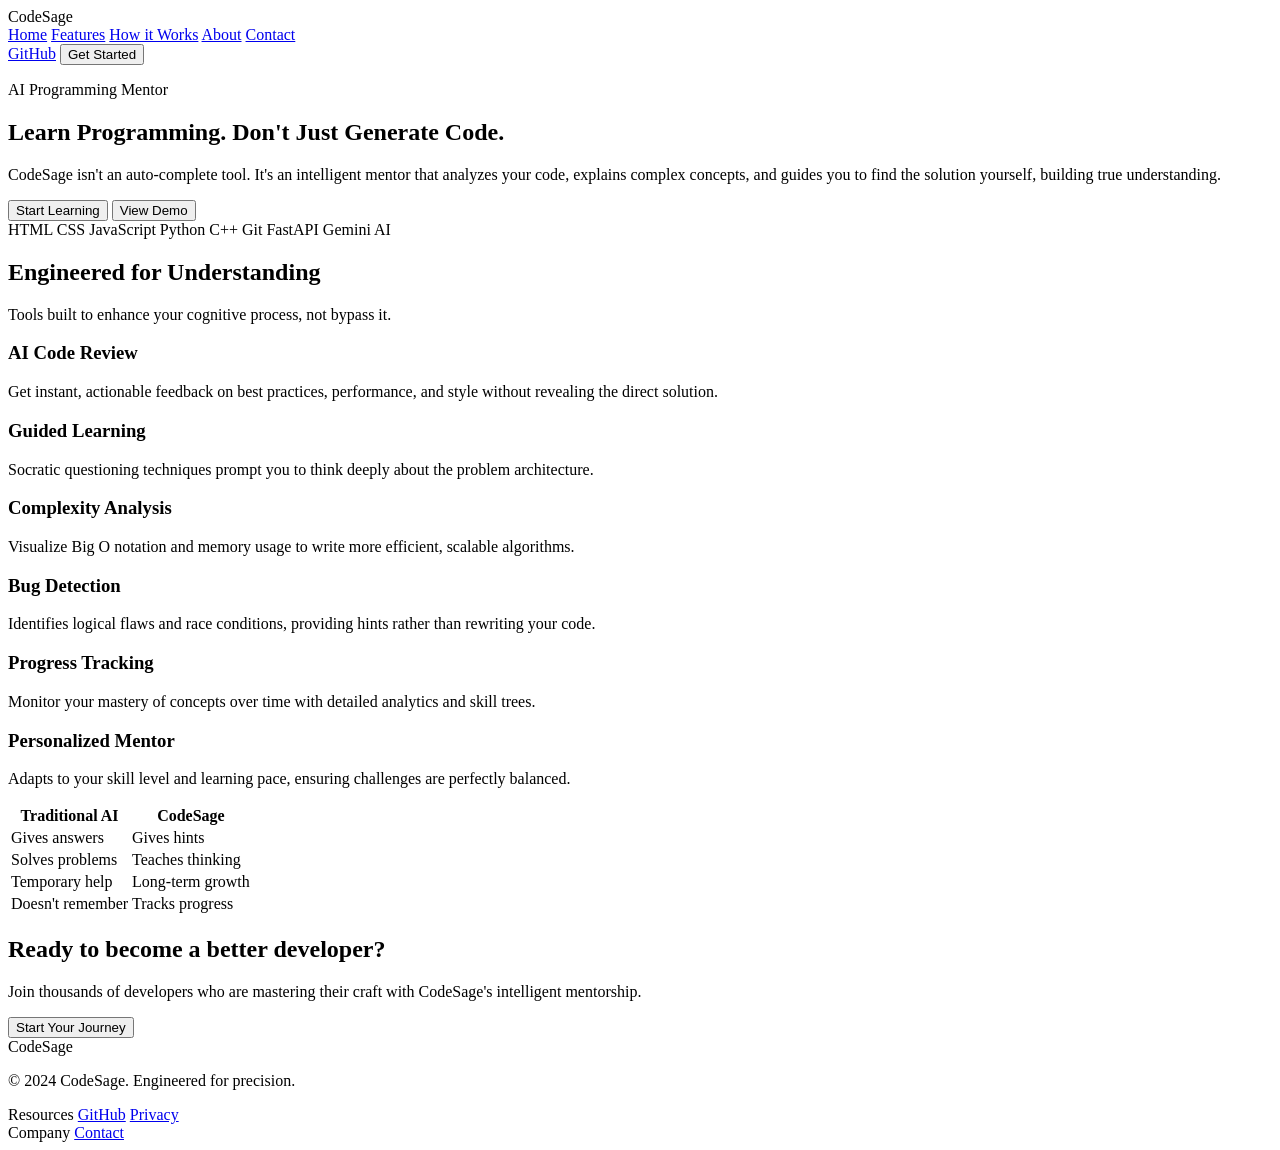
==== frontend/index.html @ fc00ed78 "Complete semantic HTML structure for landing page" ====
<!DOCTYPE html>
<html lang="en">
<head>
    <meta charset="UTF-8">
    <meta name="viewport" content="width=device-width, initial-scale=1.0">
    <title>CodeSage</title>
</head>
<body>

<!--    Header     -->
    <header>
        <div class="logo">
            CodeSage
        </div>
        <nav>
            <a href="#">Home</a>
            <a href="#features">Features</a>
            <a href="#how-it-works">How it Works</a>
            <a href="#about">About</a>
            <a href="#contact">Contact</a>
        </nav>
        <div class ="actions">
            <a href="#github">GitHub</a>
            <button>Get Started</button>
        </div>
        </header>

    <main>
        <!--    Hero Section     -->
        <section id="hero">
            <p class="badge">AI Programming Mentor</p>
            <h1>
                Learn Programming.
                <span>Don't Just Generate Code.</span>
            </h1>
            <p> CodeSage isn't an auto-complete tool.
                It's an intelligent mentor that analyzes your code,
                explains complex concepts, and 
                guides you to find the solution yourself, building true understanding.</p>
            <button>Start Learning</button>
            <button>View Demo</button>
        </section>

       <!-- Technology Bar -->
        <section id="technologies">
            <div>
                <span>HTML</span>
                <span>CSS</span>
                <span>JavaScript</span>
                <span>Python</span>
                <span>C++</span>
                <span>Git</span>
                <span>FastAPI</span>
                <span>Gemini AI</span>
            </div>
        </section>

        <!-- Features -->
        <section id="features">
            <h2>Engineered for Understanding</h2>
            <p>Tools built to enhance your cognitive process, not bypass it.</p>
            <article>
                <h3>AI Code Review</h3>
                <p>Get instant, actionable feedback on best practices, performance, and style without revealing the direct solution.</p>
            </article>
            <article>
                <h3>Guided Learning</h3>
                <p>Socratic questioning techniques prompt you to think deeply about the problem architecture.</p>
            </article>
            <article>
                <h3>Complexity Analysis</h3>
                <p>Visualize Big O notation and memory usage to write more efficient, scalable algorithms.</p>
            </article>
            <article>
                <h3>Bug Detection</h3>
                <p>Identifies logical flaws and race conditions, providing hints rather than rewriting your code.</p>
            </article>
            <article>
                <h3>Progress Tracking</h3>
                <p>Monitor your mastery of concepts over time with detailed analytics and skill trees.</p>
            </article>
            <article>
                <h3>Personalized Mentor</h3>
                <p>Adapts to your skill level and learning pace, ensuring challenges are perfectly balanced.</p>
            </article>
        </section>

        <!-- Comparison -->
        <section id="comparison">
            <table>
                <thead>
                    <tr>
                        <th>Traditional AI</th>
                        <th>CodeSage</th>
                    </tr>
                </thead>
                <tbody>
                    <tr>
                        <td>Gives answers</td>
                        <td>Gives hints</td>
                    </tr>
                    <tr>
                        <td>Solves problems</td>
                        <td>Teaches thinking</td>
                    </tr>
                    <tr>
                        <td>Temporary help</td>
                        <td>Long-term growth</td>
                    </tr>
                    <tr>
                        <td>Doesn't remember</td>
                        <td>Tracks progress</td>
                    </tr>
                </tbody>
            </table>
            
        </section>

        <!--CTA Section-->
        <section id="cta">
            <h2>Ready to become a better developer?</h2>
            <p>Join thousands of developers who are mastering their craft with CodeSage's intelligent mentorship.</p>
            <button>Start Your Journey</button>
        </section>
    </main>

    <!-- Footer -->
    <footer>
        <div>
            <span>CodeSage</span>
            <p>© 2024 CodeSage. Engineered for precision.</p>
        </div>
        <div>
            <span>Resources</span>
            <a href="#">GitHub</a>
            <a href="#">Privacy</a>
        </div>
        <div>
            <span>Company</span>
            <a href="#">Contact</a>
        </div>

    </footer>
</body>
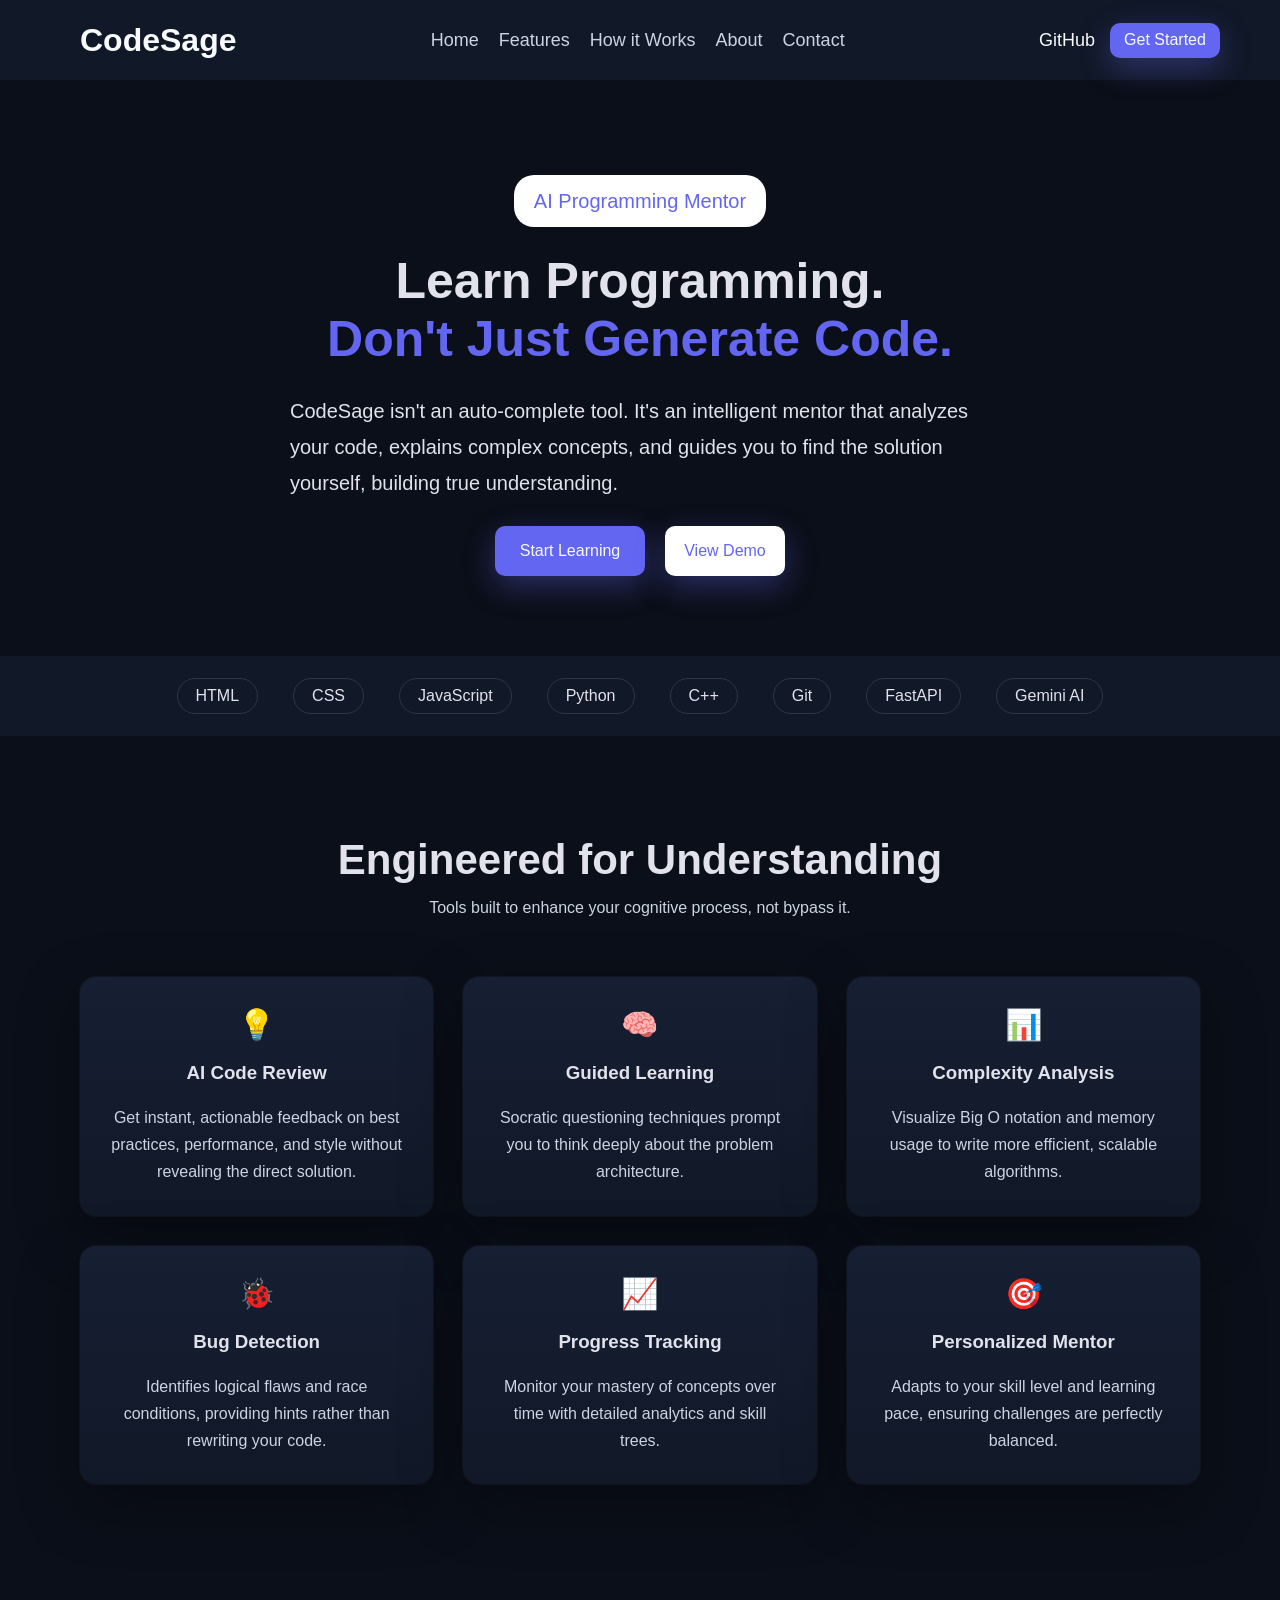
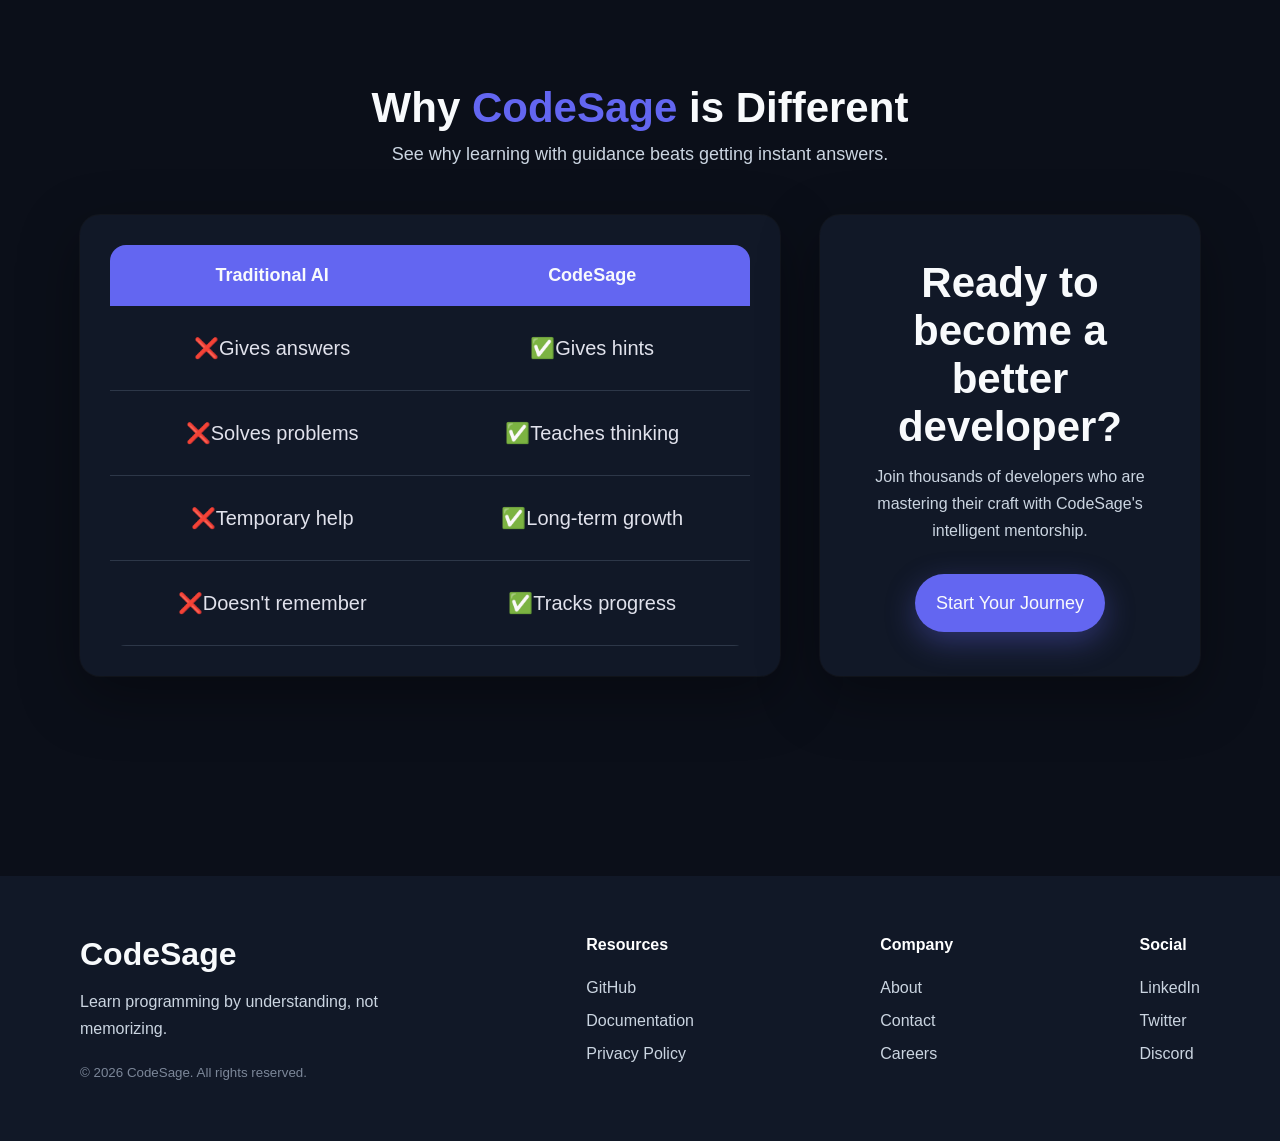
==== commit aa9329dc: "Initial landing page" ====
--- a/frontend/index.html
+++ b/frontend/index.html
@@ -4,6 +4,7 @@
     <meta charset="UTF-8">
     <meta name="viewport" content="width=device-width, initial-scale=1.0">
     <title>CodeSage</title>
+    <link rel="stylesheet" href="style.css">
 </head>
 <body>
 
@@ -30,15 +31,17 @@
         <section id="hero">
             <p class="badge">AI Programming Mentor</p>
             <h1>
-                Learn Programming.
+                Learn Programming.<br/>
                 <span>Don't Just Generate Code.</span>
             </h1>
             <p> CodeSage isn't an auto-complete tool.
                 It's an intelligent mentor that analyzes your code,
                 explains complex concepts, and 
                 guides you to find the solution yourself, building true understanding.</p>
-            <button>Start Learning</button>
-            <button>View Demo</button>
+            <div class="hero-buttons">
+                <button id="primary-btn">Start Learning</button>
+                <button id="secondary-btn">View Demo</button>
+            </div>
         </section>
 
        <!-- Technology Bar -->
@@ -59,86 +62,119 @@
         <section id="features">
             <h2>Engineered for Understanding</h2>
             <p>Tools built to enhance your cognitive process, not bypass it.</p>
+        <div class="feature-grid">
             <article>
+                <div style="font-size: 30px;">💡</div>
                 <h3>AI Code Review</h3>
                 <p>Get instant, actionable feedback on best practices, performance, and style without revealing the direct solution.</p>
             </article>
             <article>
+                <div style="font-size: 30px;">🧠</div>
                 <h3>Guided Learning</h3>
                 <p>Socratic questioning techniques prompt you to think deeply about the problem architecture.</p>
             </article>
             <article>
+                <div style="font-size: 30px;">📊</div>
                 <h3>Complexity Analysis</h3>
                 <p>Visualize Big O notation and memory usage to write more efficient, scalable algorithms.</p>
             </article>
             <article>
+                <div style="font-size: 30px;">🐞</div>
                 <h3>Bug Detection</h3>
                 <p>Identifies logical flaws and race conditions, providing hints rather than rewriting your code.</p>
             </article>
             <article>
+                <div style="font-size: 30px;">📈</div>
                 <h3>Progress Tracking</h3>
                 <p>Monitor your mastery of concepts over time with detailed analytics and skill trees.</p>
             </article>
             <article>
+                <div style="font-size: 30px;">🎯</div>
                 <h3>Personalized Mentor</h3>
                 <p>Adapts to your skill level and learning pace, ensuring challenges are perfectly balanced.</p>
             </article>
+        </div>
         </section>
 
-        <!-- Comparison -->
-        <section id="comparison">
+        <section id="compare-cta">
+
+        <h2>Why <span>CodeSage</span> is Different</h2>
+        <p>See why learning with guidance beats getting instant answers.</p>
+
+        <div class="compare-container">
+
+        <div id="comparison">
             <table>
                 <thead>
-                    <tr>
+                    <tr>    
                         <th>Traditional AI</th>
                         <th>CodeSage</th>
                     </tr>
                 </thead>
                 <tbody>
                     <tr>
-                        <td>Gives answers</td>
-                        <td>Gives hints</td>
+                        <td>❌Gives answers</td>
+                        <td>✅Gives hints</td>
                     </tr>
                     <tr>
-                        <td>Solves problems</td>
-                        <td>Teaches thinking</td>
+                        <td>❌Solves problems</td>
+                        <td>✅Teaches thinking</td>
                     </tr>
                     <tr>
-                        <td>Temporary help</td>
-                        <td>Long-term growth</td>
+                        <td>❌Temporary help</td>
+                        <td>✅Long-term growth</td>
                     </tr>
                     <tr>
-                        <td>Doesn't remember</td>
-                        <td>Tracks progress</td>
+                        <td>❌Doesn't remember</td>
+                        <td>✅Tracks progress</td>
                     </tr>
                 </tbody>
             </table>
-            
-        </section>
+            </div>
 
-        <!--CTA Section-->
-        <section id="cta">
+        <div id="cta">
             <h2>Ready to become a better developer?</h2>
-            <p>Join thousands of developers who are mastering their craft with CodeSage's intelligent mentorship.</p>
+            <p>
+                Join thousands of developers who are mastering their craft
+                with CodeSage's intelligent mentorship.
+            </p>
             <button>Start Your Journey</button>
-        </section>
+        </div>
+
+    </div>
+
+    </section>
+        
     </main>
+
 
     <!-- Footer -->
     <footer>
-        <div>
-            <span>CodeSage</span>
-            <p>© 2024 CodeSage. Engineered for precision.</p>
-        </div>
-        <div>
-            <span>Resources</span>
-            <a href="#">GitHub</a>
-            <a href="#">Privacy</a>
-        </div>
-        <div>
-            <span>Company</span>
-            <a href="#">Contact</a>
+        <div class="footer-brand">
+        <h3>CodeSage</h3>
+        <p>Learn programming by understanding, not memorizing.</p>
+        <small>© 2026 CodeSage. All rights reserved.</small>
         </div>
 
+        <div class="footer-links">
+        <h4>Resources</h4>
+        <a href="#">GitHub</a>
+        <a href="#">Documentation</a>
+        <a href="#">Privacy Policy</a>
+        </div>
+
+        <div class="footer-links">
+        <h4>Company</h4>
+        <a href="#">About</a>
+        <a href="#">Contact</a>
+        <a href="#">Careers</a>
+        </div>
+
+        <div class="footer-links">
+        <h4>Social</h4>
+        <a href="#">LinkedIn</a>
+        <a href="#">Twitter</a>
+        <a href="#">Discord</a>
+        </div>
     </footer>
 </body>
--- a/frontend/style.css
+++ b/frontend/style.css
@@ -0,0 +1,422 @@
+html{
+    scroll-behavior:smooth;
+}
+
+*{
+    margin:0;
+    padding:0;
+    box-sizing:border-box;
+}
+
+:root{
+    --primary:#6366F1;
+    --primary-hover:#4F46E5;
+    --bg:#0B0F19;
+    --surface:#111827;
+    --text:#F8FAFC;
+    --secondary:#CBD5E1;
+}
+
+img{
+    max-width:100%;
+}
+header {
+    position: sticky;
+    top: 0;
+    background-color: #111827;
+    display: flex;
+    justify-content: space-between;
+    align-items: center;
+    left:0;
+    right:0;
+    z-index:1000;
+    height: 80px;
+    padding: 0 60px;
+}
+
+.logo {
+    font-size: 2rem;
+    font-weight: 700;
+    color: #F8FAFC;
+    margin-left: 20px;
+}
+
+nav {
+    display: flex;
+    gap: 20px;
+}
+
+nav a {
+    font-size: 18px;
+    color: #CBD5E1;
+    text-decoration: none;
+    transition: color 0.3s;
+    position: relative;
+}
+
+nav a:hover {
+    color: #6366F1;
+}
+
+nav a::after{
+    content:"";
+    position:absolute;
+    left:0;
+    bottom:-5px;
+    width:0;
+    height:2px;
+    background:var(--primary);
+    transition:.3s;
+}
+
+nav a:hover::after{
+    width:100%;
+}
+
+.actions{
+    display: flex;
+    gap: 15px;
+    align-items: center;
+}
+.actions a{
+    font-size: 18px;
+    color: #F8FAFC;
+    text-decoration: none;
+    transition: color 0.3s;
+}
+
+.actions a:hover {
+    color: #6366F1;
+}
+
+button{
+    cursor:pointer;
+    transition:.3s;
+    border:none;
+    border-radius:10px;
+    box-shadow:0 10px 30px rgba(99,102,241,.35);
+}
+button:hover{
+    transform:translateY(-2px);
+}
+
+.actions button{
+    font-size: 16px;
+    height: 35px;
+    width: 110px;
+    background-color: #6366F1;
+    color:#F8FAFC ;
+    border-radius: 10px;
+}
+.actions button:hover{
+    background-color: #4F46E5;
+}
+
+body {
+    background-color: #0B0F19;
+    color: #e1e2ec;
+    font-family:Inter, sans-serif;
+    overflow-x:hidden;
+}
+
+#hero{
+    display: flex;
+    padding:70px 20px 80px;
+    justify-content: space-between;
+    flex-direction: column;
+    align-items: center;
+}
+
+.badge{
+    color:#6366F1;
+    background-color: white;
+    padding:8px 20px;
+    border-radius:999px;
+    display:inline-block;
+    text-align: center;
+    border-radius: 20px;
+}
+#hero p{
+    max-width: 700px;
+    margin: 25px auto;
+    line-height: 1.8;
+    font-size:20px;
+}
+#hero h1 {
+    font-size: 50px;
+    text-align: center;
+}
+#hero h1 span{
+    color:#6366F1;
+}
+.hero-buttons{
+    display:flex;
+    justify-content:center;
+    gap:20px;
+}
+.hero-buttons #primary-btn{
+    font-size: 16px;
+    height: 50px;
+    width: 150px;
+    background-color: #6366F1;
+    color:#F8FAFC ;
+    border-radius: 10px;
+}
+.hero-buttons #primary-btn:hover{
+    background-color: #4F46E5;
+}
+.hero-buttons #secondary-btn{
+    font-size: 16px;
+    height: 50px;
+    width: 120px;
+    background-color: white;
+    color:#6366F1 ;
+    border-radius: 10px;
+}
+
+#technologies div{
+    height: 80px;
+    background-color:#111827 ;
+    display:flex;
+    justify-content:center;
+    gap:35px;
+    flex-wrap:wrap;
+    align-items: center;
+    padding-left:100px ;
+    padding-right:100px;
+
+}
+
+#technologies span{
+    padding:8px 18px;
+    border:1px solid #2D3748;
+    border-radius:999px;
+    transition:.3s;
+}
+
+#technologies span:hover{
+    border-color:#6366F1;
+    color:#6366F1;
+}
+
+#features{
+    padding:100px 80px;
+    text-align:center;
+}
+
+#features h2{
+    font-size:42px;
+    margin-bottom:15px;
+}
+
+#features p{
+    color:var(--secondary);
+}
+.feature-grid{
+    display:grid;
+    grid-template-columns:repeat(3,1fr);
+    gap:30px;
+    margin-top:60px;
+    
+}
+.feature-grid article{
+    background:linear-gradient(180deg,#161F33,#111827);
+    padding:30px;
+    border-radius:16px;
+    box-shadow:0 0 0 1px rgba(255,255,255,.03),0 20px 60px rgba(0,0,0,.35);
+}
+.feature-grid article h3{
+    margin:20px 0;
+}
+.feature-grid article p{
+    line-height:1.7;
+}
+.feature-grid article{
+    transition:.3s;
+}
+.feature-grid article:hover{
+    transform:translateY(-8px);
+}
+.feature-grid article:hover{
+    border:1px solid var(--primary);
+}
+/* ===========================
+   Compare + CTA Section
+=========================== */
+
+#compare-cta{
+    padding:100px 80px;
+    text-align:center;
+}
+
+#compare-cta h2{
+    
+    font-size:42px;
+    margin-bottom:12px;
+    color:var(--text);
+}
+
+#compare-cta h2 span{
+    color:var(--primary);
+}
+
+#compare-cta > p{
+    color:var(--secondary);
+    margin-bottom:50px;
+    font-size:18px;
+}
+
+/* Layout */
+
+.compare-container{
+    display:flex;
+    gap:40px;
+    align-items:stretch;
+}
+
+/* ===========================
+   Comparison Card
+=========================== */
+
+#comparison{
+    flex:2;
+    background:var(--surface);
+    border-radius:20px;
+    padding:30px;
+    box-shadow:0 0 0 1px rgba(255,255,255,.03),0 20px 60px rgba(0,0,0,.35);
+}
+
+#comparison table{
+    width:100%;
+    border-collapse:collapse;
+    overflow:hidden;
+    border-radius:16px;
+}
+
+#comparison thead th{
+    background:var(--primary);
+    color:var(--text);
+    padding:20px;
+    font-size:18px;
+}
+
+#comparison td{
+    padding:30px 40px;
+    font-size:20px;
+    text-align:center;
+    border-bottom:1px solid #2D3748;
+}
+
+#comparison tbody tr{
+    transition:.3s;
+}
+
+#comparison tbody tr:hover{
+    background:#161F33;
+}
+
+/* ===========================
+   CTA Card
+=========================== */
+
+#cta{
+    flex:1;
+    background:var(--surface);
+    border-radius:20px;
+    padding:40px 30px;
+
+    display:flex;
+    flex-direction:column;
+    justify-content:center;
+    align-items:center;
+
+    box-shadow:0 0 0 1px rgba(255,255,255,.03),0 20px 60px rgba(0,0,0,.35);
+}
+
+#cta h3{
+    font-size:32px;
+    color:var(--text);
+    margin-bottom:20px;
+    line-height:1.3;
+}
+
+#cta p{
+    color:var(--secondary);
+    line-height:1.7;
+    margin-bottom:30px;
+}
+
+#cta button{
+    background:var(--primary);
+    color:var(--text);
+
+    width:190px;
+    height:58px;
+
+    border:none;
+    border-radius:999px;
+
+    font-size:18px;
+    cursor:pointer;
+    transition:.3s;
+}
+
+#cta button:hover{
+    background:var(--primary-hover);
+    transform:translateY(-3px);
+}
+
+footer{
+    margin-top:100px;
+    padding:60px 80px;
+    background:#111827;
+
+    display:flex;
+    justify-content:space-between;
+    align-items:flex-start;
+    flex-wrap:wrap;
+
+    gap:60px;
+}
+
+.footer-brand{
+    max-width:320px;
+}
+
+.footer-brand h3{
+    font-size:32px;
+    color:var(--text);
+    margin-bottom:15px;
+}
+
+.footer-brand p{
+    color:var(--secondary);
+    line-height:1.7;
+    margin-bottom:20px;
+}
+
+.footer-brand small{
+    color:#7C8799;
+}
+
+.footer-links{
+    display:flex;
+    flex-direction:column;
+    gap:15px;
+}
+
+.footer-links h4{
+    color:white;
+    margin-bottom:10px;
+}
+
+.footer-links a{
+    text-decoration:none;
+    color:var(--secondary);
+    transition:.3s;
+}
+
+.footer-links a:hover{
+    color:var(--primary);
+    transform:translateX(5px);
+}
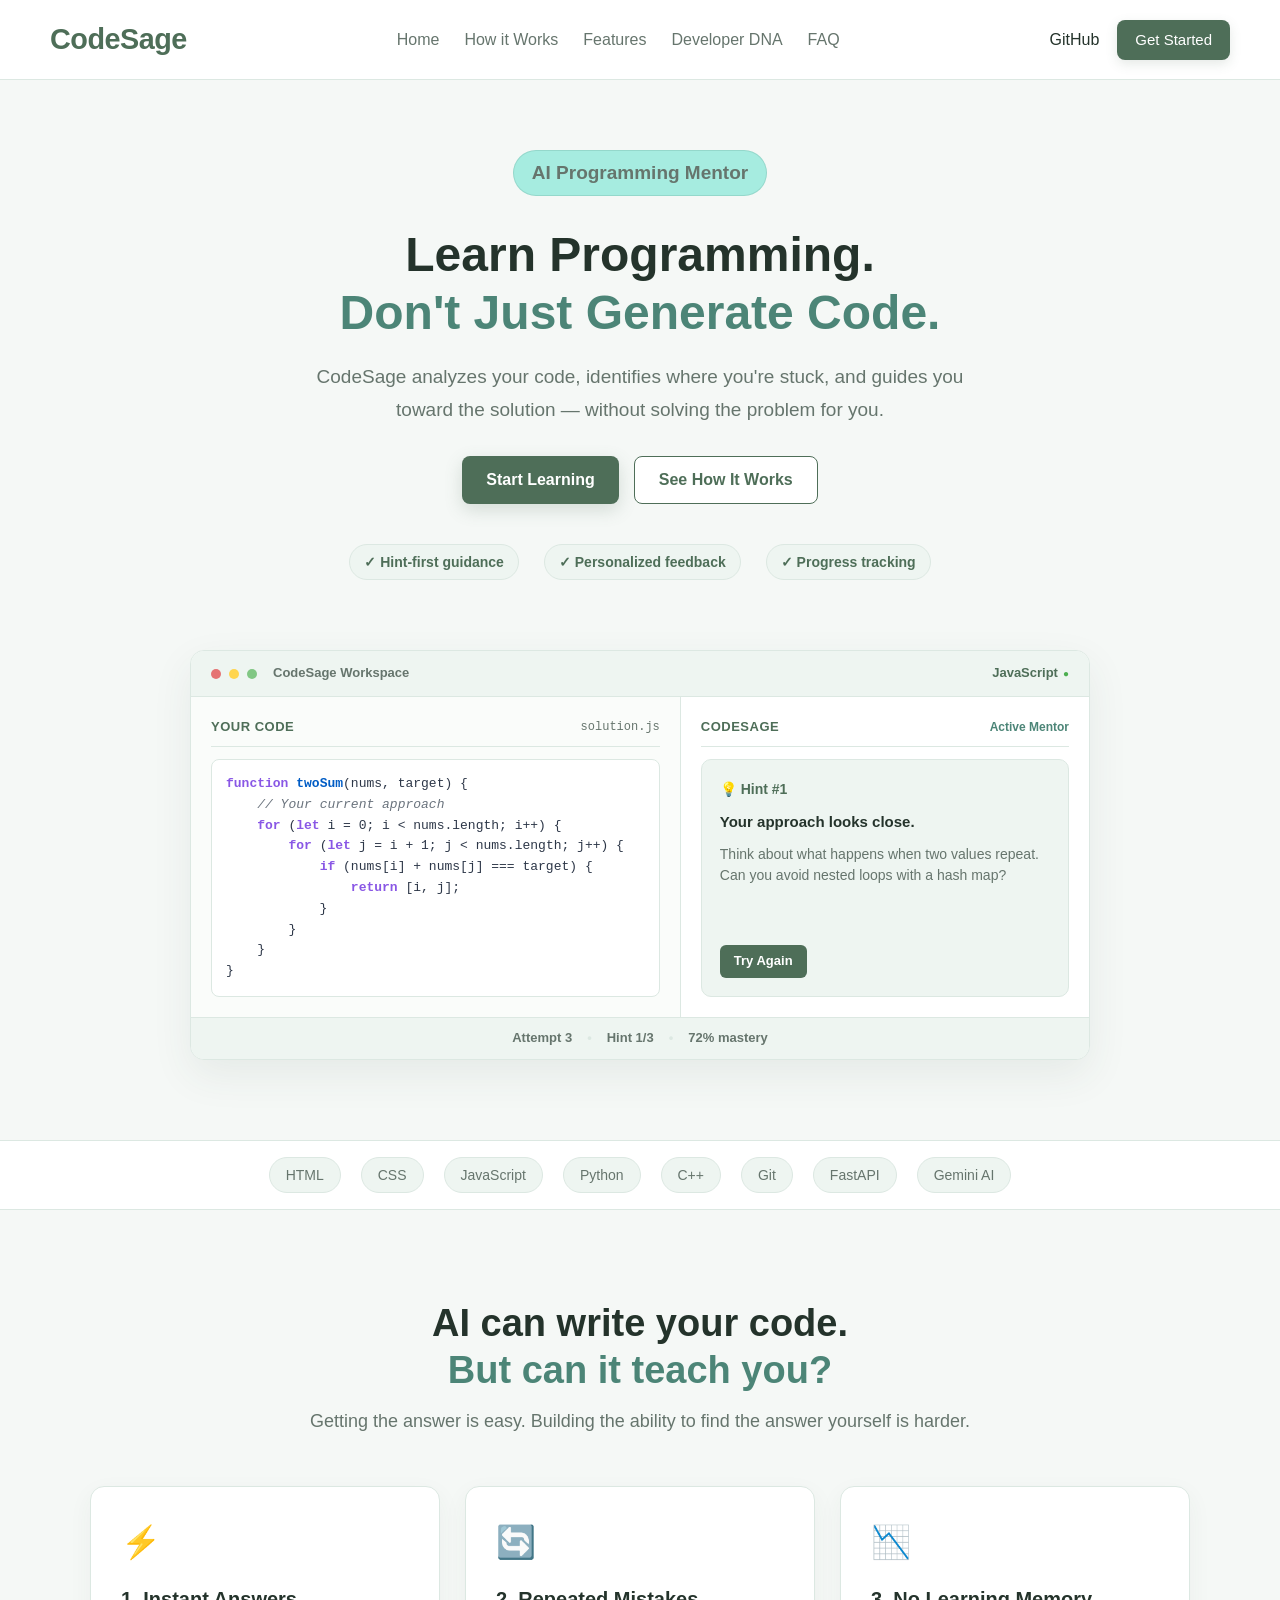
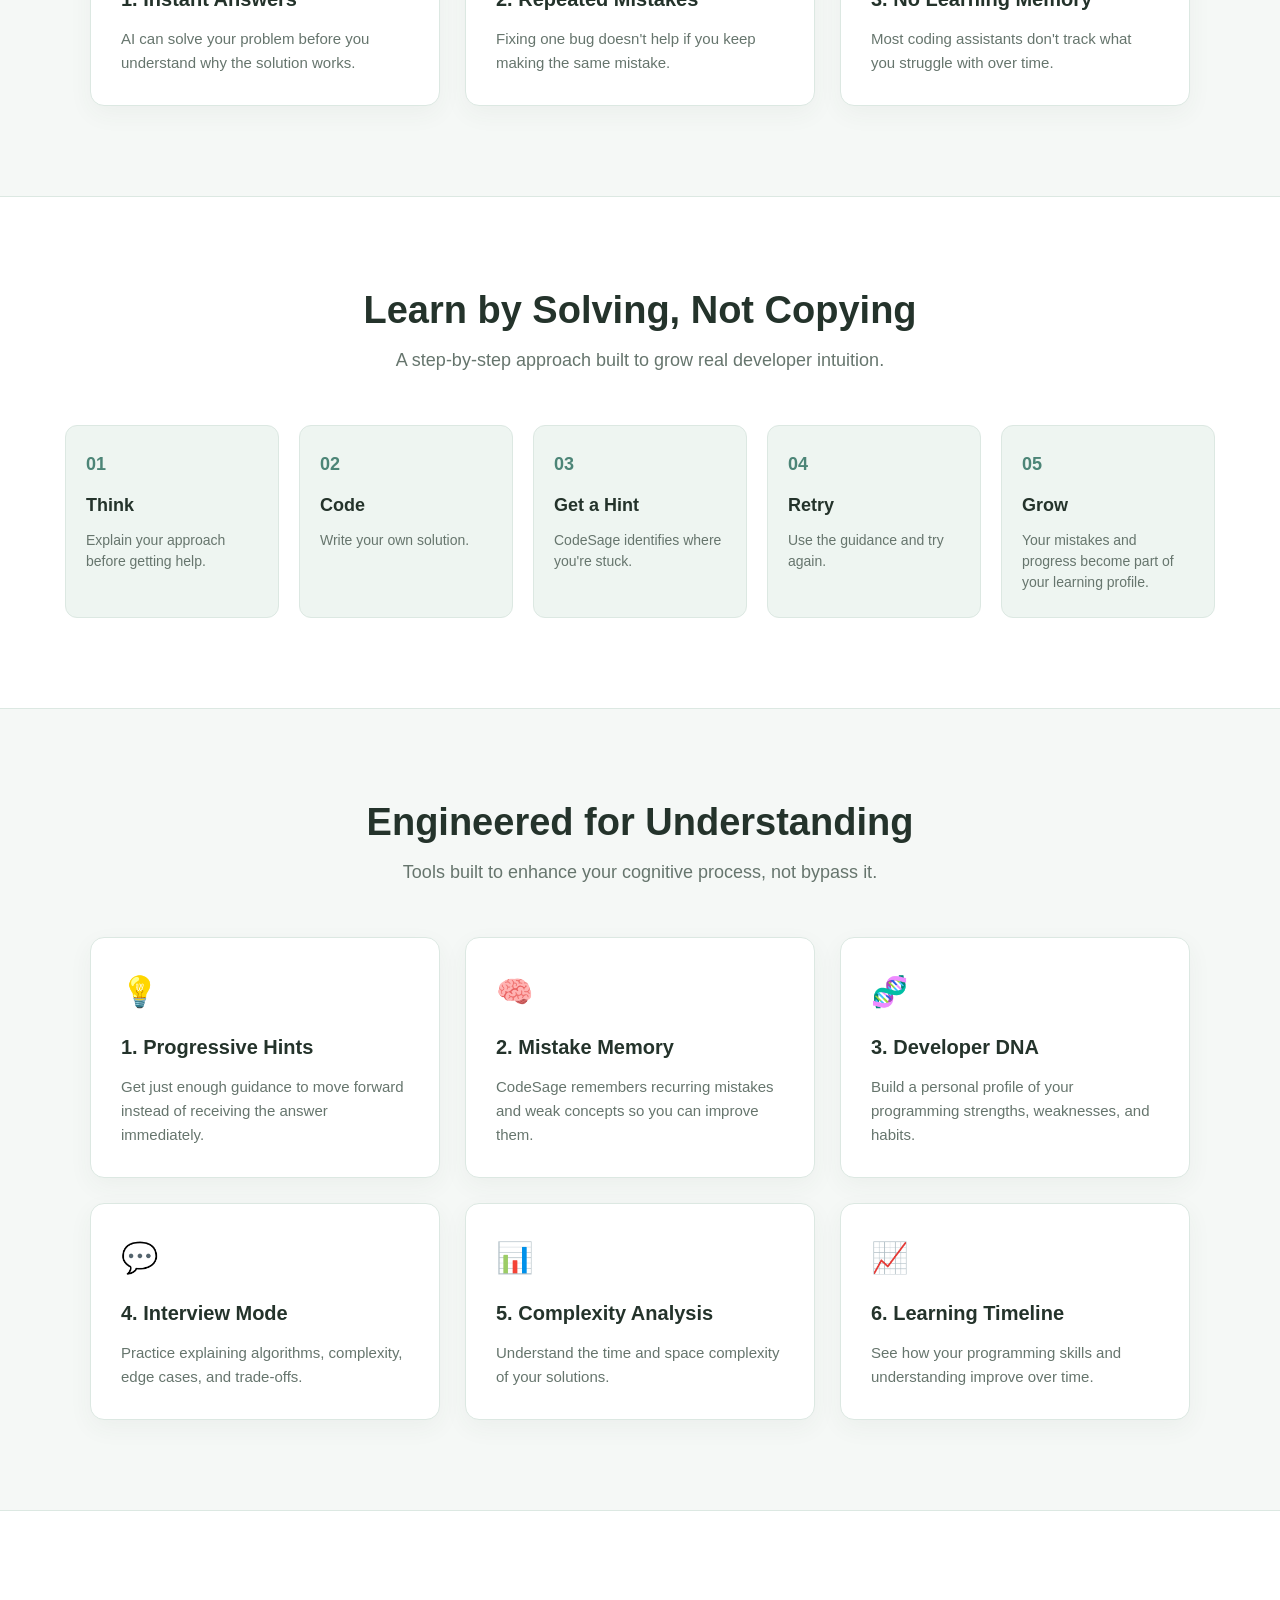
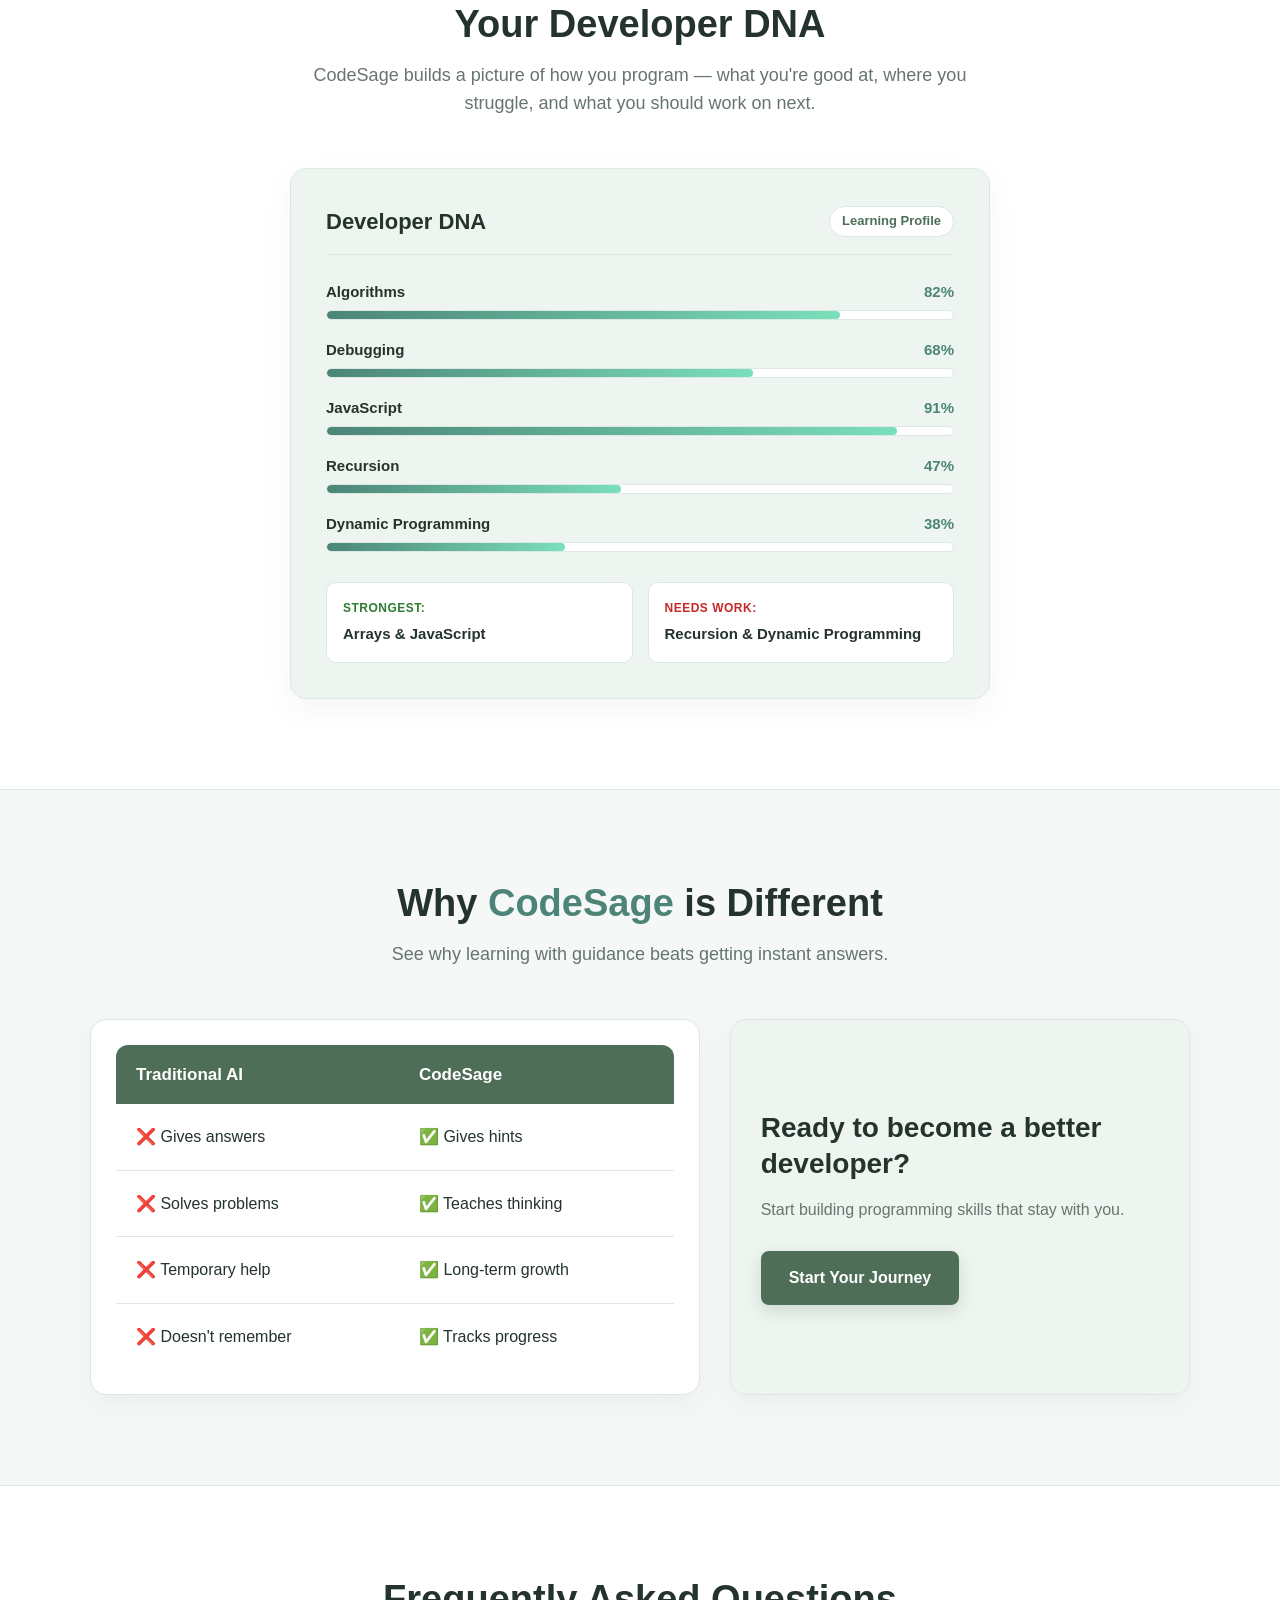
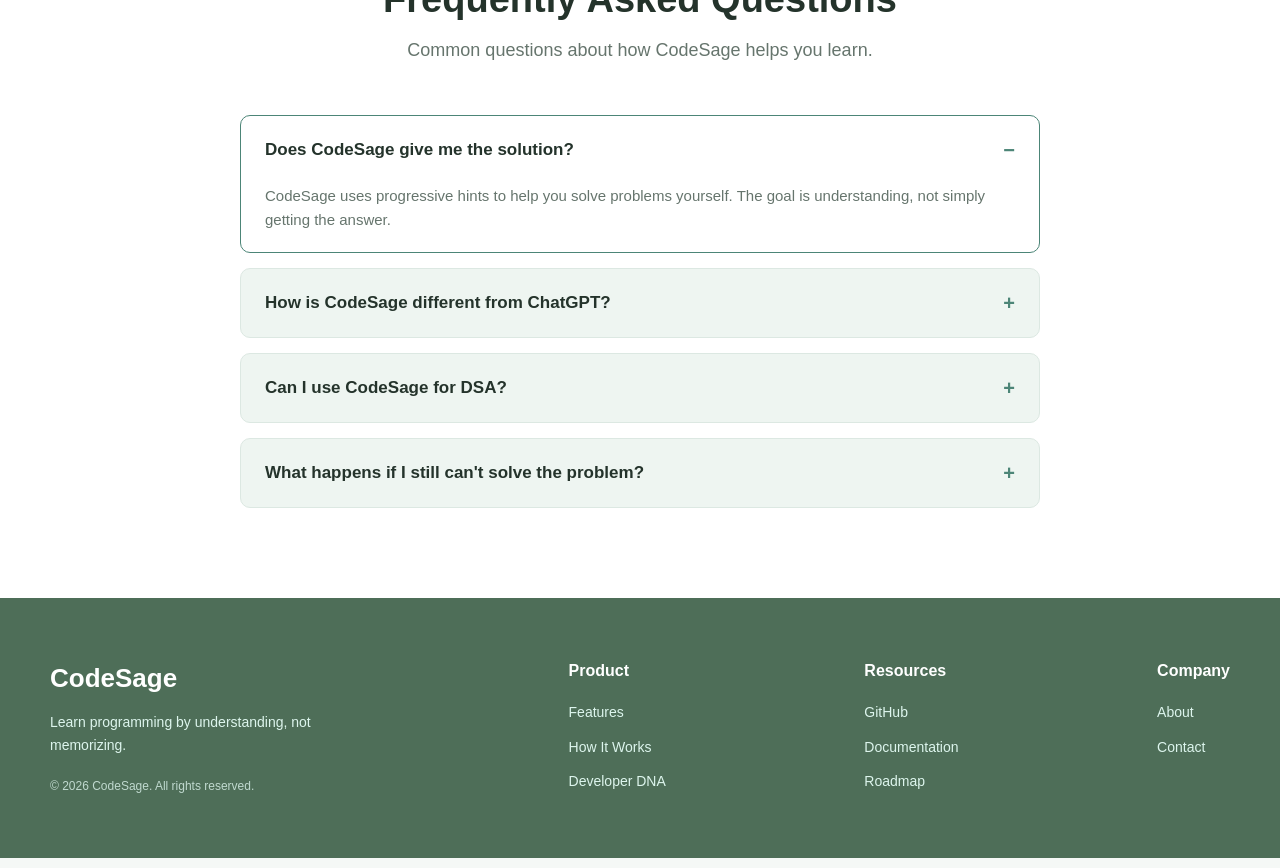
==== commit 870d7e65: "Restyled the landing page and changed the Theme" ====
--- a/frontend/index.html
+++ b/frontend/index.html
@@ -3,48 +3,122 @@
 <head>
     <meta charset="UTF-8">
     <meta name="viewport" content="width=device-width, initial-scale=1.0">
-    <title>CodeSage</title>
+    <title>CodeSage — AI Programming Mentor</title>
     <link rel="stylesheet" href="style.css">
 </head>
 <body>
 
 <!--    Header     -->
+
     <header>
         <div class="logo">
             CodeSage
         </div>
         <nav>
-            <a href="#">Home</a>
+            <a href="#hero">Home</a>
+            <a href="#how-it-works">How it Works</a>
             <a href="#features">Features</a>
-            <a href="#how-it-works">How it Works</a>
-            <a href="#about">About</a>
-            <a href="#contact">Contact</a>
+            <a href="#developer-dna">Developer DNA</a>
+            <a href="#faq">FAQ</a>
         </nav>
-        <div class ="actions">
-            <a href="#github">GitHub</a>
-            <button>Get Started</button>
-        </div>
-        </header>
+        <div class="actions">
+            <a href="https://github.com/shreyanshhbharti" target="_blank" rel="noopener noreferrer">GitHub</a>
+            <a href="#cta" class="header-btn">Get Started</a>
+        </div>
+    </header>
 
     <main>
+
+        
         <!--    Hero Section     -->
+
+
         <section id="hero">
             <p class="badge">AI Programming Mentor</p>
             <h1>
                 Learn Programming.<br/>
                 <span>Don't Just Generate Code.</span>
             </h1>
-            <p> CodeSage isn't an auto-complete tool.
-                It's an intelligent mentor that analyzes your code,
-                explains complex concepts, and 
-                guides you to find the solution yourself, building true understanding.</p>
+            <p>CodeSage analyzes your code, identifies where you're stuck, and guides you toward the solution — without solving the problem for you.</p>
+            
             <div class="hero-buttons">
-                <button id="primary-btn">Start Learning</button>
-                <button id="secondary-btn">View Demo</button>
+                <a href="#cta" id="primary-btn">Start Learning</a>
+                <a href="#how-it-works" id="secondary-btn">See How It Works</a>
+            </div>
+
+            <!-- Small feature highlights row -->
+            <div class="hero-highlights">
+                <span>✓ Hint-first guidance</span>
+                <span>✓ Personalized feedback</span>
+                <span>✓ Progress tracking</span>
+            </div>
+        </section>
+
+        <!-- ========================================== -->
+        <!-- Product Preview (UI Mockup)                -->
+        <!-- ========================================== -->
+        <section id="preview">
+            <div class="preview-window">
+                <!-- Preview Top Bar -->
+                <div class="preview-header">
+                    <div class="preview-title">
+                        <span class="preview-dot dot-red"></span>
+                        <span class="preview-dot dot-yellow"></span>
+                        <span class="preview-dot dot-green"></span>
+                        <span class="preview-app-name">CodeSage Workspace</span>
+                    </div>
+                    <div class="preview-tag">JavaScript <span class="status-indicator">●</span></div>
+                </div>
+
+                <!-- Preview Two-Column Workspace -->
+                <div class="preview-body">
+                    <!-- Left Panel: User's Code -->
+                    <div class="preview-code-panel">
+                        <div class="panel-header">
+                            <span class="panel-label">Your Code</span>
+                            <span class="file-name">solution.js</span>
+                        </div>
+                        <pre class="code-block"><code><span class="code-keyword">function</span> <span class="code-function">twoSum</span>(nums, target) {
+    <span class="code-comment">// Your current approach</span>
+    <span class="code-keyword">for</span> (<span class="code-keyword">let</span> i = 0; i &lt; nums.length; i++) {
+        <span class="code-keyword">for</span> (<span class="code-keyword">let</span> j = i + 1; j &lt; nums.length; j++) {
+            <span class="code-keyword">if</span> (nums[i] + nums[j] === target) {
+                <span class="code-keyword">return</span> [i, j];
+            }
+        }
+    }
+}</code></pre>
+                    </div>
+
+                    <!-- Right Panel: Mentor Guidance -->
+                    <div class="preview-mentor-panel">
+                        <div class="panel-header">
+                            <span class="panel-label">CodeSage</span>
+                            <span class="mentor-status">Active Mentor</span>
+                        </div>
+                        <div class="hint-card">
+                            <div class="hint-badge">💡 Hint #1</div>
+                            <p class="hint-text">Your approach looks close.</p>
+                            <p class="hint-detail">Think about what happens when two values repeat. Can you avoid nested loops with a hash map?</p>
+                            <span class="hint-action-tag">Try Again</span>
+                        </div>
+                    </div>
+                </div>
+
+                <!-- Preview Bottom Status Bar -->
+                <div class="preview-footer">
+                    <span>Attempt 3</span>
+                    <span class="divider">•</span>
+                    <span>Hint 1/3</span>
+                    <span class="divider">•</span>
+                    <span>72% mastery</span>
+                </div>
             </div>
         </section>
 
        <!-- Technology Bar -->
+
+        
         <section id="technologies">
             <div>
                 <span>HTML</span>
@@ -58,123 +132,330 @@
             </div>
         </section>
 
-        <!-- Features -->
+        <!-- ========================================== -->
+        <!-- Problem Section                            -->
+        <!-- ========================================== -->
+        <section id="problem">
+            <div class="section-heading">
+                <h2>AI can write your code.<br/><span>But can it teach you?</span></h2>
+                <p>Getting the answer is easy. Building the ability to find the answer yourself is harder.</p>
+            </div>
+
+            <div class="problem-grid">
+                <article class="problem-card">
+                    <div class="problem-icon">⚡</div>
+                    <h3>1. Instant Answers</h3>
+                    <p>AI can solve your problem before you understand why the solution works.</p>
+                </article>
+
+                <article class="problem-card">
+                    <div class="problem-icon">🔄</div>
+                    <h3>2. Repeated Mistakes</h3>
+                    <p>Fixing one bug doesn't help if you keep making the same mistake.</p>
+                </article>
+
+                <article class="problem-card">
+                    <div class="problem-icon">📉</div>
+                    <h3>3. No Learning Memory</h3>
+                    <p>Most coding assistants don't track what you struggle with over time.</p>
+                </article>
+            </div>
+        </section>
+
+        <!-- ========================================== -->
+        <!-- How It Works Section                       -->
+        <!-- ========================================== -->
+        <section id="how-it-works">
+            <div class="section-heading">
+                <h2>Learn by Solving, Not Copying</h2>
+                <p>A step-by-step approach built to grow real developer intuition.</p>
+            </div>
+
+            <div class="steps-container">
+                <div class="step-card">
+                    <div class="step-number">01</div>
+                    <h3>Think</h3>
+                    <p>Explain your approach before getting help.</p>
+                </div>
+
+                <div class="step-card">
+                    <div class="step-number">02</div>
+                    <h3>Code</h3>
+                    <p>Write your own solution.</p>
+                </div>
+
+                <div class="step-card">
+                    <div class="step-number">03</div>
+                    <h3>Get a Hint</h3>
+                    <p>CodeSage identifies where you're stuck.</p>
+                </div>
+
+                <div class="step-card">
+                    <div class="step-number">04</div>
+                    <h3>Retry</h3>
+                    <p>Use the guidance and try again.</p>
+                </div>
+
+                <div class="step-card">
+                    <div class="step-number">05</div>
+                    <h3>Grow</h3>
+                    <p>Your mistakes and progress become part of your learning profile.</p>
+                </div>
+            </div>
+        </section>
+
+        <!-- ========================================== -->
+        <!-- Features Section                           -->
+        <!-- ========================================== -->
         <section id="features">
-            <h2>Engineered for Understanding</h2>
-            <p>Tools built to enhance your cognitive process, not bypass it.</p>
-        <div class="feature-grid">
-            <article>
-                <div style="font-size: 30px;">💡</div>
-                <h3>AI Code Review</h3>
-                <p>Get instant, actionable feedback on best practices, performance, and style without revealing the direct solution.</p>
-            </article>
-            <article>
-                <div style="font-size: 30px;">🧠</div>
-                <h3>Guided Learning</h3>
-                <p>Socratic questioning techniques prompt you to think deeply about the problem architecture.</p>
-            </article>
-            <article>
-                <div style="font-size: 30px;">📊</div>
-                <h3>Complexity Analysis</h3>
-                <p>Visualize Big O notation and memory usage to write more efficient, scalable algorithms.</p>
-            </article>
-            <article>
-                <div style="font-size: 30px;">🐞</div>
-                <h3>Bug Detection</h3>
-                <p>Identifies logical flaws and race conditions, providing hints rather than rewriting your code.</p>
-            </article>
-            <article>
-                <div style="font-size: 30px;">📈</div>
-                <h3>Progress Tracking</h3>
-                <p>Monitor your mastery of concepts over time with detailed analytics and skill trees.</p>
-            </article>
-            <article>
-                <div style="font-size: 30px;">🎯</div>
-                <h3>Personalized Mentor</h3>
-                <p>Adapts to your skill level and learning pace, ensuring challenges are perfectly balanced.</p>
-            </article>
-        </div>
-        </section>
-
+            <div class="section-heading">
+                <h2>Engineered for Understanding</h2>
+                <p>Tools built to enhance your cognitive process, not bypass it.</p>
+            </div>
+
+            <div class="feature-grid">
+                <article>
+                    <div class="feature-icon">💡</div>
+                    <h3>1. Progressive Hints</h3>
+                    <p>Get just enough guidance to move forward instead of receiving the answer immediately.</p>
+                </article>
+
+                <article>
+                    <div class="feature-icon">🧠</div>
+                    <h3>2. Mistake Memory</h3>
+                    <p>CodeSage remembers recurring mistakes and weak concepts so you can improve them.</p>
+                </article>
+
+                <article>
+                    <div class="feature-icon">🧬</div>
+                    <h3>3. Developer DNA</h3>
+                    <p>Build a personal profile of your programming strengths, weaknesses, and habits.</p>
+                </article>
+
+                <article>
+                    <div class="feature-icon">💬</div>
+                    <h3>4. Interview Mode</h3>
+                    <p>Practice explaining algorithms, complexity, edge cases, and trade-offs.</p>
+                </article>
+
+                <article>
+                    <div class="feature-icon">📊</div>
+                    <h3>5. Complexity Analysis</h3>
+                    <p>Understand the time and space complexity of your solutions.</p>
+                </article>
+
+                <article>
+                    <div class="feature-icon">📈</div>
+                    <h3>6. Learning Timeline</h3>
+                    <p>See how your programming skills and understanding improve over time.</p>
+                </article>
+            </div>
+        </section>
+
+        <!-- ========================================== -->
+        <!-- Developer DNA Section (UI Mockup)          -->
+        <!-- ========================================== -->
+        <section id="developer-dna">
+            <div class="section-heading">
+                <h2>Your Developer DNA</h2>
+                <p>CodeSage builds a picture of how you program — what you're good at, where you struggle, and what you should work on next.</p>
+            </div>
+
+            <div class="dna-container">
+                <div class="dna-card">
+                    <div class="dna-header">
+                        <h3>Developer DNA</h3>
+                        <span class="dna-badge">Learning Profile</span>
+                    </div>
+
+                    <!-- Skill Progress Bars -->
+                    <div class="dna-skills">
+                        <div class="skill-item">
+                            <div class="skill-info">
+                                <span>Algorithms</span>
+                                <span class="skill-pct">82%</span>
+                            </div>
+                            <div class="progress-bar">
+                                <div class="progress-fill" style="width: 82%;"></div>
+                            </div>
+                        </div>
+
+                        <div class="skill-item">
+                            <div class="skill-info">
+                                <span>Debugging</span>
+                                <span class="skill-pct">68%</span>
+                            </div>
+                            <div class="progress-bar">
+                                <div class="progress-fill" style="width: 68%;"></div>
+                            </div>
+                        </div>
+
+                        <div class="skill-item">
+                            <div class="skill-info">
+                                <span>JavaScript</span>
+                                <span class="skill-pct">91%</span>
+                            </div>
+                            <div class="progress-bar">
+                                <div class="progress-fill" style="width: 91%;"></div>
+                            </div>
+                        </div>
+
+                        <div class="skill-item">
+                            <div class="skill-info">
+                                <span>Recursion</span>
+                                <span class="skill-pct">47%</span>
+                            </div>
+                            <div class="progress-bar">
+                                <div class="progress-fill" style="width: 47%;"></div>
+                            </div>
+                        </div>
+
+                        <div class="skill-item">
+                            <div class="skill-info">
+                                <span>Dynamic Programming</span>
+                                <span class="skill-pct">38%</span>
+                            </div>
+                            <div class="progress-bar">
+                                <div class="progress-fill" style="width: 38%;"></div>
+                            </div>
+                        </div>
+                    </div>
+
+                    <!-- DNA Summary Insights -->
+                    <div class="dna-insights">
+                        <div class="insight-box insight-strong">
+                            <span class="insight-label">Strongest:</span>
+                            <p>Arrays &amp; JavaScript</p>
+                        </div>
+                        <div class="insight-box insight-weak">
+                            <span class="insight-label">Needs Work:</span>
+                            <p>Recursion &amp; Dynamic Programming</p>
+                        </div>
+                    </div>
+                </div>
+            </div>
+        </section>
+
+        <!-- ========================================== -->
+        <!-- Comparison & CTA Section                   -->
+        <!-- ========================================== -->
         <section id="compare-cta">
-
-        <h2>Why <span>CodeSage</span> is Different</h2>
-        <p>See why learning with guidance beats getting instant answers.</p>
-
-        <div class="compare-container">
-
-        <div id="comparison">
-            <table>
-                <thead>
-                    <tr>    
-                        <th>Traditional AI</th>
-                        <th>CodeSage</th>
-                    </tr>
-                </thead>
-                <tbody>
-                    <tr>
-                        <td>❌Gives answers</td>
-                        <td>✅Gives hints</td>
-                    </tr>
-                    <tr>
-                        <td>❌Solves problems</td>
-                        <td>✅Teaches thinking</td>
-                    </tr>
-                    <tr>
-                        <td>❌Temporary help</td>
-                        <td>✅Long-term growth</td>
-                    </tr>
-                    <tr>
-                        <td>❌Doesn't remember</td>
-                        <td>✅Tracks progress</td>
-                    </tr>
-                </tbody>
-            </table>
-            </div>
-
-        <div id="cta">
-            <h2>Ready to become a better developer?</h2>
-            <p>
-                Join thousands of developers who are mastering their craft
-                with CodeSage's intelligent mentorship.
-            </p>
-            <button>Start Your Journey</button>
-        </div>
-
-    </div>
-
-    </section>
-        
+            <div class="section-heading">
+                <h2>Why <span>CodeSage</span> is Different</h2>
+                <p>See why learning with guidance beats getting instant answers.</p>
+            </div>
+
+            <div class="compare-container">
+                <!-- Comparison Table -->
+                <div id="comparison">
+                    <table>
+                        <thead>
+                            <tr>    
+                                <th>Traditional AI</th>
+                                <th>CodeSage</th>
+                            </tr>
+                        </thead>
+                        <tbody>
+                            <tr>
+                                <td>❌ Gives answers</td>
+                                <td>✅ Gives hints</td>
+                            </tr>
+                            <tr>
+                                <td>❌ Solves problems</td>
+                                <td>✅ Teaches thinking</td>
+                            </tr>
+                            <tr>
+                                <td>❌ Temporary help</td>
+                                <td>✅ Long-term growth</td>
+                            </tr>
+                            <tr>
+                                <td>❌ Doesn't remember</td>
+                                <td>✅ Tracks progress</td>
+                            </tr>
+                        </tbody>
+                    </table>
+                </div>
+
+                <!-- Call to Action Card -->
+                <div id="cta">
+                    <h2>Ready to become a better developer?</h2>
+                    <p>Start building programming skills that stay with you.</p>
+                    <a href="#hero" class="cta-btn">Start Your Journey</a>
+                </div>
+            </div>
+        </section>
+
+        <!-- ========================================== -->
+        <!-- FAQ Section                                -->
+        <!-- ========================================== -->
+        <section id="faq">
+            <div class="section-heading">
+                <h2>Frequently Asked Questions</h2>
+                <p>Common questions about how CodeSage helps you learn.</p>
+            </div>
+
+            <div class="faq-container">
+                <details class="faq-item" open>
+                    <summary>Does CodeSage give me the solution?</summary>
+                    <div class="faq-answer">
+                        <p>CodeSage uses progressive hints to help you solve problems yourself. The goal is understanding, not simply getting the answer.</p>
+                    </div>
+                </details>
+
+                <details class="faq-item">
+                    <summary>How is CodeSage different from ChatGPT?</summary>
+                    <div class="faq-answer">
+                        <p>CodeSage is designed around structured programming practice, hint-first guidance, mistake tracking, and long-term learning.</p>
+                    </div>
+                </details>
+
+                <details class="faq-item">
+                    <summary>Can I use CodeSage for DSA?</summary>
+                    <div class="faq-answer">
+                        <p>Yes. CodeSage is designed to help with algorithms, complexity, debugging, and programming problem solving.</p>
+                    </div>
+                </details>
+
+                <details class="faq-item">
+                    <summary>What happens if I still can't solve the problem?</summary>
+                    <div class="faq-answer">
+                        <p>CodeSage can progressively increase the level of guidance instead of immediately revealing the solution.</p>
+                    </div>
+                </details>
+            </div>
+        </section>
     </main>
 
-
-    <!-- Footer -->
+    <!-- ========================================== -->
+    <!-- Footer                                     -->
+    <!-- ========================================== -->
     <footer>
         <div class="footer-brand">
-        <h3>CodeSage</h3>
-        <p>Learn programming by understanding, not memorizing.</p>
-        <small>© 2026 CodeSage. All rights reserved.</small>
+            <h3>CodeSage</h3>
+            <p>Learn programming by understanding, not memorizing.</p>
+            <small>© 2026 CodeSage. All rights reserved.</small>
         </div>
 
         <div class="footer-links">
-        <h4>Resources</h4>
-        <a href="#">GitHub</a>
-        <a href="#">Documentation</a>
-        <a href="#">Privacy Policy</a>
+            <h4>Product</h4>
+            <a href="#features">Features</a>
+            <a href="#how-it-works">How It Works</a>
+            <a href="#developer-dna">Developer DNA</a>
         </div>
 
         <div class="footer-links">
-        <h4>Company</h4>
-        <a href="#">About</a>
-        <a href="#">Contact</a>
-        <a href="#">Careers</a>
+            <h4>Resources</h4>
+            <a href="https://github.com/shreyanshhbharti" target="_blank" rel="noopener noreferrer">GitHub</a>
+            <a href="#">Documentation</a>
+            <a href="#">Roadmap</a>
         </div>
 
         <div class="footer-links">
-        <h4>Social</h4>
-        <a href="#">LinkedIn</a>
-        <a href="#">Twitter</a>
-        <a href="#">Discord</a>
+            <h4>Company</h4>
+            <a href="#">About</a>
+            <a href="#">Contact</a>
         </div>
     </footer>
-</body>+
+</body>
+</html>
--- a/frontend/style.css
+++ b/frontend/style.css
@@ -1,422 +1,1117 @@
-html{
-    scroll-behavior:smooth;
-}
-
-*{
-    margin:0;
-    padding:0;
-    box-sizing:border-box;
-}
-
-:root{
-    --primary:#6366F1;
-    --primary-hover:#4F46E5;
-    --bg:#0B0F19;
-    --surface:#111827;
-    --text:#F8FAFC;
-    --secondary:#CBD5E1;
-}
-
-img{
-    max-width:100%;
-}
+/* ==========================================
+   CodeSage — AI Programming Mentor Stylesheet
+   ========================================== */
+
+/* Global Reset & Box Sizing */
+* {
+    margin: 0;
+    padding: 0;
+    box-sizing: border-box;
+}
+
+html {
+    scroll-behavior: smooth;
+}
+
+/* Light Theme Color Palette */
+:root {
+    --bg: #F5F8F6;
+    --surface: #FFFFFF;
+    --surface-2: #EEF5F1;
+
+    --primary: #4E6E58;
+    --primary-hover: #3F5D48;
+
+    --secondary: #4C8577;
+
+    --accent: #7ADFBB;
+    --highlight: #A6ECE0;
+
+    --text: #24332B;
+    --muted: #66756D;
+
+    --border: #DCE8E2;
+
+    --brown: #544B3D;
+}
+
+body {
+    background-color: var(--bg);
+    color: var(--text);
+    font-family: -apple-system, BlinkMacSystemFont, "Segoe UI", Roboto, Helvetica, Arial, sans-serif;
+    line-height: 1.6;
+    overflow-x: hidden;
+}
+
+img {
+    max-width: 100%;
+}
+
+/* Shared Section Heading Styles */
+.section-heading {
+    text-align: center;
+    max-width: 700px;
+    margin: 0 auto 50px auto;
+}
+
+.section-heading h2 {
+    font-size: 38px;
+    color: var(--text);
+    margin-bottom: 12px;
+    line-height: 1.25;
+}
+
+.section-heading h2 span {
+    color: var(--secondary);
+}
+
+.section-heading p {
+    font-size: 18px;
+    color: var(--muted);
+}
+
+
+/* ==========================================
+   Header & Navigation
+   ========================================== */
 header {
     position: sticky;
     top: 0;
-    background-color: #111827;
+    left: 0;
+    right: 0;
+    height: 80px;
+    padding: 0 50px;
+    background: rgba(255, 255, 255, 0.95);
+    backdrop-filter: blur(10px);
     display: flex;
     justify-content: space-between;
     align-items: center;
-    left:0;
-    right:0;
-    z-index:1000;
-    height: 80px;
-    padding: 0 60px;
+    border-bottom: 1px solid var(--border);
+    z-index: 1000;
 }
 
 .logo {
-    font-size: 2rem;
+    font-size: 1.8rem;
     font-weight: 700;
-    color: #F8FAFC;
-    margin-left: 20px;
+    color: var(--primary);
+    letter-spacing: -0.5px;
 }
 
 nav {
     display: flex;
+    gap: 25px;
+}
+
+nav a {
+    font-size: 16px;
+    color: var(--muted);
+    text-decoration: none;
+    font-weight: 500;
+    transition: color 0.25s;
+    position: relative;
+}
+
+nav a:hover {
+    color: var(--secondary);
+}
+
+nav a::after {
+    content: "";
+    position: absolute;
+    left: 0;
+    bottom: -4px;
+    width: 0;
+    height: 2px;
+    background: var(--secondary);
+    transition: width 0.25s;
+}
+
+nav a:hover::after {
+    width: 100%;
+}
+
+.actions {
+    display: flex;
+    gap: 18px;
+    align-items: center;
+}
+
+.actions a {
+    font-size: 16px;
+    color: var(--text);
+    text-decoration: none;
+    font-weight: 500;
+    transition: color 0.25s;
+}
+
+.actions a:hover {
+    color: var(--secondary);
+}
+
+.actions .header-btn {
+    font-size: 15px;
+    padding: 8px 18px;
+    background: var(--primary);
+    color: white;
+    text-decoration: none;
+    border-radius: 8px;
+    font-weight: 500;
+    transition: background 0.25s, transform 0.25s;
+    box-shadow: 0 4px 12px rgba(78, 110, 88, 0.15);
+}
+
+.actions .header-btn:hover {
+    background: var(--primary-hover);
+    color: white;
+    transform: translateY(-1px);
+}
+
+
+/* ==========================================
+   Hero Section
+   ========================================== */
+#hero {
+    display: flex;
+    flex-direction: column;
+    align-items: center;
+    text-align: center;
+    padding: 70px 20px 50px;
+}
+
+.badge {
+    color: var(--primary);
+    background: var(--highlight);
+    padding: 6px 18px;
+    border-radius: 999px;
+    display: inline-block;
+    font-size: 14px;
+    font-weight: 600;
+    margin-bottom: 20px;
+    border: 1px solid rgba(76, 133, 119, 0.2);
+}
+
+#hero h1 {
+    font-size: 48px;
+    color: var(--text);
+    line-height: 1.2;
+    margin-bottom: 20px;
+}
+
+#hero h1 span {
+    color: var(--secondary);
+}
+
+#hero p {
+    max-width: 680px;
+    margin: 0 auto 30px;
+    line-height: 1.7;
+    font-size: 19px;
+    color: var(--muted);
+}
+
+.hero-buttons {
+    display: flex;
+    justify-content: center;
+    gap: 15px;
+    margin-bottom: 30px;
+}
+
+.hero-buttons #primary-btn,
+.hero-buttons #secondary-btn {
+    display: inline-flex;
+    align-items: center;
+    justify-content: center;
+    font-size: 16px;
+    font-weight: 600;
+    text-decoration: none;
+    height: 48px;
+    padding: 0 24px;
+    border-radius: 8px;
+    cursor: pointer;
+    transition: all 0.25s;
+}
+
+.hero-buttons #primary-btn {
+    background: var(--primary);
+    color: white;
+    border: none;
+    box-shadow: 0 6px 18px rgba(78, 110, 88, 0.2);
+}
+
+.hero-buttons #primary-btn:hover {
+    background: var(--primary-hover);
+    transform: translateY(-2px);
+}
+
+.hero-buttons #secondary-btn {
+    background: var(--surface);
+    color: var(--primary);
+    border: 1px solid var(--primary);
+}
+
+.hero-buttons #secondary-btn:hover {
+    background: var(--surface-2);
+    color: var(--secondary);
+    border-color: var(--secondary);
+    transform: translateY(-2px);
+}
+
+/* Small Feature Highlights Below Buttons */
+.hero-highlights {
+    display: flex;
+    justify-content: center;
+    gap: 25px;
+    flex-wrap: wrap;
+    margin-top: 10px;
+}
+
+.hero-highlights span {
+    font-size: 14px;
+    color: var(--primary);
+    font-weight: 600;
+    background: var(--surface-2);
+    padding: 6px 14px;
+    border-radius: 999px;
+    border: 1px solid var(--border);
+}
+
+
+/* ==========================================
+   Product Preview (UI Mockup)
+   ========================================== */
+#preview {
+    padding: 20px 20px 80px;
+    display: flex;
+    justify-content: center;
+}
+
+.preview-window {
+    width: 100%;
+    max-width: 900px;
+    background: var(--surface);
+    border: 1px solid var(--border);
+    border-radius: 14px;
+    box-shadow: 0 15px 40px rgba(50, 80, 65, 0.08);
+    overflow: hidden;
+}
+
+.preview-header {
+    background: var(--surface-2);
+    padding: 12px 20px;
+    display: flex;
+    justify-content: space-between;
+    align-items: center;
+    border-bottom: 1px solid var(--border);
+}
+
+.preview-title {
+    display: flex;
+    align-items: center;
+    gap: 8px;
+}
+
+.preview-dot {
+    width: 10px;
+    height: 10px;
+    border-radius: 50%;
+}
+
+.dot-red { background: #E57373; }
+.dot-yellow { background: #FFD54F; }
+.dot-green { background: #81C784; }
+
+.preview-app-name {
+    font-size: 13px;
+    font-weight: 600;
+    color: var(--muted);
+    margin-left: 8px;
+}
+
+.preview-tag {
+    font-size: 13px;
+    font-weight: 600;
+    color: var(--primary);
+    display: flex;
+    align-items: center;
+    gap: 5px;
+}
+
+.status-indicator {
+    color: #4CAF50;
+    font-size: 10px;
+}
+
+.preview-body {
+    display: grid;
+    grid-template-columns: 1.2fr 1fr;
+    background: var(--surface);
+}
+
+.preview-code-panel {
+    padding: 20px;
+    border-right: 1px solid var(--border);
+    background: #FAFCFA;
+}
+
+.panel-header {
+    display: flex;
+    justify-content: space-between;
+    align-items: center;
+    margin-bottom: 12px;
+    padding-bottom: 8px;
+    border-bottom: 1px solid var(--border);
+}
+
+.panel-label {
+    font-size: 13px;
+    font-weight: 700;
+    text-transform: uppercase;
+    letter-spacing: 0.5px;
+    color: var(--primary);
+}
+
+.file-name {
+    font-size: 12px;
+    color: var(--muted);
+    font-family: monospace;
+}
+
+.mentor-status {
+    font-size: 12px;
+    color: var(--secondary);
+    font-weight: 600;
+}
+
+.code-block {
+    font-family: "Courier New", Courier, monospace;
+    font-size: 13px;
+    line-height: 1.6;
+    color: #2D3748;
+    background: var(--surface);
+    padding: 14px;
+    border-radius: 8px;
+    border: 1px solid var(--border);
+    overflow-x: auto;
+}
+
+.code-keyword { color: #8957E5; font-weight: bold; }
+.code-function { color: #005CC5; font-weight: bold; }
+.code-comment { color: #6A737D; font-style: italic; }
+
+.preview-mentor-panel {
+    padding: 20px;
+    display: flex;
+    flex-direction: column;
+    background: var(--surface);
+}
+
+.hint-card {
+    background: var(--surface-2);
+    border: 1px solid var(--border);
+    border-radius: 10px;
+    padding: 18px;
+    display: flex;
+    flex-direction: column;
+    gap: 10px;
+    height: 100%;
+}
+
+.hint-badge {
+    font-size: 14px;
+    font-weight: 700;
+    color: var(--primary);
+}
+
+.hint-text {
+    font-size: 15px;
+    font-weight: 600;
+    color: var(--text);
+}
+
+.hint-detail {
+    font-size: 14px;
+    color: var(--muted);
+    line-height: 1.5;
+}
+
+.hint-action-tag {
+    align-self: flex-start;
+    margin-top: auto;
+    font-size: 13px;
+    font-weight: 600;
+    color: white;
+    background: var(--primary);
+    padding: 6px 14px;
+    border-radius: 6px;
+    display: inline-block;
+}
+
+.preview-footer {
+    background: var(--surface-2);
+    padding: 10px 20px;
+    display: flex;
+    justify-content: center;
+    align-items: center;
+    gap: 15px;
+    font-size: 13px;
+    font-weight: 600;
+    color: var(--muted);
+    border-top: 1px solid var(--border);
+}
+
+.preview-footer .divider {
+    color: var(--border);
+}
+
+
+/* ==========================================
+   Technology Bar
+   ========================================== */
+#technologies div {
+    min-height: 70px;
+    background: var(--surface);
+    display: flex;
+    justify-content: center;
     gap: 20px;
-}
-
-nav a {
+    flex-wrap: wrap;
+    align-items: center;
+    padding: 15px 40px;
+    border-top: 1px solid var(--border);
+    border-bottom: 1px solid var(--border);
+}
+
+#technologies span {
+    padding: 6px 16px;
+    border: 1px solid var(--border);
+    border-radius: 999px;
+    color: var(--muted);
+    background: var(--surface-2);
+    font-size: 14px;
+    font-weight: 500;
+    transition: 0.25s;
+}
+
+#technologies span:hover {
+    border-color: var(--secondary);
+    color: var(--secondary);
+    background: #E4F4EF;
+}
+
+
+/* ==========================================
+   Problem Section
+   ========================================== */
+#problem {
+    padding: 90px 40px;
+    background: var(--bg);
+}
+
+.problem-grid {
+    display: grid;
+    grid-template-columns: repeat(3, 1fr);
+    gap: 25px;
+    max-width: 1100px;
+    margin: 0 auto;
+}
+
+.problem-card {
+    background: var(--surface);
+    padding: 30px;
+    border-radius: 14px;
+    border: 1px solid var(--border);
+    box-shadow: 0 8px 24px rgba(50, 80, 65, 0.05);
+    transition: transform 0.25s, border-color 0.25s;
+}
+
+.problem-card:hover {
+    transform: translateY(-4px);
+    border-color: var(--secondary);
+}
+
+.problem-icon {
+    font-size: 32px;
+    margin-bottom: 15px;
+}
+
+.problem-card h3 {
+    font-size: 20px;
+    color: var(--text);
+    margin-bottom: 12px;
+}
+
+.problem-card p {
+    font-size: 15px;
+    color: var(--muted);
+    line-height: 1.6;
+}
+
+
+/* ==========================================
+   How It Works Section
+   ========================================== */
+#how-it-works {
+    padding: 90px 40px;
+    background: var(--surface);
+    border-top: 1px solid var(--border);
+    border-bottom: 1px solid var(--border);
+}
+
+.steps-container {
+    display: grid;
+    grid-template-columns: repeat(5, 1fr);
+    gap: 20px;
+    max-width: 1150px;
+    margin: 0 auto;
+}
+
+.step-card {
+    background: var(--surface-2);
+    padding: 24px 20px;
+    border-radius: 12px;
+    border: 1px solid var(--border);
+    display: flex;
+    flex-direction: column;
+    transition: transform 0.25s;
+}
+
+.step-card:hover {
+    transform: translateY(-4px);
+    border-color: var(--secondary);
+}
+
+.step-number {
     font-size: 18px;
-    color: #CBD5E1;
+    font-weight: 800;
+    color: var(--secondary);
+    margin-bottom: 12px;
+}
+
+.step-card h3 {
+    font-size: 18px;
+    color: var(--text);
+    margin-bottom: 10px;
+}
+
+.step-card p {
+    font-size: 14px;
+    color: var(--muted);
+    line-height: 1.5;
+}
+
+
+/* ==========================================
+   Features Section
+   ========================================== */
+#features {
+    padding: 90px 40px;
+    background: var(--bg);
+}
+
+.feature-grid {
+    display: grid;
+    grid-template-columns: repeat(3, 1fr);
+    gap: 25px;
+    max-width: 1100px;
+    margin: 0 auto;
+}
+
+.feature-grid article {
+    background: var(--surface);
+    padding: 30px;
+    border-radius: 14px;
+    border: 1px solid var(--border);
+    box-shadow: 0 8px 24px rgba(50, 80, 65, 0.05);
+    transition: transform 0.25s, border-color 0.25s, box-shadow 0.25s;
+    text-align: left;
+}
+
+.feature-grid article:hover {
+    transform: translateY(-6px);
+    border-color: var(--secondary);
+    box-shadow: 0 16px 32px rgba(50, 80, 65, 0.1);
+}
+
+.feature-icon {
+    font-size: 30px;
+    margin-bottom: 15px;
+}
+
+.feature-grid article h3 {
+    font-size: 20px;
+    margin-bottom: 12px;
+    color: var(--text);
+}
+
+.feature-grid article p {
+    font-size: 15px;
+    line-height: 1.6;
+    color: var(--muted);
+}
+
+
+/* ==========================================
+   Developer DNA Section (UI Mockup)
+   ========================================== */
+#developer-dna {
+    padding: 90px 40px;
+    background: var(--surface);
+    border-top: 1px solid var(--border);
+    border-bottom: 1px solid var(--border);
+}
+
+.dna-container {
+    max-width: 700px;
+    margin: 0 auto;
+}
+
+.dna-card {
+    background: var(--surface-2);
+    border: 1px solid var(--border);
+    border-radius: 16px;
+    padding: 35px;
+    box-shadow: 0 10px 30px rgba(50, 80, 65, 0.06);
+}
+
+.dna-header {
+    display: flex;
+    justify-content: space-between;
+    align-items: center;
+    margin-bottom: 25px;
+    padding-bottom: 15px;
+    border-bottom: 1px solid var(--border);
+}
+
+.dna-header h3 {
+    font-size: 22px;
+    color: var(--text);
+}
+
+.dna-badge {
+    font-size: 13px;
+    font-weight: 600;
+    color: var(--primary);
+    background: var(--surface);
+    padding: 4px 12px;
+    border-radius: 999px;
+    border: 1px solid var(--border);
+}
+
+.dna-skills {
+    display: flex;
+    flex-direction: column;
+    gap: 18px;
+    margin-bottom: 30px;
+}
+
+.skill-item {
+    display: flex;
+    flex-direction: column;
+    gap: 6px;
+}
+
+.skill-info {
+    display: flex;
+    justify-content: space-between;
+    font-size: 15px;
+    font-weight: 600;
+    color: var(--text);
+}
+
+.skill-pct {
+    color: var(--secondary);
+}
+
+.progress-bar {
+    width: 100%;
+    height: 10px;
+    background: var(--surface);
+    border-radius: 999px;
+    overflow: hidden;
+    border: 1px solid var(--border);
+}
+
+.progress-fill {
+    height: 100%;
+    background: linear-gradient(90deg, var(--secondary), var(--accent));
+    border-radius: 999px;
+}
+
+.dna-insights {
+    display: grid;
+    grid-template-columns: 1fr 1fr;
+    gap: 15px;
+}
+
+.insight-box {
+    background: var(--surface);
+    padding: 16px;
+    border-radius: 10px;
+    border: 1px solid var(--border);
+}
+
+.insight-label {
+    display: block;
+    font-size: 12px;
+    font-weight: 700;
+    text-transform: uppercase;
+    letter-spacing: 0.5px;
+    margin-bottom: 4px;
+}
+
+.insight-strong .insight-label {
+    color: #2E7D32;
+}
+
+.insight-weak .insight-label {
+    color: #C62828;
+}
+
+.insight-box p {
+    font-size: 15px;
+    font-weight: 600;
+    color: var(--text);
+}
+
+
+/* ==========================================
+   Comparison & CTA Section
+   ========================================== */
+#compare-cta {
+    padding: 90px 40px;
+    background: var(--bg);
+}
+
+.compare-container {
+    display: flex;
+    gap: 30px;
+    align-items: stretch;
+    max-width: 1100px;
+    margin: 0 auto;
+}
+
+#comparison {
+    flex: 1.4;
+    background: var(--surface);
+    border-radius: 16px;
+    padding: 25px;
+    border: 1px solid var(--border);
+    box-shadow: 0 10px 30px rgba(50, 80, 65, 0.05);
+}
+
+#comparison table {
+    width: 100%;
+    border-collapse: collapse;
+    overflow: hidden;
+    border-radius: 12px;
+}
+
+#comparison thead th {
+    background: var(--primary);
+    color: white;
+    padding: 16px 20px;
+    font-size: 17px;
+    text-align: left;
+}
+
+#comparison td {
+    padding: 20px;
+    font-size: 16px;
+    text-align: left;
+    border-bottom: 1px solid var(--border);
+    color: var(--text);
+}
+
+#comparison tbody tr {
+    transition: background 0.25s;
+}
+
+#comparison tbody tr:hover {
+    background: var(--surface-2);
+}
+
+#comparison tbody tr:last-child td {
+    border-bottom: none;
+}
+
+#cta {
+    flex: 1;
+    background: var(--surface-2);
+    border-radius: 16px;
+    padding: 40px 30px;
+    display: flex;
+    flex-direction: column;
+    justify-content: center;
+    align-items: flex-start;
+    border: 1px solid var(--border);
+    box-shadow: 0 10px 30px rgba(50, 80, 65, 0.05);
+}
+
+#cta h2 {
+    font-size: 28px;
+    color: var(--text);
+    margin-bottom: 15px;
+    line-height: 1.3;
+}
+
+#cta p {
+    color: var(--muted);
+    line-height: 1.6;
+    margin-bottom: 28px;
+    font-size: 16px;
+}
+
+.cta-btn {
+    display: inline-flex;
+    align-items: center;
+    justify-content: center;
+    background: var(--primary);
+    color: white;
+    padding: 14px 28px;
+    border-radius: 8px;
+    font-size: 16px;
+    font-weight: 600;
     text-decoration: none;
-    transition: color 0.3s;
-    position: relative;
-}
-
-nav a:hover {
-    color: #6366F1;
-}
-
-nav a::after{
-    content:"";
-    position:absolute;
-    left:0;
-    bottom:-5px;
-    width:0;
-    height:2px;
-    background:var(--primary);
-    transition:.3s;
-}
-
-nav a:hover::after{
-    width:100%;
-}
-
-.actions{
-    display: flex;
+    transition: all 0.25s;
+    box-shadow: 0 6px 18px rgba(78, 110, 88, 0.2);
+}
+
+.cta-btn:hover {
+    background: var(--primary-hover);
+    transform: translateY(-2px);
+}
+
+
+/* ==========================================
+   FAQ Section
+   ========================================== */
+#faq {
+    padding: 90px 40px;
+    background: var(--surface);
+    border-top: 1px solid var(--border);
+}
+
+.faq-container {
+    max-width: 800px;
+    margin: 0 auto;
+    display: flex;
+    flex-direction: column;
     gap: 15px;
-    align-items: center;
-}
-.actions a{
-    font-size: 18px;
-    color: #F8FAFC;
+}
+
+.faq-item {
+    background: var(--surface-2);
+    border: 1px solid var(--border);
+    border-radius: 10px;
+    overflow: hidden;
+    transition: border-color 0.25s;
+}
+
+.faq-item[open] {
+    border-color: var(--secondary);
+    background: var(--surface);
+}
+
+.faq-item summary {
+    padding: 18px 24px;
+    font-size: 17px;
+    font-weight: 600;
+    color: var(--text);
+    cursor: pointer;
+    user-select: none;
+    list-style: none;
+    display: flex;
+    justify-content: space-between;
+    align-items: center;
+}
+
+.faq-item summary::-webkit-details-marker {
+    display: none;
+}
+
+.faq-item summary::after {
+    content: "+";
+    font-size: 20px;
+    font-weight: bold;
+    color: var(--secondary);
+    transition: transform 0.2s;
+}
+
+.faq-item[open] summary::after {
+    content: "−";
+}
+
+.faq-answer {
+    padding: 0 24px 20px 24px;
+    color: var(--muted);
+    font-size: 15px;
+    line-height: 1.6;
+}
+
+
+/* ==========================================
+   Footer
+   ========================================== */
+footer {
+    padding: 60px 50px;
+    background: var(--primary);
+    display: flex;
+    justify-content: space-between;
+    align-items: flex-start;
+    flex-wrap: wrap;
+    gap: 40px;
+}
+
+.footer-brand {
+    max-width: 320px;
+}
+
+.footer-brand h3 {
+    font-size: 26px;
+    color: white;
+    margin-bottom: 12px;
+}
+
+.footer-brand p {
+    color: #DDF5ED;
+    line-height: 1.6;
+    margin-bottom: 16px;
+    font-size: 14px;
+}
+
+.footer-brand small {
+    color: #C0D9CF;
+    font-size: 12px;
+}
+
+.footer-links {
+    display: flex;
+    flex-direction: column;
+    gap: 12px;
+}
+
+.footer-links h4 {
+    color: white;
+    font-size: 16px;
+    margin-bottom: 6px;
+}
+
+.footer-links a {
     text-decoration: none;
-    transition: color 0.3s;
-}
-
-.actions a:hover {
-    color: #6366F1;
-}
-
-button{
-    cursor:pointer;
-    transition:.3s;
-    border:none;
-    border-radius:10px;
-    box-shadow:0 10px 30px rgba(99,102,241,.35);
-}
-button:hover{
-    transform:translateY(-2px);
-}
-
-.actions button{
-    font-size: 16px;
-    height: 35px;
-    width: 110px;
-    background-color: #6366F1;
-    color:#F8FAFC ;
-    border-radius: 10px;
-}
-.actions button:hover{
-    background-color: #4F46E5;
-}
-
-body {
-    background-color: #0B0F19;
-    color: #e1e2ec;
-    font-family:Inter, sans-serif;
-    overflow-x:hidden;
-}
-
-#hero{
-    display: flex;
-    padding:70px 20px 80px;
-    justify-content: space-between;
-    flex-direction: column;
-    align-items: center;
-}
-
-.badge{
-    color:#6366F1;
-    background-color: white;
-    padding:8px 20px;
-    border-radius:999px;
-    display:inline-block;
-    text-align: center;
-    border-radius: 20px;
-}
-#hero p{
-    max-width: 700px;
-    margin: 25px auto;
-    line-height: 1.8;
-    font-size:20px;
-}
-#hero h1 {
-    font-size: 50px;
-    text-align: center;
-}
-#hero h1 span{
-    color:#6366F1;
-}
-.hero-buttons{
-    display:flex;
-    justify-content:center;
-    gap:20px;
-}
-.hero-buttons #primary-btn{
-    font-size: 16px;
-    height: 50px;
-    width: 150px;
-    background-color: #6366F1;
-    color:#F8FAFC ;
-    border-radius: 10px;
-}
-.hero-buttons #primary-btn:hover{
-    background-color: #4F46E5;
-}
-.hero-buttons #secondary-btn{
-    font-size: 16px;
-    height: 50px;
-    width: 120px;
-    background-color: white;
-    color:#6366F1 ;
-    border-radius: 10px;
-}
-
-#technologies div{
-    height: 80px;
-    background-color:#111827 ;
-    display:flex;
-    justify-content:center;
-    gap:35px;
-    flex-wrap:wrap;
-    align-items: center;
-    padding-left:100px ;
-    padding-right:100px;
-
-}
-
-#technologies span{
-    padding:8px 18px;
-    border:1px solid #2D3748;
-    border-radius:999px;
-    transition:.3s;
-}
-
-#technologies span:hover{
-    border-color:#6366F1;
-    color:#6366F1;
-}
-
-#features{
-    padding:100px 80px;
-    text-align:center;
-}
-
-#features h2{
-    font-size:42px;
-    margin-bottom:15px;
-}
-
-#features p{
-    color:var(--secondary);
-}
-.feature-grid{
-    display:grid;
-    grid-template-columns:repeat(3,1fr);
-    gap:30px;
-    margin-top:60px;
-    
-}
-.feature-grid article{
-    background:linear-gradient(180deg,#161F33,#111827);
-    padding:30px;
-    border-radius:16px;
-    box-shadow:0 0 0 1px rgba(255,255,255,.03),0 20px 60px rgba(0,0,0,.35);
-}
-.feature-grid article h3{
-    margin:20px 0;
-}
-.feature-grid article p{
-    line-height:1.7;
-}
-.feature-grid article{
-    transition:.3s;
-}
-.feature-grid article:hover{
-    transform:translateY(-8px);
-}
-.feature-grid article:hover{
-    border:1px solid var(--primary);
-}
-/* ===========================
-   Compare + CTA Section
-=========================== */
-
-#compare-cta{
-    padding:100px 80px;
-    text-align:center;
-}
-
-#compare-cta h2{
-    
-    font-size:42px;
-    margin-bottom:12px;
-    color:var(--text);
-}
-
-#compare-cta h2 span{
-    color:var(--primary);
-}
-
-#compare-cta > p{
-    color:var(--secondary);
-    margin-bottom:50px;
-    font-size:18px;
-}
-
-/* Layout */
-
-.compare-container{
-    display:flex;
-    gap:40px;
-    align-items:stretch;
-}
-
-/* ===========================
-   Comparison Card
-=========================== */
-
-#comparison{
-    flex:2;
-    background:var(--surface);
-    border-radius:20px;
-    padding:30px;
-    box-shadow:0 0 0 1px rgba(255,255,255,.03),0 20px 60px rgba(0,0,0,.35);
-}
-
-#comparison table{
-    width:100%;
-    border-collapse:collapse;
-    overflow:hidden;
-    border-radius:16px;
-}
-
-#comparison thead th{
-    background:var(--primary);
-    color:var(--text);
-    padding:20px;
-    font-size:18px;
-}
-
-#comparison td{
-    padding:30px 40px;
-    font-size:20px;
-    text-align:center;
-    border-bottom:1px solid #2D3748;
-}
-
-#comparison tbody tr{
-    transition:.3s;
-}
-
-#comparison tbody tr:hover{
-    background:#161F33;
-}
-
-/* ===========================
-   CTA Card
-=========================== */
-
-#cta{
-    flex:1;
-    background:var(--surface);
-    border-radius:20px;
-    padding:40px 30px;
-
-    display:flex;
-    flex-direction:column;
-    justify-content:center;
-    align-items:center;
-
-    box-shadow:0 0 0 1px rgba(255,255,255,.03),0 20px 60px rgba(0,0,0,.35);
-}
-
-#cta h3{
-    font-size:32px;
-    color:var(--text);
-    margin-bottom:20px;
-    line-height:1.3;
-}
-
-#cta p{
-    color:var(--secondary);
-    line-height:1.7;
-    margin-bottom:30px;
-}
-
-#cta button{
-    background:var(--primary);
-    color:var(--text);
-
-    width:190px;
-    height:58px;
-
-    border:none;
-    border-radius:999px;
-
-    font-size:18px;
-    cursor:pointer;
-    transition:.3s;
-}
-
-#cta button:hover{
-    background:var(--primary-hover);
-    transform:translateY(-3px);
-}
-
-footer{
-    margin-top:100px;
-    padding:60px 80px;
-    background:#111827;
-
-    display:flex;
-    justify-content:space-between;
-    align-items:flex-start;
-    flex-wrap:wrap;
-
-    gap:60px;
-}
-
-.footer-brand{
-    max-width:320px;
-}
-
-.footer-brand h3{
-    font-size:32px;
-    color:var(--text);
-    margin-bottom:15px;
-}
-
-.footer-brand p{
-    color:var(--secondary);
-    line-height:1.7;
-    margin-bottom:20px;
-}
-
-.footer-brand small{
-    color:#7C8799;
-}
-
-.footer-links{
-    display:flex;
-    flex-direction:column;
-    gap:15px;
-}
-
-.footer-links h4{
-    color:white;
-    margin-bottom:10px;
-}
-
-.footer-links a{
-    text-decoration:none;
-    color:var(--secondary);
-    transition:.3s;
-}
-
-.footer-links a:hover{
-    color:var(--primary);
-    transform:translateX(5px);
+    color: #DDF5ED;
+    font-size: 14px;
+    transition: color 0.25s, transform 0.25s;
+}
+
+.footer-links a:hover {
+    color: var(--accent);
+    transform: translateX(4px);
+}
+
+
+/* ==========================================
+   Responsive Media Queries
+   ========================================== */
+
+/* Tablet (max-width: 992px) */
+@media (max-width: 992px) {
+    .steps-container {
+        grid-template-columns: repeat(3, 1fr);
+    }
+
+    .problem-grid,
+    .feature-grid {
+        grid-template-columns: repeat(2, 1fr);
+    }
+
+    .compare-container {
+        flex-direction: column;
+    }
+}
+
+/* Mobile Devices (max-width: 768px) */
+@media (max-width: 768px) {
+    header {
+        padding: 0 20px;
+        height: auto;
+        padding-top: 15px;
+        padding-bottom: 15px;
+        flex-direction: column;
+        gap: 12px;
+    }
+
+    nav {
+        flex-wrap: wrap;
+        justify-content: center;
+        gap: 15px;
+    }
+
+    #hero {
+        padding: 40px 15px 30px;
+    }
+
+    #hero h1 {
+        font-size: 32px;
+    }
+
+    #hero p {
+        font-size: 16px;
+    }
+
+    .hero-buttons {
+        flex-direction: column;
+        width: 100%;
+        max-width: 280px;
+    }
+
+    .hero-highlights {
+        flex-direction: column;
+        gap: 8px;
+        align-items: center;
+    }
+
+    .preview-body {
+        grid-template-columns: 1fr;
+    }
+
+    .preview-code-panel {
+        border-right: none;
+        border-bottom: 1px solid var(--border);
+    }
+
+    .problem-grid,
+    .feature-grid {
+        grid-template-columns: 1fr;
+    }
+
+    .steps-container {
+        grid-template-columns: 1fr;
+    }
+
+    .dna-insights {
+        grid-template-columns: 1fr;
+    }
+
+    #technologies div {
+        gap: 10px;
+        padding: 15px 10px;
+    }
+
+    #technologies span {
+        font-size: 12px;
+        padding: 4px 12px;
+    }
+
+    #comparison, #cta {
+        padding: 20px 15px;
+    }
+
+    #comparison td, #comparison thead th {
+        padding: 12px 10px;
+        font-size: 14px;
+    }
+
+    footer {
+        padding: 40px 20px;
+        flex-direction: column;
+    }
 }
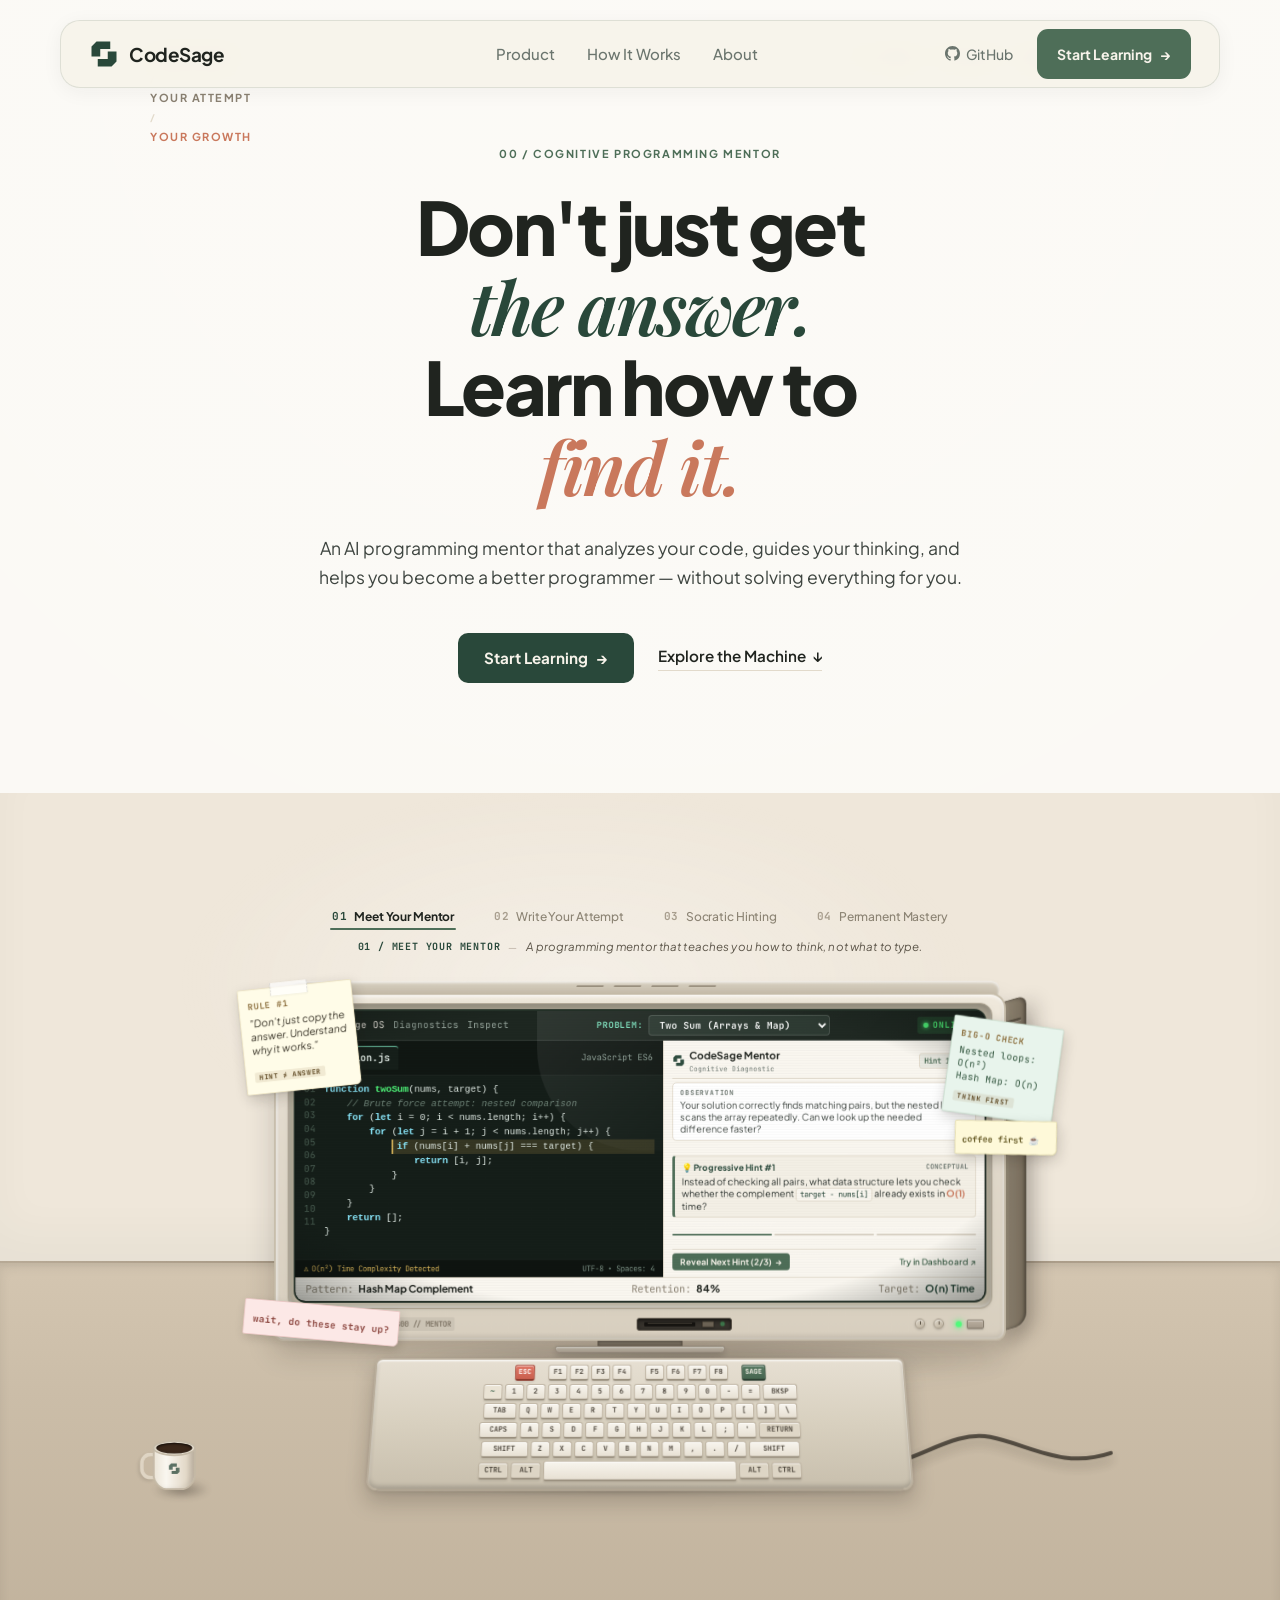
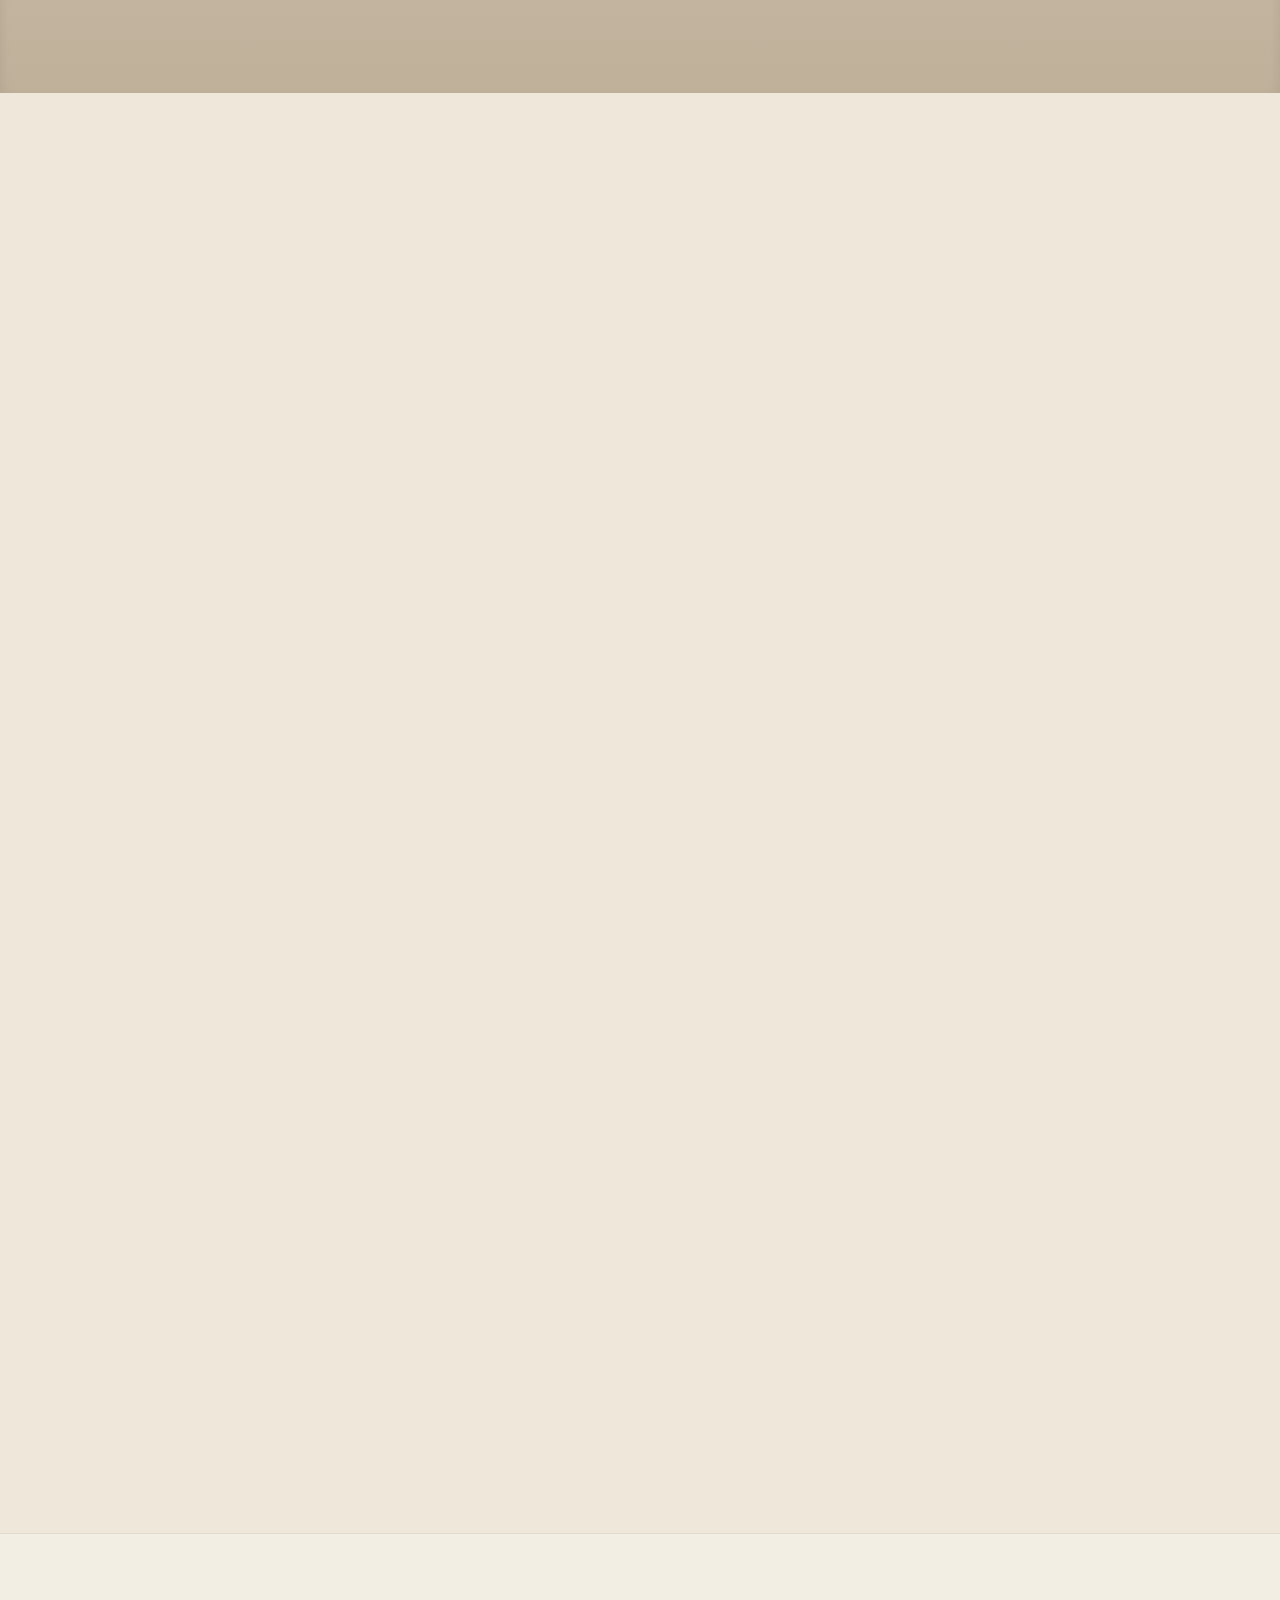
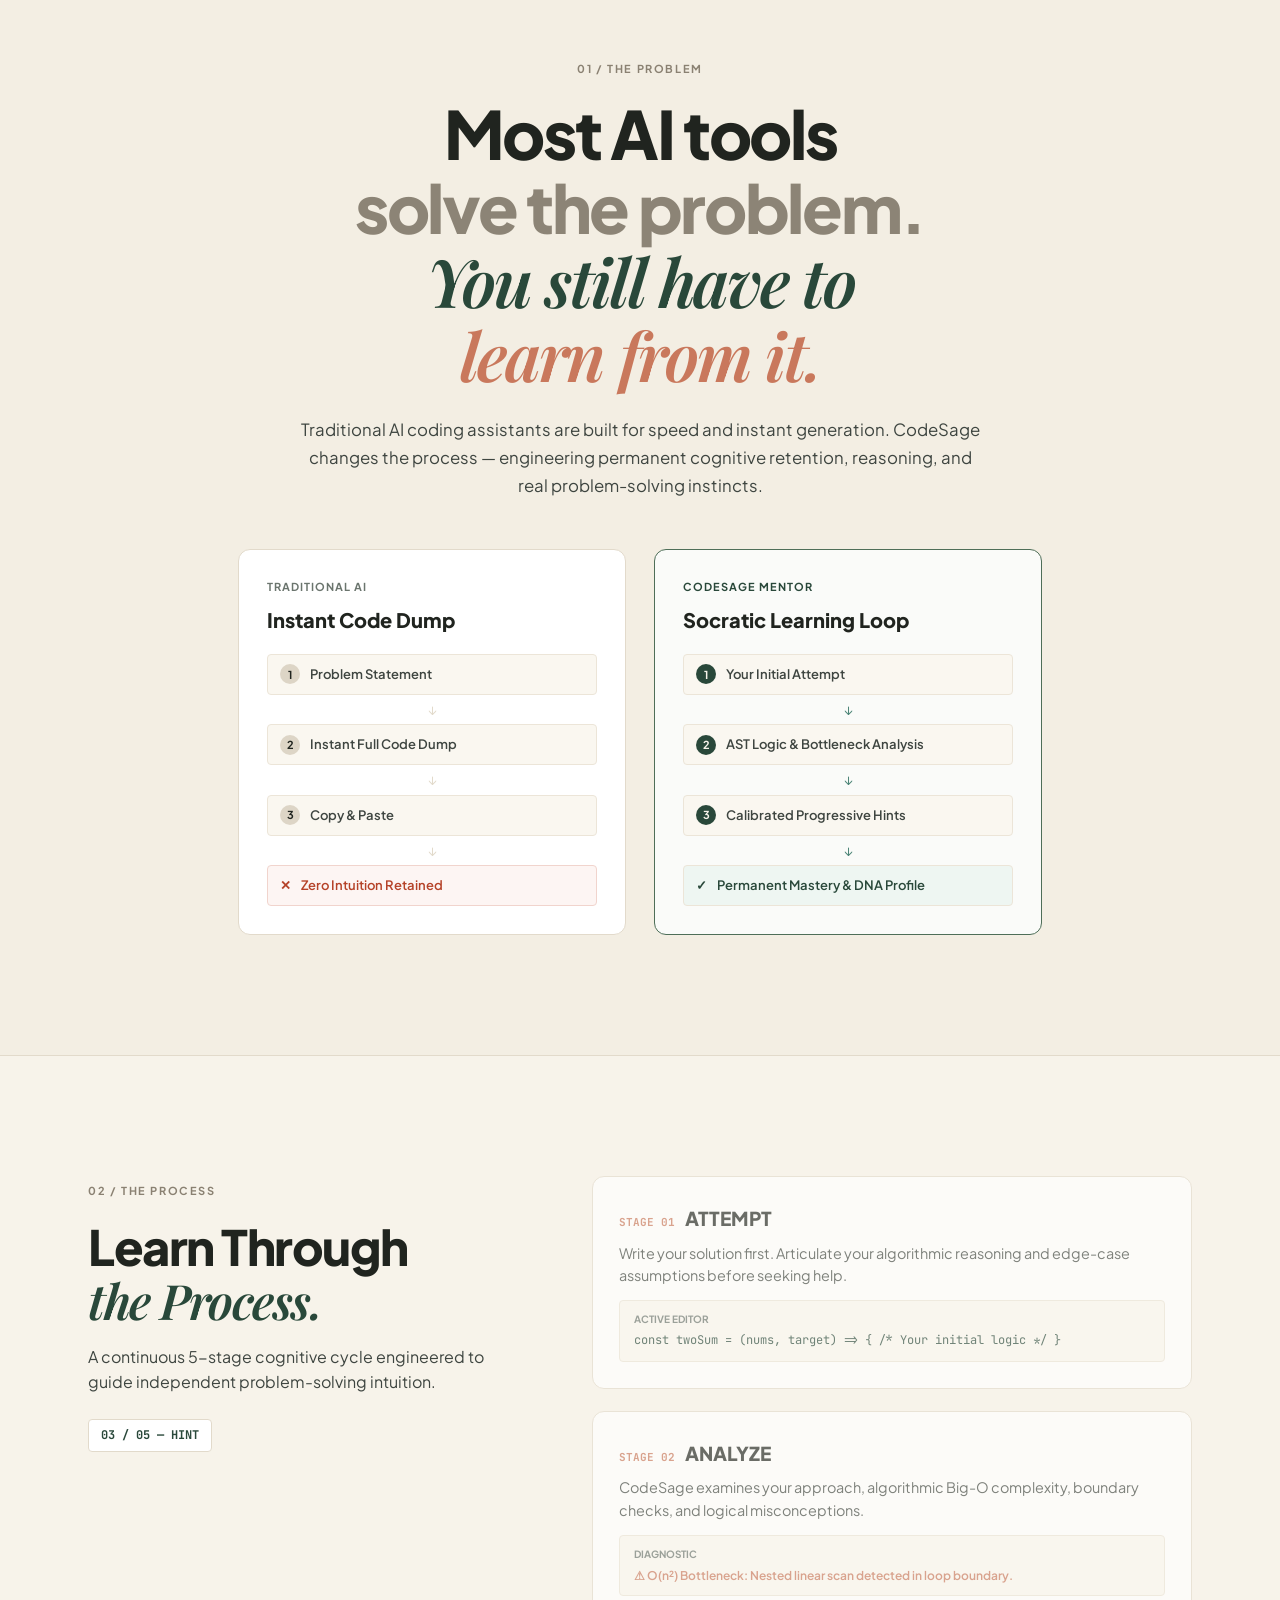
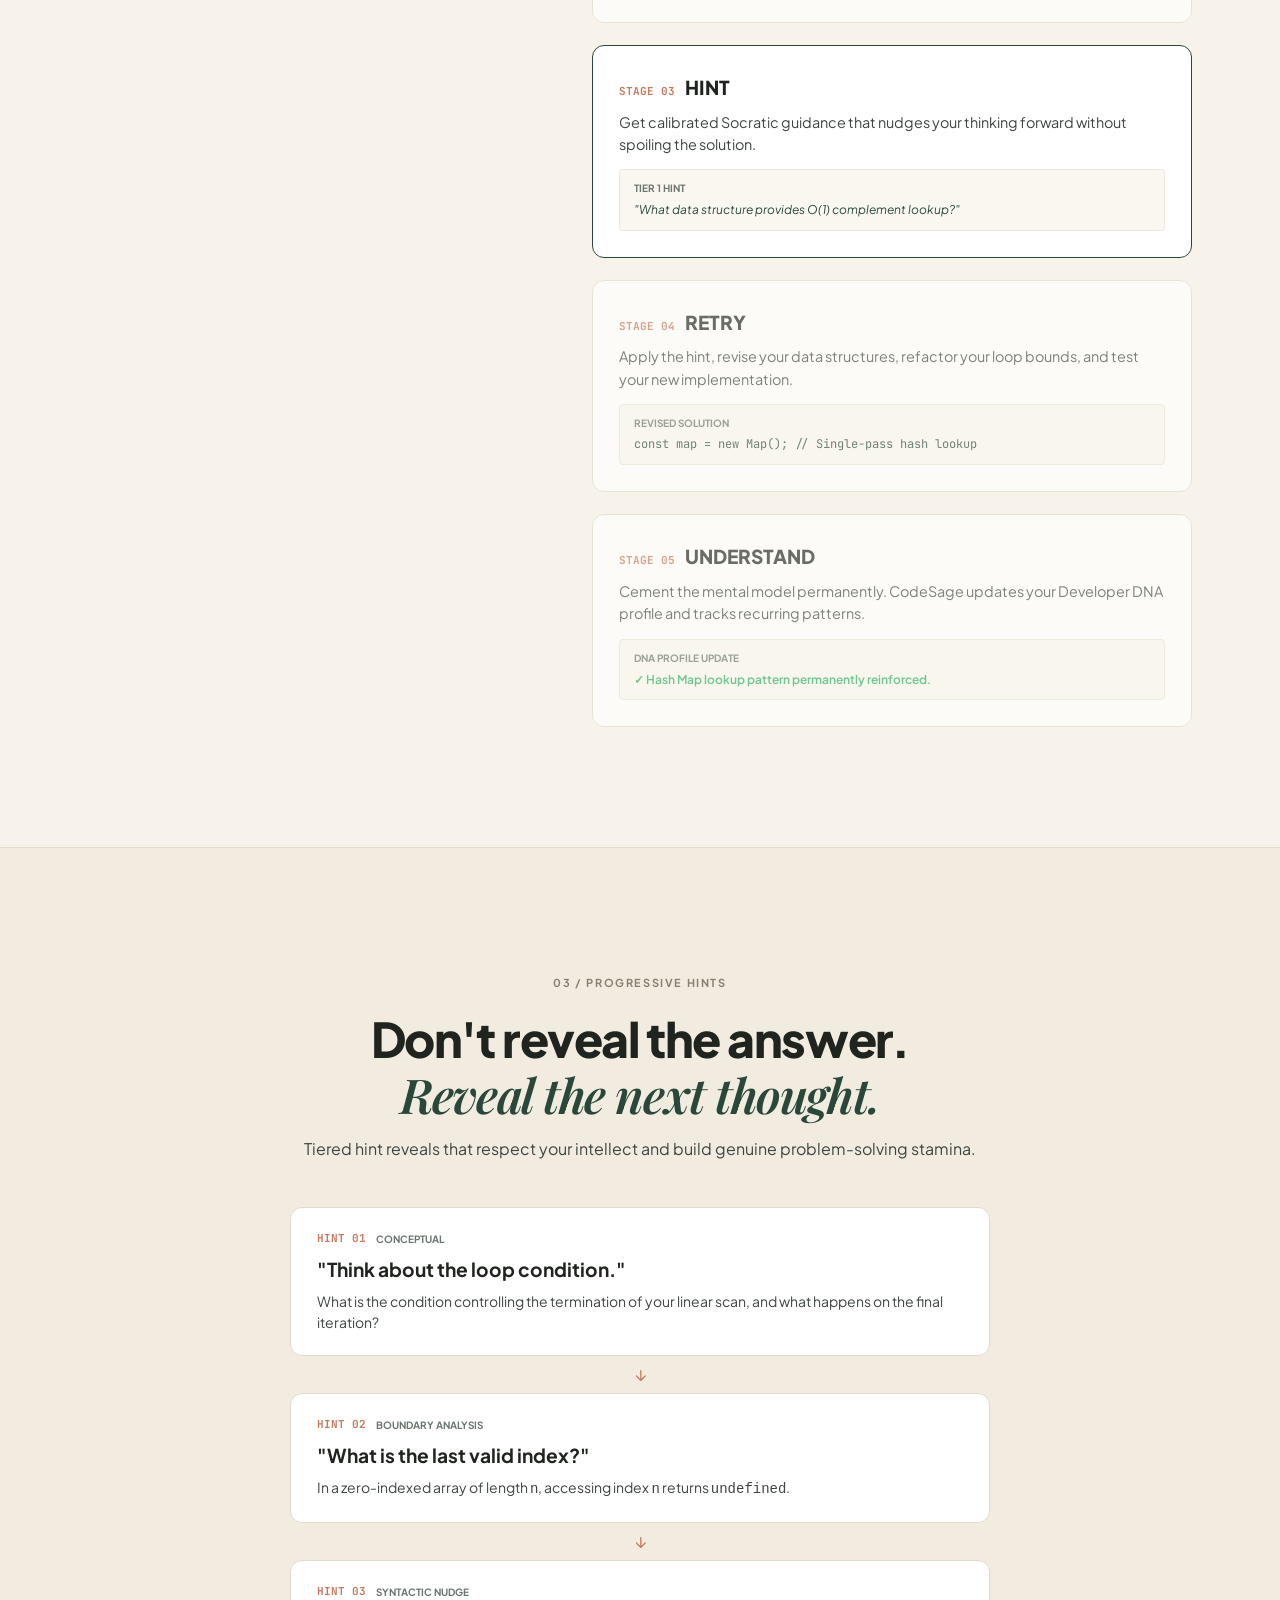
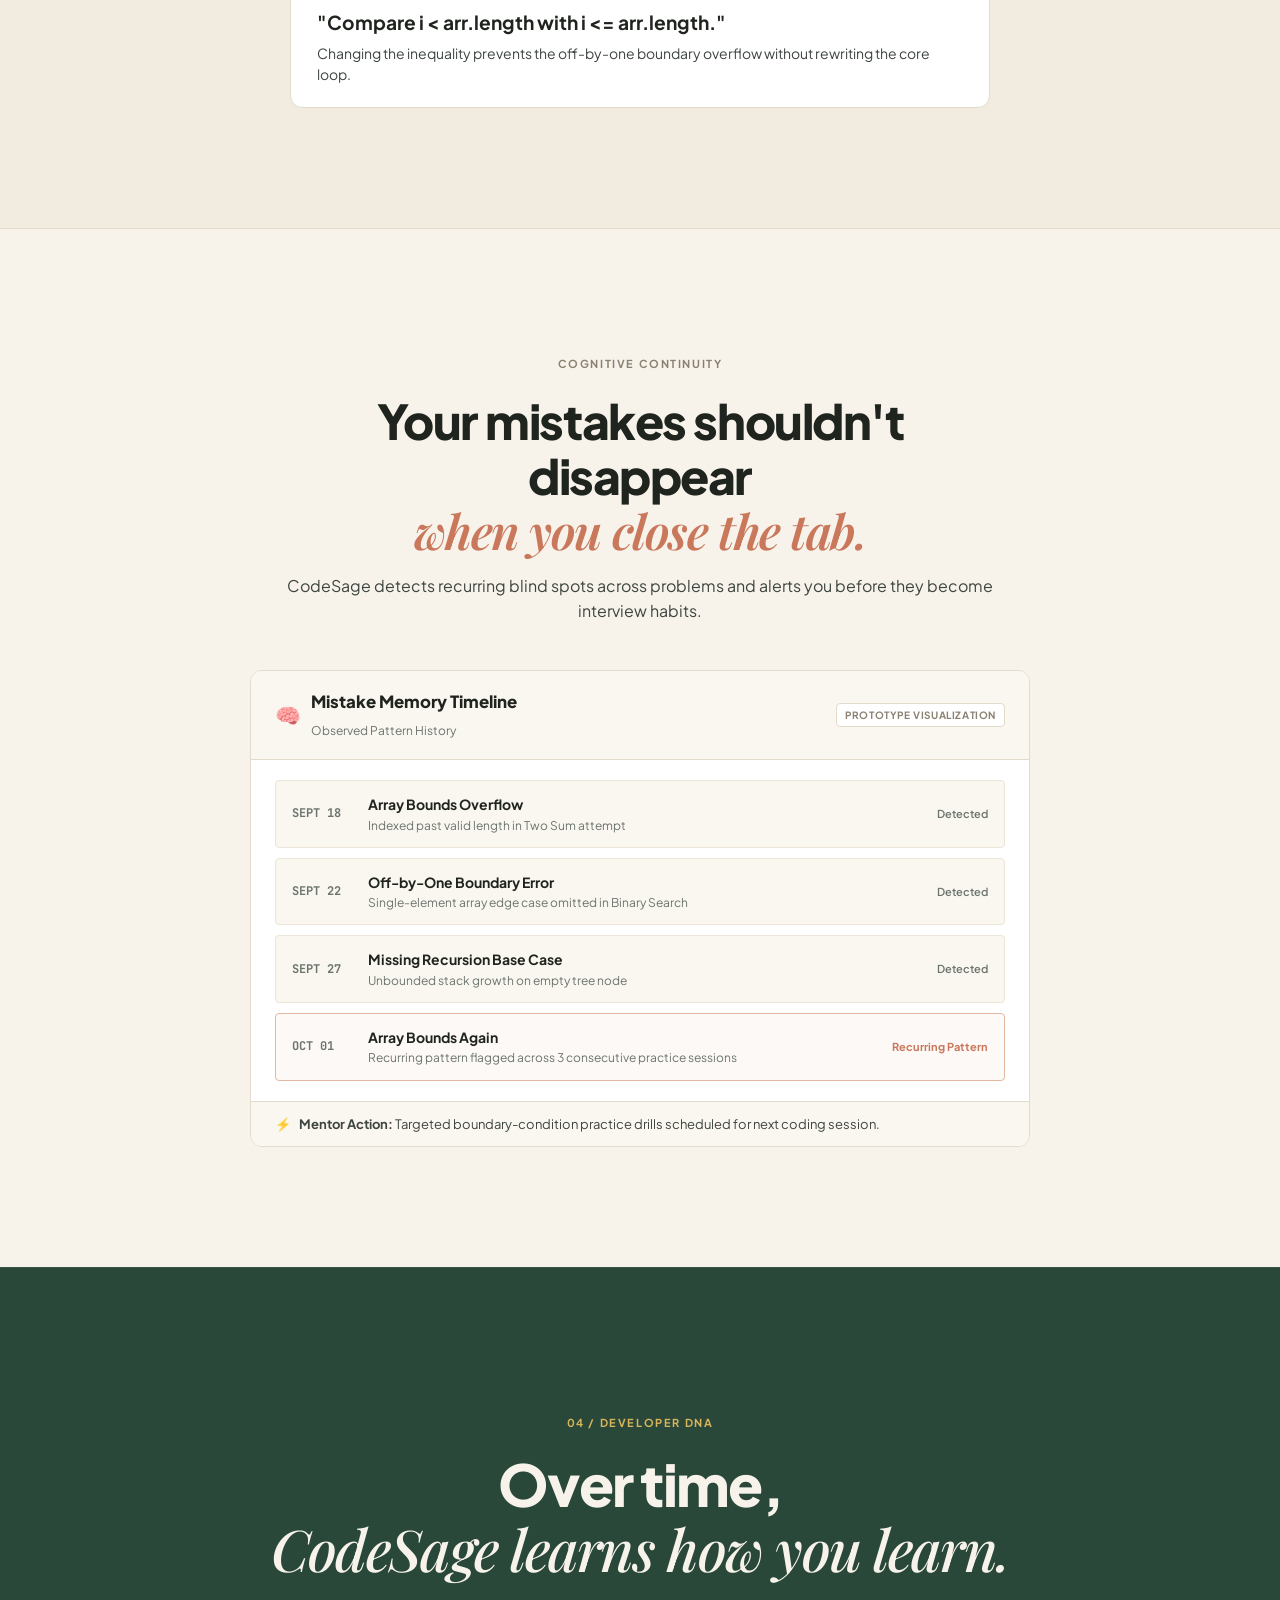
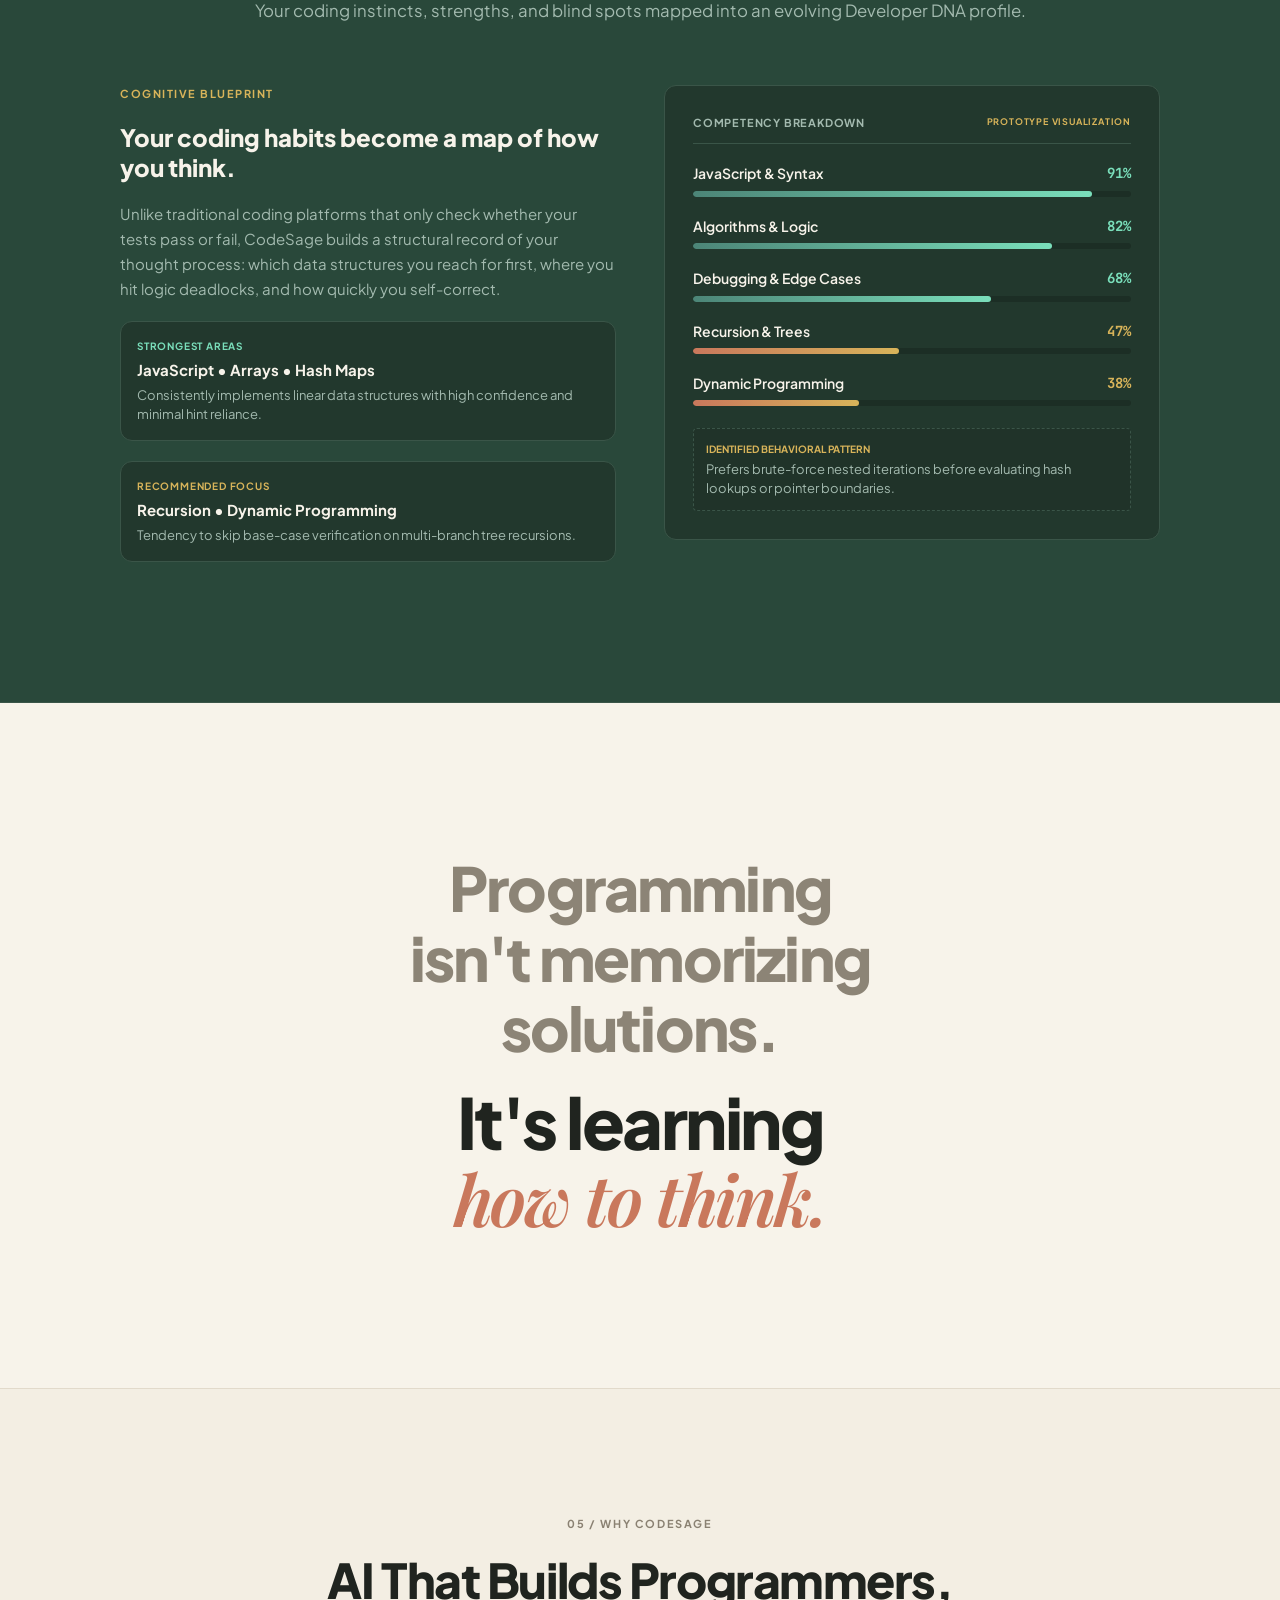
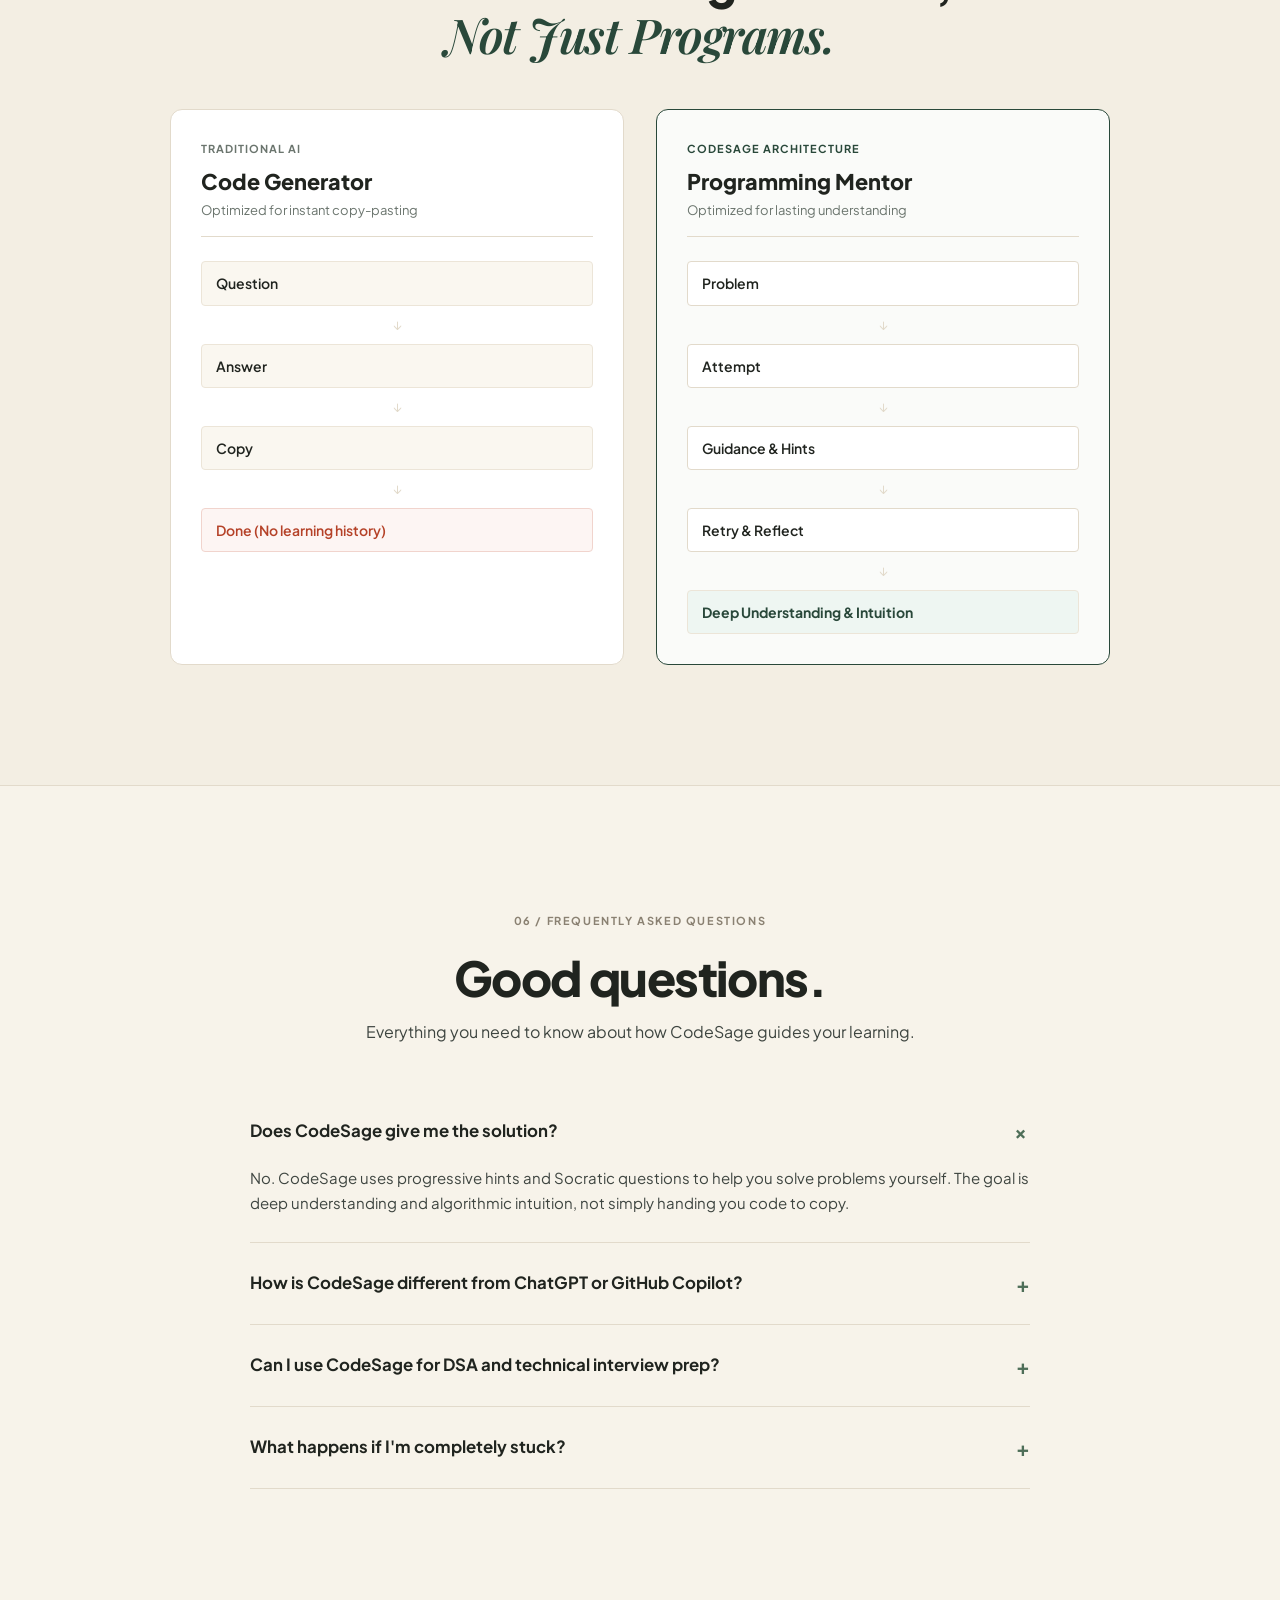
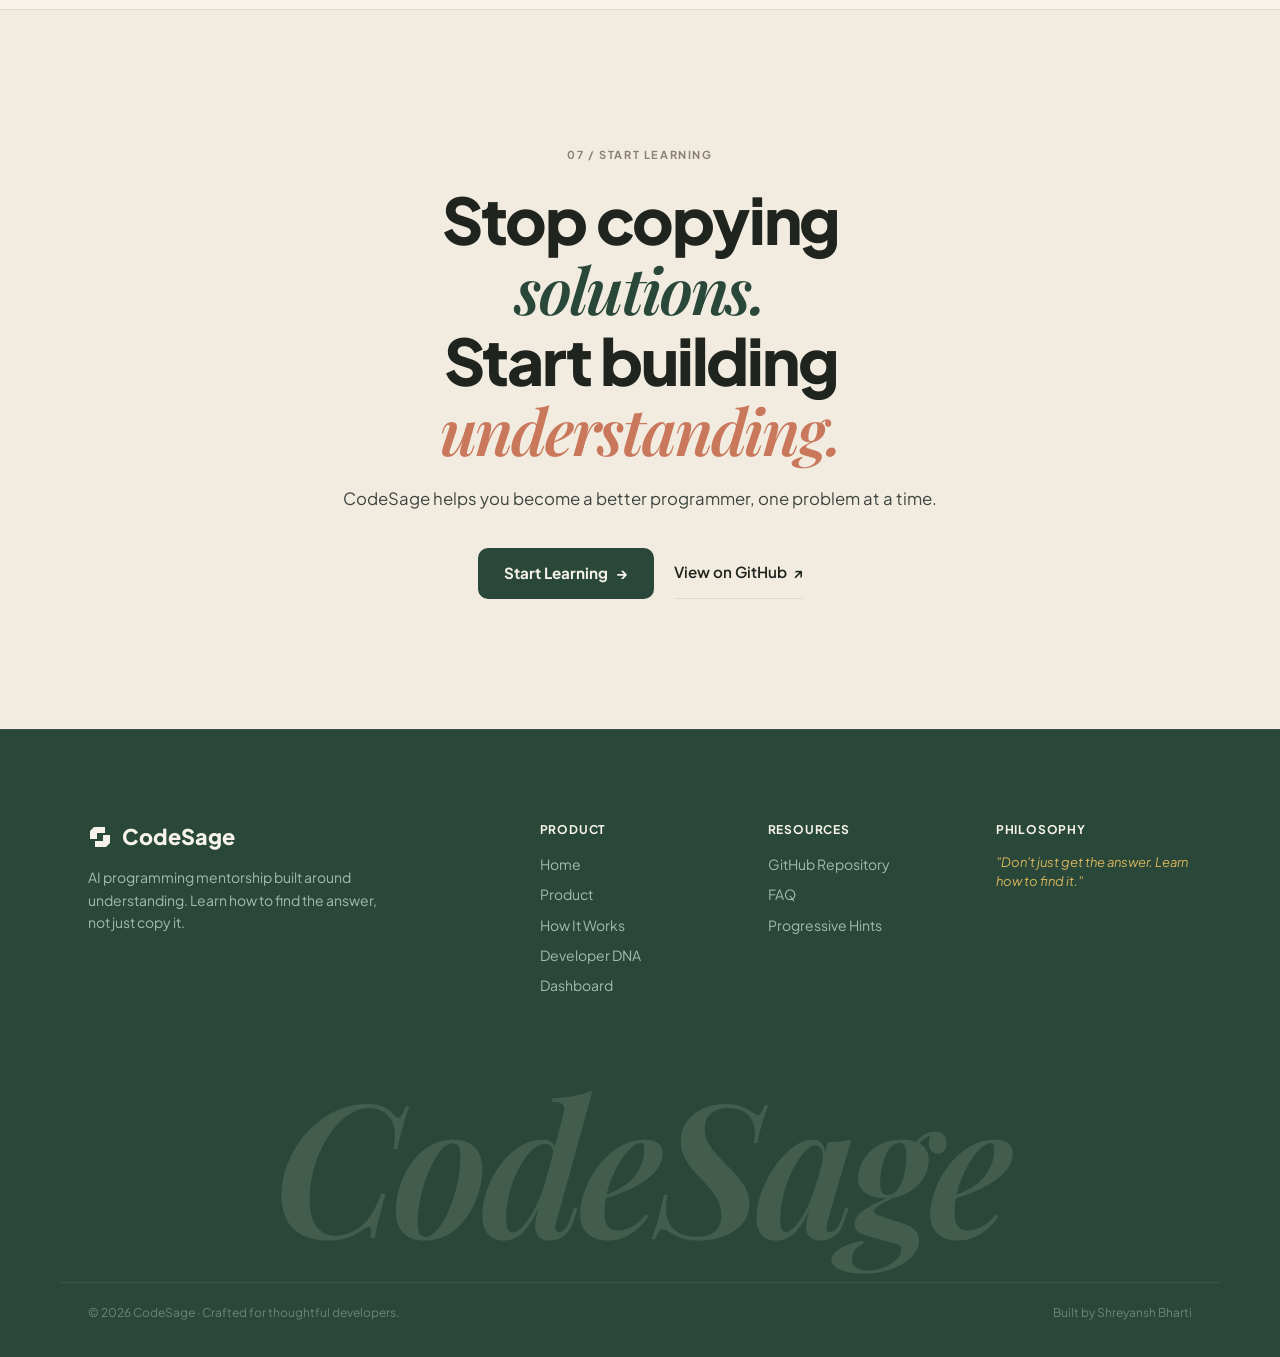
==== commit 2fabf4f8: "Updated The landing Page" ====
--- a/frontend/index.html
+++ b/frontend/index.html
@@ -3,333 +3,830 @@
 <head>
     <meta charset="UTF-8">
     <meta name="viewport" content="width=device-width, initial-scale=1.0">
-    <title>CodeSage — AI Programming Mentor</title>
+    <title>CodeSage — AI Programming Mentor | Learn How to Find the Answer</title>
+    <meta name="description" content="CodeSage is an AI programming mentor that analyzes your code, explains your mistakes, and provides progressive hints so you build real problem-solving intuition.">
+    
+    <!-- Google Fonts: Plus Jakarta Sans, Playfair Display (Editorial Serif), & JetBrains Mono -->
+    <link rel="preconnect" href="https://fonts.googleapis.com">
+    <link rel="preconnect" href="https://fonts.gstatic.com" crossorigin>
+    <link href="https://fonts.googleapis.com/css2?family=JetBrains+Mono:wght@400;500;600&family=Playfair+Display:ital,wght@0,500;0,600;0,700;1,400;1,600&family=Plus+Jakarta+Sans:wght@400;500;600;700;800&display=swap" rel="stylesheet">
+    
+    <link rel="icon" type="image/svg+xml" href="favicon.svg">
     <link rel="stylesheet" href="style.css">
+    <link rel="stylesheet" href="computer.css">
 </head>
 <body>
 
-<!--    Header     -->
-
-    <header>
-        <div class="logo">
-            CodeSage
+    <!-- ========================================== -->
+    <!-- Floating Product Navigation                -->
+    <!-- ========================================== -->
+    <header class="floating-navbar" id="floating-navbar">
+        <div class="nav-brand-wrap">
+            <a href="#hero" class="brand-link" aria-label="CodeSage Home">
+                <span class="brand-symbol" aria-hidden="true">
+                    <svg viewBox="0 0 120 120" width="30" height="30" fill="currentColor">
+                        <path d="M 30 10 H 85 V 40 H 45 V 70 H 10 V 30 Z" />
+                        <path d="M 90 110 H 35 V 80 H 75 V 50 H 110 V 90 Z" />
+                    </svg>
+                </span>
+                <span class="brand-text">CodeSage</span>
+            </a>
         </div>
-        <nav>
-            <a href="#hero">Home</a>
-            <a href="#how-it-works">How it Works</a>
-            <a href="#features">Features</a>
-            <a href="#developer-dna">Developer DNA</a>
-            <a href="#faq">FAQ</a>
+
+        <nav class="nav-center-links" id="nav-center-links">
+            <a href="#machine" class="nav-item">Product</a>
+            <a href="#process" class="nav-item">How It Works</a>
+            <a href="#developer-dna" class="nav-item">About</a>
         </nav>
-        <div class="actions">
-            <a href="https://github.com/shreyanshhbharti" target="_blank" rel="noopener noreferrer">GitHub</a>
-            <a href="#cta" class="header-btn">Get Started</a>
+
+        <div class="nav-right-actions">
+            <a href="https://github.com/shreyanshhbharti" target="_blank" rel="noopener noreferrer" class="nav-github-link" aria-label="GitHub Repository">
+                <svg width="15" height="15" viewBox="0 0 24 24" fill="currentColor">
+                    <path d="M12 0C5.37 0 0 5.37 0 12c0 5.31 3.435 9.795 8.205 11.385.6.105.825-.255.825-.57 0-.285-.015-1.23-.015-2.235-3.015.555-3.795-.735-4.035-1.41-.135-.345-.72-1.41-1.23-1.695-.42-.225-1.02-.78-.015-.795.945-.015 1.62.87 1.845 1.23 1.08 1.815 2.805 1.305 3.495.99.105-.78.42-1.305.765-1.605-2.67-.3-5.46-1.335-5.46-5.925 0-1.305.465-2.385 1.23-3.225-.12-.3-.54-1.53.12-3.18 0 0 1.005-.315 3.3 1.23.96-.27 1.98-.405 3-.405s2.04.135 3 .405c2.295-1.56 3.3-1.23 3.3-1.23.66 1.65.24 2.88.12 3.18.765.84 1.23 1.905 1.23 3.225 0 4.605-2.805 5.625-5.475 5.925.435.375.81 1.095.81 2.22 0 1.605-.015 2.895-.015 3.3 0 .315.225.69.825.57A12.02 12.02 0 0 0 24 12c0-6.63-5.37-12-12-12z"/>
+                </svg>
+                <span>GitHub</span>
+            </a>
+            <a href="dashboard.html" class="nav-primary-cta">
+                <span>Start Learning</span>
+                <span class="btn-arrow">→</span>
+            </a>
+            <button class="nav-mobile-toggle" id="nav-mobile-toggle" aria-label="Toggle navigation">
+                <span></span>
+                <span></span>
+                <span></span>
+            </button>
+        </div>
+
+        <!-- Mobile Drawer Menu -->
+        <div class="mobile-drawer-menu" id="mobile-drawer-menu">
+            <a href="#machine" class="drawer-link">Product</a>
+            <a href="#process" class="drawer-link">How It Works</a>
+            <a href="#developer-dna" class="drawer-link">About</a>
+            <a href="https://github.com/shreyanshhbharti" target="_blank" rel="noopener noreferrer" class="drawer-link">GitHub ↗</a>
+            <a href="dashboard.html" class="drawer-cta">Start Learning →</a>
         </div>
     </header>
 
-    <main>
-
-        
-        <!--    Hero Section     -->
-
-
-        <section id="hero">
-            <p class="badge">AI Programming Mentor</p>
-            <h1>
-                Learn Programming.<br/>
-                <span>Don't Just Generate Code.</span>
-            </h1>
-            <p>CodeSage analyzes your code, identifies where you're stuck, and guides you toward the solution — without solving the problem for you.</p>
+    <main id="main-content">
+        <!-- ========================================== -->
+        <!-- 2. Editorial Hero Section                  -->
+        <!-- ========================================== -->
+        <section id="hero" class="hero-editorial-section">
+            <!-- Subtle Handcrafted Annotations -->
+            <div class="hero-aside-note" aria-hidden="true">
+                <span class="note-line">YOUR CODE</span>
+                <span class="note-sep">/</span>
+                <span class="note-line">YOUR ATTEMPT</span>
+                <span class="note-sep">/</span>
+                <span class="note-accent">YOUR GROWTH</span>
+            </div>
+
+            <div class="hero-aside-stamp" aria-hidden="true">
+                <span class="stamp-bracket">[</span>
+                <span class="stamp-text">THINK • ATTEMPT • UNDERSTAND</span>
+                <span class="stamp-bracket">]</span>
+            </div>
+
+            <div class="container hero-inner">
+                <div class="hero-chapter-tag scroll-reveal">
+                    <span>00 / COGNITIVE PROGRAMMING MENTOR</span>
+                </div>
+
+                <h1 class="hero-headline scroll-reveal">
+                    <span class="hl-ink">Don't just get</span><br>
+                    <span class="hl-serif-green">the answer.</span><br>
+                    <span class="hl-ink">Learn how to</span><br>
+                    <span class="hl-serif-terracotta">find it.</span>
+                </h1>
+
+                <p class="hero-lead-text scroll-reveal">
+                    An AI programming mentor that analyzes your code, guides your thinking, and helps you become a better programmer — without solving everything for you.
+                </p>
+
+                <div class="hero-action-row scroll-reveal">
+                    <a href="dashboard.html" class="btn-primary-action">
+                        <span>Start Learning</span>
+                        <span class="action-arrow">→</span>
+                    </a>
+                    <a href="#machine" class="btn-text-action">
+                        <span>Explore the Machine</span>
+                        <span class="down-arrow">↓</span>
+                    </a>
+                </div>
+            </div>
+        </section>
+
+        <!-- ========================================== -->
+        <!-- 3. The Retro Computer Product Experience   -->
+        <!-- ========================================== -->
+        <section id="machine" class="codesage-machine-section" aria-label="CodeSage Retro Computer Product Experience">
             
-            <div class="hero-buttons">
-                <a href="#cta" id="primary-btn">Start Learning</a>
-                <a href="#how-it-works" id="secondary-btn">See How It Works</a>
-            </div>
-
-            <!-- Small feature highlights row -->
-            <div class="hero-highlights">
-                <span>✓ Hint-first guidance</span>
-                <span>✓ Personalized feedback</span>
-                <span>✓ Progress tracking</span>
-            </div>
-        </section>
-
-        <!-- ========================================== -->
-        <!-- Product Preview (UI Mockup)                -->
-        <!-- ========================================== -->
-        <section id="preview">
-            <div class="preview-window">
-                <!-- Preview Top Bar -->
-                <div class="preview-header">
-                    <div class="preview-title">
-                        <span class="preview-dot dot-red"></span>
-                        <span class="preview-dot dot-yellow"></span>
-                        <span class="preview-dot dot-green"></span>
-                        <span class="preview-app-name">CodeSage Workspace</span>
-                    </div>
-                    <div class="preview-tag">JavaScript <span class="status-indicator">●</span></div>
-                </div>
-
-                <!-- Preview Two-Column Workspace -->
-                <div class="preview-body">
-                    <!-- Left Panel: User's Code -->
-                    <div class="preview-code-panel">
-                        <div class="panel-header">
-                            <span class="panel-label">Your Code</span>
-                            <span class="file-name">solution.js</span>
-                        </div>
-                        <pre class="code-block"><code><span class="code-keyword">function</span> <span class="code-function">twoSum</span>(nums, target) {
-    <span class="code-comment">// Your current approach</span>
-    <span class="code-keyword">for</span> (<span class="code-keyword">let</span> i = 0; i &lt; nums.length; i++) {
-        <span class="code-keyword">for</span> (<span class="code-keyword">let</span> j = i + 1; j &lt; nums.length; j++) {
-            <span class="code-keyword">if</span> (nums[i] + nums[j] === target) {
-                <span class="code-keyword">return</span> [i, j];
+            <!-- Sticky Viewport Container -->
+            <div class="machine-sticky-viewport" id="machine-sticky-viewport">
+                
+                <!-- Real Desk Environment Horizon Plane (Upper Wall Backdrop & Lower Desk Surface) -->
+                <div class="desk-horizon-plane" aria-hidden="true">
+                    <div class="desk-wall-backdrop" id="desk-wall"></div>
+                    <div class="desk-surface-plane" id="desk-surface">
+                        <div class="desk-seam-edge"></div>
+                    </div>
+                </div>
+                
+                <!-- Dynamic Editorial Scroll Story Chapter Navigation & Caption -->
+                <div class="machine-story-stage" aria-label="Workstation Story Progression">
+                    <div class="machine-story-markers" role="tablist">
+                        <button class="story-chapter-btn story-marker-pill active" role="tab" aria-selected="true" data-step="1">
+                            <span class="step-num">01</span>
+                            <span class="step-label">Meet Your Mentor</span>
+                        </button>
+                        <button class="story-chapter-btn story-marker-pill" role="tab" aria-selected="false" data-step="2">
+                            <span class="step-num">02</span>
+                            <span class="step-label">Write Your Attempt</span>
+                        </button>
+                        <button class="story-chapter-btn story-marker-pill" role="tab" aria-selected="false" data-step="3">
+                            <span class="step-num">03</span>
+                            <span class="step-label">Socratic Hinting</span>
+                        </button>
+                        <button class="story-chapter-btn story-marker-pill" role="tab" aria-selected="false" data-step="4">
+                            <span class="step-num">04</span>
+                            <span class="step-label">Permanent Mastery</span>
+                        </button>
+                    </div>
+                    <div class="machine-story-caption" id="machine-story-caption" aria-live="polite">
+                        <span class="caption-title" id="caption-title">01 / MEET YOUR MENTOR</span>
+                        <span class="caption-sep">—</span>
+                        <span class="caption-desc" id="caption-desc">A programming mentor that teaches you how to think, not what to type.</span>
+                    </div>
+                </div>
+
+                <!-- Surrounding Physical Desk Artifacts Grounded on Desk Plane -->
+                <div class="desk-environment-layer" id="desk-environment" aria-hidden="true">
+                    <!-- Ceramic Coffee Mug (Physically Placed in Foreground on Desk) -->
+                    <div class="desk-mug" id="desk-mug" title="CodeSage Dark Roast">
+                        <div class="mug-shadow"></div>
+                        <div class="mug-vessel">
+                            <div class="mug-top-ellipse">
+                                <div class="mug-coffee-surface"></div>
+                            </div>
+                            <div class="mug-side-cylinder">
+                                <span class="mug-brand-glyph">
+                                    <svg viewBox="0 0 120 120" width="14" height="14" fill="currentColor">
+                                        <path d="M 30 10 H 85 V 40 H 45 V 70 H 10 V 30 Z" />
+                                        <path d="M 90 110 H 35 V 80 H 75 V 50 H 110 V 90 Z" />
+                                    </svg>
+                                </span>
+                            </div>
+                            <div class="mug-handle-curve"></div>
+                        </div>
+                    </div>
+
+                    <!-- Coiled Black Cable on Desk -->
+                    <div class="desk-cable-wrap" id="desk-cable">
+                        <svg class="desk-cable-svg" viewBox="0 0 320 90" fill="none">
+                            <path d="M 10 80 C 60 85, 110 35, 160 45 C 210 55, 250 85, 310 65" stroke="#3D372F" stroke-width="5" stroke-linecap="round"/>
+                        </svg>
+                    </div>
+                </div>
+
+                <!-- Physical Retro Computer Rig -->
+                <div class="retro-computer-rig" id="retro-computer-rig">
+                    
+                    <!-- Multi-Layered Physical Desk Cast Shadow -->
+                    <div class="monitor-desk-shadow" id="monitor-shadow" aria-hidden="true"></div>
+
+                    <!-- 3D CRT Monitor Chassis -->
+                    <div class="crt-monitor-chassis">
+                        <!-- Right Side 3D Housing Extrusion with Louvers (Visible Chassis Depth) -->
+                        <div class="crt-depth-side" aria-hidden="true">
+                            <div class="depth-side-louvers">
+                                <span></span><span></span><span></span><span></span><span></span>
+                                <span></span><span></span><span></span><span></span><span></span>
+                            </div>
+                        </div>
+
+                        <!-- Top 3D Taper Bevel with Heat Recess -->
+                        <div class="crt-depth-top" aria-hidden="true">
+                            <div class="top-vent-recess">
+                                <span></span><span></span><span></span><span></span>
+                            </div>
+                        </div>
+
+                        <!-- Sticky Notes Taped Directly to Bezel (Like bryangarage reference) -->
+                        <!-- Top-Left Note -->
+                        <div class="bezel-sticky-note note-top-left" aria-hidden="true">
+                            <div class="tape-strip"></div>
+                            <span class="sticky-rule-tag">RULE #1</span>
+                            <p class="sticky-text">"Don't just copy the answer. Understand why it works."</p>
+                            <span class="sticky-sub-tag">HINT ≠ ANSWER</span>
+                        </div>
+
+                        <!-- Lower-Left Note -->
+                        <div class="bezel-sticky-note note-bottom-left" aria-hidden="true">
+                            <span class="sticky-small-text">wait, do these stay up?</span>
+                        </div>
+
+                        <!-- Right Bezel Sticky Cluster -->
+                        <div class="bezel-sticky-cluster" aria-hidden="true">
+                            <div class="bezel-sticky-note note-right-mint">
+                                <div class="tape-strip"></div>
+                                <span class="sticky-rule-tag">BIG-O CHECK</span>
+                                <p class="sticky-code">Nested loops: O(n²)<br>Hash Map: O(n)</p>
+                                <span class="sticky-sub-tag">THINK FIRST</span>
+                            </div>
+                            <div class="bezel-sticky-note note-right-yellow">
+                                <span class="sticky-mini-tag">coffee first ☕</span>
+                            </div>
+                        </div>
+
+                        <!-- Front Bezel Housing -->
+                        <div class="crt-front-bezel">
+                            <!-- Inset Screen Well & Curved CRT Glass Tube -->
+                            <div class="crt-screen-bezel-recess">
+                                <div class="crt-glass-tube crt-screen-housing">
+                                    <!-- Optical CRT Overlays (Non-obstructive) -->
+                                    <div class="crt-reflection-glare" aria-hidden="true"></div>
+                                    <div class="crt-scanline-raster" aria-hidden="true"></div>
+                                    <div class="crt-vignette-frame" aria-hidden="true"></div>
+
+                                    <!-- Actual CodeSage Interactive Viewport -->
+                                    <div class="crt-interactive-viewport" id="product-workspace">
+                                        <!-- Classic Workstation OS Header Bar -->
+                                        <div class="workstation-os-bar">
+                                            <div class="os-menu-group">
+                                                <span class="os-sys-bullet">●</span>
+                                                <span class="os-menu-item active-menu">CodeSage OS</span>
+                                                <span class="os-menu-item">Diagnostics</span>
+                                                <span class="os-menu-item">Inspect</span>
+                                            </div>
+
+                                            <div class="os-problem-picker">
+                                                <label for="preview-problem-dropdown" class="os-picker-label">PROBLEM:</label>
+                                                <select id="preview-problem-dropdown" class="os-dropdown" aria-label="Select Problem">
+                                                    <option value="twosum">Two Sum (Arrays &amp; Map)</option>
+                                                    <option value="parentheses">Valid Parentheses (Stack)</option>
+                                                    <option value="binarysearch">Binary Search (Boundary)</option>
+                                                </select>
+                                            </div>
+
+                                            <div class="os-status-pill">
+                                                <span class="os-indicator-light"></span>
+                                                <span>ONLINE</span>
+                                            </div>
+                                        </div>
+
+                                        <!-- Split Workspace Core -->
+                                        <div class="app-workspace-split">
+                                            <!-- Left Pane: Code Editor -->
+                                            <div class="app-editor-pane">
+                                                <div class="pane-tab-strip">
+                                                    <div class="file-tab">
+                                                        <span class="tab-bullet"></span>
+                                                        <span id="preview-file-name">solution.js</span>
+                                                    </div>
+                                                    <span class="lang-tag" id="preview-lang-tag">JavaScript ES6</span>
+                                                </div>
+
+                                                <div class="editor-code-body">
+                                                    <div class="code-line-numbers" aria-hidden="true">
+                                                        <span>01</span><span>02</span><span>03</span><span>04</span><span>05</span><span>06</span><span>07</span><span>08</span><span>09</span><span>10</span><span>11</span>
+                                                    </div>
+                                                    <pre class="code-pre-element"><code id="preview-code-content"><span class="c-kw">function</span> <span class="c-fn">twoSum</span>(nums, target) {
+    <span class="c-cm">// Brute force attempt: nested comparison</span>
+    <span class="c-kw">for</span> (<span class="c-kw">let</span> i = 0; i &lt; nums.length; i++) {
+        <span class="c-kw">for</span> (<span class="c-kw">let</span> j = i + 1; j &lt; nums.length; j++) {
+            <span class="c-warn-line"><span class="c-kw">if</span> (nums[i] + nums[j] === target) {</span>
+                <span class="c-kw">return</span> [i, j];
             }
         }
     }
+    <span class="c-kw">return</span> [];
 }</code></pre>
-                    </div>
-
-                    <!-- Right Panel: Mentor Guidance -->
-                    <div class="preview-mentor-panel">
-                        <div class="panel-header">
-                            <span class="panel-label">CodeSage</span>
-                            <span class="mentor-status">Active Mentor</span>
-                        </div>
-                        <div class="hint-card">
-                            <div class="hint-badge">💡 Hint #1</div>
-                            <p class="hint-text">Your approach looks close.</p>
-                            <p class="hint-detail">Think about what happens when two values repeat. Can you avoid nested loops with a hash map?</p>
-                            <span class="hint-action-tag">Try Again</span>
-                        </div>
-                    </div>
-                </div>
-
-                <!-- Preview Bottom Status Bar -->
-                <div class="preview-footer">
-                    <span>Attempt 3</span>
-                    <span class="divider">•</span>
-                    <span>Hint 1/3</span>
-                    <span class="divider">•</span>
-                    <span>72% mastery</span>
-                </div>
+                                                </div>
+
+                                                <div class="editor-status-strip">
+                                                    <div class="status-warning">
+                                                        <span class="warn-glyph">⚠</span>
+                                                        <span id="preview-editor-warn">O(n²) Time Complexity Detected</span>
+                                                    </div>
+                                                    <div class="status-meta">UTF-8 • Spaces: 4</div>
+                                                </div>
+                                            </div>
+
+                                            <!-- Right Pane: Mentor Guidance -->
+                                            <div class="app-mentor-pane">
+                                                <div class="mentor-pane-header">
+                                                    <div class="mentor-id-group">
+                                                        <span class="mentor-monogram" aria-hidden="true">
+                                                            <svg viewBox="0 0 120 120" width="18" height="18" fill="currentColor">
+                                                                <path d="M 30 10 H 85 V 40 H 45 V 70 H 10 V 30 Z" />
+                                                                <path d="M 90 110 H 35 V 80 H 75 V 50 H 110 V 90 Z" />
+                                                            </svg>
+                                                        </span>
+                                                        <div>
+                                                            <span class="mentor-title">CodeSage Mentor</span>
+                                                            <span class="mentor-caption">Cognitive Diagnostic</span>
+                                                        </div>
+                                                    </div>
+                                                    <span class="tier-indicator" id="preview-hint-badge">Hint 1 of 3</span>
+                                                </div>
+
+                                                <div class="mentor-body-content">
+                                                    <div class="mentor-observation-card">
+                                                        <span class="obs-header">OBSERVATION</span>
+                                                        <p id="preview-obs-text">
+                                                            Your solution correctly finds matching pairs, but the nested loop scans the array repeatedly. Can we look up the needed difference faster?
+                                                        </p>
+                                                    </div>
+
+                                                    <div class="mentor-guidance-card" id="preview-hint-box">
+                                                        <div class="guidance-header">
+                                                            <span class="guidance-num" id="preview-hint-num">💡 Progressive Hint #1</span>
+                                                            <span class="guidance-tier">Conceptual</span>
+                                                        </div>
+                                                        <p class="guidance-text" id="preview-hint-text">
+                                                            Instead of checking all pairs, what data structure lets you check whether the complement <code class="inline-code">target - nums[i]</code> already exists in <span class="highlight-code">O(1)</span> time?
+                                                        </p>
+                                                    </div>
+
+                                                    <div class="guidance-stepper-dashes" id="preview-hint-stepper">
+                                                        <span class="dash-seg active" data-step="1"></span>
+                                                        <span class="dash-seg" data-step="2"></span>
+                                                        <span class="dash-seg" data-step="3"></span>
+                                                    </div>
+                                                </div>
+
+                                                <div class="mentor-pane-footer">
+                                                    <button class="btn-hint-stepper" id="preview-next-hint-btn">
+                                                        <span id="preview-btn-text">Reveal Next Hint (2/3)</span>
+                                                        <span class="btn-arrow">→</span>
+                                                    </button>
+                                                    <a href="dashboard.html" class="link-open-workspace">
+                                                        <span>Try in Dashboard</span>
+                                                        <span>↗</span>
+                                                    </a>
+                                                </div>
+                                            </div>
+                                        </div>
+
+                                        <!-- Bottom App Metrics -->
+                                        <div class="app-bottom-metrics">
+                                            <div class="metric-item"><span class="m-label">Pattern:</span> <strong id="preview-metric-pattern">Hash Map Complement</strong></div>
+                                            <div class="metric-item"><span class="m-label">Retention:</span> <strong>84%</strong></div>
+                                            <div class="metric-item highlight-metric"><span class="m-label">Target:</span> <strong>O(n) Time</strong></div>
+                                        </div>
+                                    </div>
+                                </div>
+                            </div>
+
+                            <!-- Lower Bezel Face: Floppy Drive, Badges & Controls -->
+                            <div class="crt-lower-control-strip">
+                                <div class="bezel-brand-plaque">
+                                    <span class="bezel-mark" aria-hidden="true">
+                                        <svg viewBox="0 0 120 120" width="16" height="16" fill="currentColor">
+                                            <path d="M 30 10 H 85 V 40 H 45 V 70 H 10 V 30 Z" />
+                                            <path d="M 90 110 H 35 V 80 H 75 V 50 H 110 V 90 Z" />
+                                        </svg>
+                                    </span>
+                                    <span class="bezel-title">CodeSage</span>
+                                    <span class="bezel-model-code">CS-9800 // MENTOR</span>
+                                </div>
+
+                                <!-- Floppy Drive Assembly (Authentic Retro Detail) -->
+                                <div class="floppy-drive-assembly" aria-hidden="true" title="3.5-inch Floppy Drive">
+                                    <div class="floppy-slot-gate">
+                                        <div class="slot-shadow-line"></div>
+                                    </div>
+                                    <div class="floppy-eject-btn"></div>
+                                    <div class="floppy-activity-led"></div>
+                                </div>
+
+                                <!-- Tactile Dials & Power Rocker Switch -->
+                                <div class="bezel-tactile-controls">
+                                    <div class="tactile-dial" title="CRT Focus"></div>
+                                    <div class="tactile-dial" title="CRT Brightness"></div>
+                                    <div class="power-assembly">
+                                        <span class="crt-power-led" id="crt-power-led" title="Power Status"></span>
+                                        <button class="bezel-power-rocker" id="crt-power-btn" title="Toggle CRT Power" aria-label="Toggle Power"></button>
+                                    </div>
+                                </div>
+                            </div>
+                        </div>
+
+                        <!-- Heavy Swivel Pedestal Base (Connects Monitor to Desk) -->
+                        <div class="crt-pedestal-stand" aria-hidden="true">
+                            <div class="pedestal-ball-joint"></div>
+                            <div class="pedestal-flared-base"></div>
+                        </div>
+                    </div>
+
+                    <!-- Separate Retro Mechanical Keyboard in Foreground -->
+                    <div class="retro-keyboard-rig retro-keyboard-chassis" id="retro-keyboard">
+                        <div class="keyboard-desk-shadow" aria-hidden="true"></div>
+                        <div class="keyboard-angled-body">
+                            <div class="kb-keycap-tray">
+                                <div class="kb-key-row fn-row">
+                                    <span class="key key-esc">ESC</span>
+                                    <span class="key-spacer"></span>
+                                    <span class="key">F1</span><span class="key">F2</span><span class="key">F3</span><span class="key">F4</span>
+                                    <span class="key-spacer"></span>
+                                    <span class="key">F5</span><span class="key">F6</span><span class="key">F7</span><span class="key">F8</span>
+                                    <span class="key-spacer"></span>
+                                    <span class="key key-sage">SAGE</span>
+                                </div>
+                                <div class="kb-key-row">
+                                    <span class="key key-accent">~</span>
+                                    <span class="key">1</span><span class="key">2</span><span class="key">3</span><span class="key">4</span><span class="key">5</span><span class="key">6</span><span class="key">7</span><span class="key">8</span><span class="key">9</span><span class="key">0</span><span class="key">-</span><span class="key">=</span>
+                                    <span class="key key-backspace">BKSP</span>
+                                </div>
+                                <div class="kb-key-row">
+                                    <span class="key key-tab">TAB</span>
+                                    <span class="key">Q</span><span class="key">W</span><span class="key">E</span><span class="key">R</span><span class="key">T</span><span class="key">Y</span><span class="key">U</span><span class="key">I</span><span class="key">O</span><span class="key">P</span><span class="key">[</span><span class="key">]</span><span class="key">\</span>
+                                </div>
+                                <div class="kb-key-row">
+                                    <span class="key key-caps">CAPS</span>
+                                    <span class="key">A</span><span class="key">S</span><span class="key">D</span><span class="key">F</span><span class="key">G</span><span class="key">H</span><span class="key">J</span><span class="key">K</span><span class="key">L</span><span class="key">;</span><span class="key">'</span>
+                                    <span class="key key-return">RETURN</span>
+                                </div>
+                                <div class="kb-key-row">
+                                    <span class="key key-shift-l">SHIFT</span>
+                                    <span class="key">Z</span><span class="key">X</span><span class="key">C</span><span class="key">V</span><span class="key">B</span><span class="key">N</span><span class="key">M</span><span class="key">,</span><span class="key">.</span><span class="key">/</span>
+                                    <span class="key key-shift-r">SHIFT</span>
+                                </div>
+                                <div class="kb-key-row kb-space-row">
+                                    <span class="key key-mod">CTRL</span>
+                                    <span class="key key-mod">ALT</span>
+                                    <span class="key key-space"></span>
+                                    <span class="key key-mod">ALT</span>
+                                    <span class="key key-mod">CTRL</span>
+                                </div>
+                            </div>
+                            <div class="kb-front-lip"></div>
+                        </div>
+                    </div>
+
+                </div>
+
             </div>
         </section>
 
-       <!-- Technology Bar -->
-
-        
-        <section id="technologies">
-            <div>
-                <span>HTML</span>
-                <span>CSS</span>
-                <span>JavaScript</span>
-                <span>Python</span>
-                <span>C++</span>
-                <span>Git</span>
-                <span>FastAPI</span>
-                <span>Gemini AI</span>
+        <!-- ========================================== -->
+        <!-- 4. "The Problem" Editorial Statement       -->
+        <!-- ========================================== -->
+        <section id="story" class="section section-problem">
+            <div class="container statement-wrap">
+                <div class="chapter-marker scroll-reveal">01 / THE PROBLEM</div>
+                
+                <h2 class="editorial-statement-title scroll-reveal">
+                    Most AI tools<br>
+                    <span class="st-muted">solve the problem.</span><br>
+                    <span class="st-serif-green">You still have to</span><br>
+                    <span class="st-serif-terracotta">learn from it.</span>
+                </h2>
+
+                <p class="editorial-statement-sub scroll-reveal">
+                    Traditional AI coding assistants are built for speed and instant generation. CodeSage changes the process — engineering permanent cognitive retention, reasoning, and real problem-solving instincts.
+                </p>
+
+                <!-- Clean Side-by-Side Pipeline -->
+                <div class="editorial-pipeline-grid scroll-reveal">
+                    <div class="pipeline-card trad-card">
+                        <div class="pipeline-header">
+                            <span class="tag-clean">TRADITIONAL AI</span>
+                            <h3>Instant Code Dump</h3>
+                        </div>
+                        <div class="pipeline-flow">
+                            <div class="flow-row"><span class="row-num">1</span> <span>Problem Statement</span></div>
+                            <div class="flow-sep">↓</div>
+                            <div class="flow-row"><span class="row-num">2</span> <span>Instant Full Code Dump</span></div>
+                            <div class="flow-sep">↓</div>
+                            <div class="flow-row"><span class="row-num">3</span> <span>Copy &amp; Paste</span></div>
+                            <div class="flow-sep">↓</div>
+                            <div class="flow-row row-fail"><span class="row-glyph">✕</span> <span>Zero Intuition Retained</span></div>
+                        </div>
+                    </div>
+
+                    <div class="pipeline-card sage-card">
+                        <div class="pipeline-header">
+                            <span class="tag-clean tag-sage">CODESAGE MENTOR</span>
+                            <h3>Socratic Learning Loop</h3>
+                        </div>
+                        <div class="pipeline-flow">
+                            <div class="flow-row"><span class="row-num sage-num">1</span> <span>Your Initial Attempt</span></div>
+                            <div class="flow-sep sage-sep">↓</div>
+                            <div class="flow-row"><span class="row-num sage-num">2</span> <span>AST Logic &amp; Bottleneck Analysis</span></div>
+                            <div class="flow-sep sage-sep">↓</div>
+                            <div class="flow-row"><span class="row-num sage-num">3</span> <span>Calibrated Progressive Hints</span></div>
+                            <div class="flow-sep sage-sep">↓</div>
+                            <div class="flow-row row-success"><span class="row-glyph">✓</span> <span>Permanent Mastery &amp; DNA Profile</span></div>
+                        </div>
+                    </div>
+                </div>
             </div>
         </section>
 
         <!-- ========================================== -->
-        <!-- Problem Section                            -->
-        <!-- ========================================== -->
-        <section id="problem">
-            <div class="section-heading">
-                <h2>AI can write your code.<br/><span>But can it teach you?</span></h2>
-                <p>Getting the answer is easy. Building the ability to find the answer yourself is harder.</p>
-            </div>
-
-            <div class="problem-grid">
-                <article class="problem-card">
-                    <div class="problem-icon">⚡</div>
-                    <h3>1. Instant Answers</h3>
-                    <p>AI can solve your problem before you understand why the solution works.</p>
-                </article>
-
-                <article class="problem-card">
-                    <div class="problem-icon">🔄</div>
-                    <h3>2. Repeated Mistakes</h3>
-                    <p>Fixing one bug doesn't help if you keep making the same mistake.</p>
-                </article>
-
-                <article class="problem-card">
-                    <div class="problem-icon">📉</div>
-                    <h3>3. No Learning Memory</h3>
-                    <p>Most coding assistants don't track what you struggle with over time.</p>
-                </article>
+        <!-- 5. CodeSage Process (Sticky Storytelling)  -->
+        <!-- ========================================== -->
+        <section id="process" class="section section-process">
+            <div class="container process-layout-grid">
+                <!-- Left Sticky Column -->
+                <div class="process-sticky-left">
+                    <div class="chapter-marker">02 / THE PROCESS</div>
+                    <h2 class="sticky-headline">
+                        Learn Through<br>
+                        <span class="hl-serif-green">the Process.</span>
+                    </h2>
+                    <p class="sticky-description">
+                        A continuous 5-stage cognitive cycle engineered to guide independent problem-solving intuition.
+                    </p>
+                    <div class="sticky-counter">
+                        <span id="active-step-text">01 / 05 — ATTEMPT</span>
+                    </div>
+                </div>
+
+                <!-- Right Scrollable Stages -->
+                <div class="process-scroll-right">
+                    <!-- Stage 1 -->
+                    <div class="process-stage-card active" data-stage="1">
+                        <div class="stage-top-meta">
+                            <span class="stage-tag">STAGE 01</span>
+                            <span class="stage-title">ATTEMPT</span>
+                        </div>
+                        <p class="stage-text">Write your solution first. Articulate your algorithmic reasoning and edge-case assumptions before seeking help.</p>
+                        <div class="stage-code-snippet">
+                            <span class="snippet-label">Active Editor</span>
+                            <code>const twoSum = (nums, target) => { /* Your initial logic */ }</code>
+                        </div>
+                    </div>
+
+                    <!-- Stage 2 -->
+                    <div class="process-stage-card" data-stage="2">
+                        <div class="stage-top-meta">
+                            <span class="stage-tag">STAGE 02</span>
+                            <span class="stage-title">ANALYZE</span>
+                        </div>
+                        <p class="stage-text">CodeSage examines your approach, algorithmic Big-O complexity, boundary checks, and logical misconceptions.</p>
+                        <div class="stage-code-snippet">
+                            <span class="snippet-label">Diagnostic</span>
+                            <span class="snippet-warn">⚠ O(n²) Bottleneck: Nested linear scan detected in loop boundary.</span>
+                        </div>
+                    </div>
+
+                    <!-- Stage 3 -->
+                    <div class="process-stage-card" data-stage="3">
+                        <div class="stage-top-meta">
+                            <span class="stage-tag">STAGE 03</span>
+                            <span class="stage-title">HINT</span>
+                        </div>
+                        <p class="stage-text">Get calibrated Socratic guidance that nudges your thinking forward without spoiling the solution.</p>
+                        <div class="stage-code-snippet">
+                            <span class="snippet-label">Tier 1 Hint</span>
+                            <span class="snippet-hint">"What data structure provides O(1) complement lookup?"</span>
+                        </div>
+                    </div>
+
+                    <!-- Stage 4 -->
+                    <div class="process-stage-card" data-stage="4">
+                        <div class="stage-top-meta">
+                            <span class="stage-tag">STAGE 04</span>
+                            <span class="stage-title">RETRY</span>
+                        </div>
+                        <p class="stage-text">Apply the hint, revise your data structures, refactor your loop bounds, and test your new implementation.</p>
+                        <div class="stage-code-snippet">
+                            <span class="snippet-label">Revised Solution</span>
+                            <code>const map = new Map(); // Single-pass hash lookup</code>
+                        </div>
+                    </div>
+
+                    <!-- Stage 5 -->
+                    <div class="process-stage-card" data-stage="5">
+                        <div class="stage-top-meta">
+                            <span class="stage-tag">STAGE 05</span>
+                            <span class="stage-title">UNDERSTAND</span>
+                        </div>
+                        <p class="stage-text">Cement the mental model permanently. CodeSage updates your Developer DNA profile and tracks recurring patterns.</p>
+                        <div class="stage-code-snippet">
+                            <span class="snippet-label">DNA Profile Update</span>
+                            <span class="snippet-success">✓ Hash Map lookup pattern permanently reinforced.</span>
+                        </div>
+                    </div>
+                </div>
             </div>
         </section>
 
         <!-- ========================================== -->
-        <!-- How It Works Section                       -->
-        <!-- ========================================== -->
-        <section id="how-it-works">
-            <div class="section-heading">
-                <h2>Learn by Solving, Not Copying</h2>
-                <p>A step-by-step approach built to grow real developer intuition.</p>
-            </div>
-
-            <div class="steps-container">
-                <div class="step-card">
-                    <div class="step-number">01</div>
-                    <h3>Think</h3>
-                    <p>Explain your approach before getting help.</p>
-                </div>
-
-                <div class="step-card">
-                    <div class="step-number">02</div>
-                    <h3>Code</h3>
-                    <p>Write your own solution.</p>
-                </div>
-
-                <div class="step-card">
-                    <div class="step-number">03</div>
-                    <h3>Get a Hint</h3>
-                    <p>CodeSage identifies where you're stuck.</p>
-                </div>
-
-                <div class="step-card">
-                    <div class="step-number">04</div>
-                    <h3>Retry</h3>
-                    <p>Use the guidance and try again.</p>
-                </div>
-
-                <div class="step-card">
-                    <div class="step-number">05</div>
-                    <h3>Grow</h3>
-                    <p>Your mistakes and progress become part of your learning profile.</p>
+        <!-- 6. Progressive Hints Visual Section        -->
+        <!-- ========================================== -->
+        <section id="hints" class="section section-hints">
+            <div class="container">
+                <div class="section-center-head scroll-reveal">
+                    <div class="chapter-marker">03 / PROGRESSIVE HINTS</div>
+                    <h2 class="editorial-section-title">
+                        Don't reveal the answer.<br>
+                        <span class="hl-serif-green">Reveal the next thought.</span>
+                    </h2>
+                    <p class="editorial-section-lead">
+                        Tiered hint reveals that respect your intellect and build genuine problem-solving stamina.
+                    </p>
+                </div>
+
+                <div class="hints-progression-stack scroll-reveal">
+                    <div class="hint-card-item">
+                        <div class="hint-meta-bar">
+                            <span class="hint-level">HINT 01</span>
+                            <span class="hint-type">CONCEPTUAL</span>
+                        </div>
+                        <h3 class="hint-quote">"Think about the loop condition."</h3>
+                        <p class="hint-desc">What is the condition controlling the termination of your linear scan, and what happens on the final iteration?</p>
+                    </div>
+
+                    <div class="hint-step-divider">↓</div>
+
+                    <div class="hint-card-item">
+                        <div class="hint-meta-bar">
+                            <span class="hint-level">HINT 02</span>
+                            <span class="hint-type">BOUNDARY ANALYSIS</span>
+                        </div>
+                        <h3 class="hint-quote">"What is the last valid index?"</h3>
+                        <p class="hint-desc">In a zero-indexed array of length <code>n</code>, accessing index <code>n</code> returns <code>undefined</code>.</p>
+                    </div>
+
+                    <div class="hint-step-divider">↓</div>
+
+                    <div class="hint-card-item">
+                        <div class="hint-meta-bar">
+                            <span class="hint-level">HINT 03</span>
+                            <span class="hint-type">SYNTACTIC NUDGE</span>
+                        </div>
+                        <h3 class="hint-quote">"Compare i &lt; arr.length with i &lt;= arr.length."</h3>
+                        <p class="hint-desc">Changing the inequality prevents the off-by-one boundary overflow without rewriting the core loop.</p>
+                    </div>
                 </div>
             </div>
         </section>
 
         <!-- ========================================== -->
-        <!-- Features Section                           -->
-        <!-- ========================================== -->
-        <section id="features">
-            <div class="section-heading">
-                <h2>Engineered for Understanding</h2>
-                <p>Tools built to enhance your cognitive process, not bypass it.</p>
-            </div>
-
-            <div class="feature-grid">
-                <article>
-                    <div class="feature-icon">💡</div>
-                    <h3>1. Progressive Hints</h3>
-                    <p>Get just enough guidance to move forward instead of receiving the answer immediately.</p>
-                </article>
-
-                <article>
-                    <div class="feature-icon">🧠</div>
-                    <h3>2. Mistake Memory</h3>
-                    <p>CodeSage remembers recurring mistakes and weak concepts so you can improve them.</p>
-                </article>
-
-                <article>
-                    <div class="feature-icon">🧬</div>
-                    <h3>3. Developer DNA</h3>
-                    <p>Build a personal profile of your programming strengths, weaknesses, and habits.</p>
-                </article>
-
-                <article>
-                    <div class="feature-icon">💬</div>
-                    <h3>4. Interview Mode</h3>
-                    <p>Practice explaining algorithms, complexity, edge cases, and trade-offs.</p>
-                </article>
-
-                <article>
-                    <div class="feature-icon">📊</div>
-                    <h3>5. Complexity Analysis</h3>
-                    <p>Understand the time and space complexity of your solutions.</p>
-                </article>
-
-                <article>
-                    <div class="feature-icon">📈</div>
-                    <h3>6. Learning Timeline</h3>
-                    <p>See how your programming skills and understanding improve over time.</p>
-                </article>
+        <!-- 7. Mistake Memory Section                  -->
+        <!-- ========================================== -->
+        <section id="mistake-memory" class="section section-memory">
+            <div class="container">
+                <div class="section-center-head scroll-reveal">
+                    <div class="chapter-marker">COGNITIVE CONTINUITY</div>
+                    <h2 class="editorial-section-title">
+                        Your mistakes shouldn't disappear<br>
+                        <span class="hl-serif-terracotta">when you close the tab.</span>
+                    </h2>
+                    <p class="editorial-section-lead">
+                        CodeSage detects recurring blind spots across problems and alerts you before they become interview habits.
+                    </p>
+                </div>
+
+                <div class="memory-log-card scroll-reveal">
+                    <div class="log-card-header">
+                        <div class="header-left">
+                            <span class="log-symbol">🧠</span>
+                            <div>
+                                <h3>Mistake Memory Timeline</h3>
+                                <span class="log-caption">Observed Pattern History</span>
+                            </div>
+                        </div>
+                        <span class="badge-subtle">PROTOTYPE VISUALIZATION</span>
+                    </div>
+
+                    <div class="log-entries-list">
+                        <div class="log-entry">
+                            <span class="entry-date">SEPT 18</span>
+                            <div class="entry-body">
+                                <strong>Array Bounds Overflow</strong>
+                                <span>Indexed past valid length in Two Sum attempt</span>
+                            </div>
+                            <span class="entry-status">Detected</span>
+                        </div>
+
+                        <div class="log-entry">
+                            <span class="entry-date">SEPT 22</span>
+                            <div class="entry-body">
+                                <strong>Off-by-One Boundary Error</strong>
+                                <span>Single-element array edge case omitted in Binary Search</span>
+                            </div>
+                            <span class="entry-status">Detected</span>
+                        </div>
+
+                        <div class="log-entry">
+                            <span class="entry-date">SEPT 27</span>
+                            <div class="entry-body">
+                                <strong>Missing Recursion Base Case</strong>
+                                <span>Unbounded stack growth on empty tree node</span>
+                            </div>
+                            <span class="entry-status">Detected</span>
+                        </div>
+
+                        <div class="log-entry entry-flagged">
+                            <span class="entry-date">OCT 01</span>
+                            <div class="entry-body">
+                                <strong>Array Bounds Again</strong>
+                                <span>Recurring pattern flagged across 3 consecutive practice sessions</span>
+                            </div>
+                            <span class="entry-status status-alert">Recurring Pattern</span>
+                        </div>
+                    </div>
+
+                    <div class="log-card-footer">
+                        <span class="alert-glyph">⚡</span>
+                        <p><strong>Mentor Action:</strong> Targeted boundary-condition practice drills scheduled for next coding session.</p>
+                    </div>
+                </div>
             </div>
         </section>
 
         <!-- ========================================== -->
-        <!-- Developer DNA Section (UI Mockup)          -->
-        <!-- ========================================== -->
-        <section id="developer-dna">
-            <div class="section-heading">
-                <h2>Your Developer DNA</h2>
-                <p>CodeSage builds a picture of how you program — what you're good at, where you struggle, and what you should work on next.</p>
-            </div>
-
-            <div class="dna-container">
-                <div class="dna-card">
-                    <div class="dna-header">
-                        <h3>Developer DNA</h3>
-                        <span class="dna-badge">Learning Profile</span>
-                    </div>
-
-                    <!-- Skill Progress Bars -->
-                    <div class="dna-skills">
-                        <div class="skill-item">
-                            <div class="skill-info">
-                                <span>Algorithms</span>
-                                <span class="skill-pct">82%</span>
-                            </div>
-                            <div class="progress-bar">
-                                <div class="progress-fill" style="width: 82%;"></div>
-                            </div>
-                        </div>
-
-                        <div class="skill-item">
-                            <div class="skill-info">
-                                <span>Debugging</span>
-                                <span class="skill-pct">68%</span>
-                            </div>
-                            <div class="progress-bar">
-                                <div class="progress-fill" style="width: 68%;"></div>
-                            </div>
-                        </div>
-
-                        <div class="skill-item">
-                            <div class="skill-info">
-                                <span>JavaScript</span>
-                                <span class="skill-pct">91%</span>
-                            </div>
-                            <div class="progress-bar">
-                                <div class="progress-fill" style="width: 91%;"></div>
-                            </div>
-                        </div>
-
-                        <div class="skill-item">
-                            <div class="skill-info">
-                                <span>Recursion</span>
-                                <span class="skill-pct">47%</span>
-                            </div>
-                            <div class="progress-bar">
-                                <div class="progress-fill" style="width: 47%;"></div>
-                            </div>
-                        </div>
-
-                        <div class="skill-item">
-                            <div class="skill-info">
+        <!-- 8. ONE DRAMATIC DARK SECTION: DEVELOPER DNA-->
+        <!-- ========================================== -->
+        <section id="developer-dna" class="section section-dna-dark">
+            <div class="container">
+                <div class="dna-header-dark scroll-reveal">
+                    <div class="chapter-marker-dark">04 / DEVELOPER DNA</div>
+                    <h2 class="dna-headline-dark">
+                        Over time,<br>
+                        <span class="hl-serif-cream">CodeSage learns how you learn.</span>
+                    </h2>
+                    <p class="dna-lead-dark">
+                        Your coding instincts, strengths, and blind spots mapped into an evolving Developer DNA profile.
+                    </p>
+                </div>
+
+                <div class="dna-editorial-grid scroll-reveal">
+                    <!-- Left Column: Philosophy & Overview -->
+                    <div class="dna-col-narrative">
+                        <div class="narrative-tag">COGNITIVE BLUEPRINT</div>
+                        <h3 class="narrative-title">Your coding habits become a map of how you think.</h3>
+                        <p class="narrative-body">
+                            Unlike traditional coding platforms that only check whether your tests pass or fail, CodeSage builds a structural record of your thought process: which data structures you reach for first, where you hit logic deadlocks, and how quickly you self-correct.
+                        </p>
+
+                        <div class="dna-insight-capsule strong-capsule">
+                            <span class="capsule-label">STRONGEST AREAS</span>
+                            <strong>JavaScript • Arrays • Hash Maps</strong>
+                            <p>Consistently implements linear data structures with high confidence and minimal hint reliance.</p>
+                        </div>
+
+                        <div class="dna-insight-capsule weak-capsule">
+                            <span class="capsule-label">RECOMMENDED FOCUS</span>
+                            <strong>Recursion • Dynamic Programming</strong>
+                            <p>Tendency to skip base-case verification on multi-branch tree recursions.</p>
+                        </div>
+                    </div>
+
+                    <!-- Right Column: Skills Breakdown -->
+                    <div class="dna-col-metrics">
+                        <div class="metrics-top-bar">
+                            <span>COMPETENCY BREAKDOWN</span>
+                            <span class="tiny-proto">PROTOTYPE VISUALIZATION</span>
+                        </div>
+
+                        <div class="skill-meter-row">
+                            <div class="meter-info">
+                                <span>JavaScript &amp; Syntax</span>
+                                <span class="meter-pct">91%</span>
+                            </div>
+                            <div class="meter-track"><div class="meter-fill" style="width: 91%;"></div></div>
+                        </div>
+
+                        <div class="skill-meter-row">
+                            <div class="meter-info">
+                                <span>Algorithms &amp; Logic</span>
+                                <span class="meter-pct">82%</span>
+                            </div>
+                            <div class="meter-track"><div class="meter-fill" style="width: 82%;"></div></div>
+                        </div>
+
+                        <div class="skill-meter-row">
+                            <div class="meter-info">
+                                <span>Debugging &amp; Edge Cases</span>
+                                <span class="meter-pct">68%</span>
+                            </div>
+                            <div class="meter-track"><div class="meter-fill" style="width: 68%;"></div></div>
+                        </div>
+
+                        <div class="skill-meter-row">
+                            <div class="meter-info">
+                                <span>Recursion &amp; Trees</span>
+                                <span class="meter-pct pct-amber">47%</span>
+                            </div>
+                            <div class="meter-track"><div class="meter-fill fill-amber" style="width: 47%;"></div></div>
+                        </div>
+
+                        <div class="skill-meter-row">
+                            <div class="meter-info">
                                 <span>Dynamic Programming</span>
-                                <span class="skill-pct">38%</span>
-                            </div>
-                            <div class="progress-bar">
-                                <div class="progress-fill" style="width: 38%;"></div>
-                            </div>
-                        </div>
-                    </div>
-
-                    <!-- DNA Summary Insights -->
-                    <div class="dna-insights">
-                        <div class="insight-box insight-strong">
-                            <span class="insight-label">Strongest:</span>
-                            <p>Arrays &amp; JavaScript</p>
-                        </div>
-                        <div class="insight-box insight-weak">
-                            <span class="insight-label">Needs Work:</span>
-                            <p>Recursion &amp; Dynamic Programming</p>
+                                <span class="meter-pct pct-amber">38%</span>
+                            </div>
+                            <div class="meter-track"><div class="meter-fill fill-amber" style="width: 38%;"></div></div>
+                        </div>
+
+                        <div class="dna-pattern-callout">
+                            <span class="callout-tag">IDENTIFIED BEHAVIORAL PATTERN</span>
+                            <p>Prefers brute-force nested iterations before evaluating hash lookups or pointer boundaries.</p>
                         </div>
                     </div>
                 </div>
@@ -337,125 +834,222 @@
         </section>
 
         <!-- ========================================== -->
-        <!-- Comparison & CTA Section                   -->
-        <!-- ========================================== -->
-        <section id="compare-cta">
-            <div class="section-heading">
-                <h2>Why <span>CodeSage</span> is Different</h2>
-                <p>See why learning with guidance beats getting instant answers.</p>
-            </div>
-
-            <div class="compare-container">
-                <!-- Comparison Table -->
-                <div id="comparison">
-                    <table>
-                        <thead>
-                            <tr>    
-                                <th>Traditional AI</th>
-                                <th>CodeSage</th>
-                            </tr>
-                        </thead>
-                        <tbody>
-                            <tr>
-                                <td>❌ Gives answers</td>
-                                <td>✅ Gives hints</td>
-                            </tr>
-                            <tr>
-                                <td>❌ Solves problems</td>
-                                <td>✅ Teaches thinking</td>
-                            </tr>
-                            <tr>
-                                <td>❌ Temporary help</td>
-                                <td>✅ Long-term growth</td>
-                            </tr>
-                            <tr>
-                                <td>❌ Doesn't remember</td>
-                                <td>✅ Tracks progress</td>
-                            </tr>
-                        </tbody>
-                    </table>
-                </div>
-
-                <!-- Call to Action Card -->
-                <div id="cta">
-                    <h2>Ready to become a better developer?</h2>
-                    <p>Start building programming skills that stay with you.</p>
-                    <a href="#hero" class="cta-btn">Start Your Journey</a>
+        <!-- 9. Big Typographic Interlude               -->
+        <!-- ========================================== -->
+        <section class="section section-interlude">
+            <div class="container text-center">
+                <div class="interlude-text-block scroll-reveal">
+                    <p class="interlude-line-1">
+                        Programming<br>
+                        isn't memorizing<br>
+                        solutions.
+                    </p>
+                    <p class="interlude-line-2">
+                        It's learning<br>
+                        <span class="hl-serif-terracotta">how to think.</span>
+                    </p>
                 </div>
             </div>
         </section>
 
         <!-- ========================================== -->
-        <!-- FAQ Section                                -->
-        <!-- ========================================== -->
-        <section id="faq">
-            <div class="section-heading">
-                <h2>Frequently Asked Questions</h2>
-                <p>Common questions about how CodeSage helps you learn.</p>
-            </div>
-
-            <div class="faq-container">
-                <details class="faq-item" open>
-                    <summary>Does CodeSage give me the solution?</summary>
-                    <div class="faq-answer">
-                        <p>CodeSage uses progressive hints to help you solve problems yourself. The goal is understanding, not simply getting the answer.</p>
-                    </div>
-                </details>
-
-                <details class="faq-item">
-                    <summary>How is CodeSage different from ChatGPT?</summary>
-                    <div class="faq-answer">
-                        <p>CodeSage is designed around structured programming practice, hint-first guidance, mistake tracking, and long-term learning.</p>
-                    </div>
-                </details>
-
-                <details class="faq-item">
-                    <summary>Can I use CodeSage for DSA?</summary>
-                    <div class="faq-answer">
-                        <p>Yes. CodeSage is designed to help with algorithms, complexity, debugging, and programming problem solving.</p>
-                    </div>
-                </details>
-
-                <details class="faq-item">
-                    <summary>What happens if I still can't solve the problem?</summary>
-                    <div class="faq-answer">
-                        <p>CodeSage can progressively increase the level of guidance instead of immediately revealing the solution.</p>
-                    </div>
-                </details>
+        <!-- 10. Split Comparison Section               -->
+        <!-- ========================================== -->
+        <section id="comparison" class="section section-comparison">
+            <div class="container">
+                <div class="section-center-head scroll-reveal">
+                    <div class="chapter-marker">05 / WHY CODESAGE</div>
+                    <h2 class="editorial-section-title">
+                        AI That Builds Programmers,<br>
+                        <span class="hl-serif-green">Not Just Programs.</span>
+                    </h2>
+                </div>
+
+                <div class="comparison-side-grid scroll-reveal">
+                    <div class="comp-pane trad-pane">
+                        <div class="comp-pane-top">
+                            <span class="tag-clean">TRADITIONAL AI</span>
+                            <h3>Code Generator</h3>
+                            <p>Optimized for instant copy-pasting</p>
+                        </div>
+                        <div class="comp-chain">
+                            <div class="chain-step">Question</div>
+                            <div class="chain-sep">↓</div>
+                            <div class="chain-step">Answer</div>
+                            <div class="chain-sep">↓</div>
+                            <div class="chain-step">Copy</div>
+                            <div class="chain-sep">↓</div>
+                            <div class="chain-step step-fail">Done (No learning history)</div>
+                        </div>
+                    </div>
+
+                    <div class="comp-pane sage-pane">
+                        <div class="comp-pane-top">
+                            <span class="tag-clean tag-sage">CODESAGE ARCHITECTURE</span>
+                            <h3>Programming Mentor</h3>
+                            <p>Optimized for lasting understanding</p>
+                        </div>
+                        <div class="comp-chain">
+                            <div class="chain-step sage-step">Problem</div>
+                            <div class="chain-sep sage-sep">↓</div>
+                            <div class="chain-step sage-step">Attempt</div>
+                            <div class="chain-sep sage-sep">↓</div>
+                            <div class="chain-step sage-step">Guidance &amp; Hints</div>
+                            <div class="chain-sep sage-sep">↓</div>
+                            <div class="chain-step sage-step">Retry &amp; Reflect</div>
+                            <div class="chain-sep sage-sep">↓</div>
+                            <div class="chain-step step-success">Deep Understanding &amp; Intuition</div>
+                        </div>
+                    </div>
+                </div>
+            </div>
+        </section>
+
+        <!-- ========================================== -->
+        <!-- 11. FAQ Editorial Section                  -->
+        <!-- ========================================== -->
+        <section id="faq" class="section section-faq">
+            <div class="container">
+                <div class="section-center-head scroll-reveal">
+                    <div class="chapter-marker">06 / FREQUENTLY ASKED QUESTIONS</div>
+                    <h2 class="editorial-section-title">Good questions.</h2>
+                    <p class="editorial-section-lead">
+                        Everything you need to know about how CodeSage guides your learning.
+                    </p>
+                </div>
+
+                <div class="editorial-faq-stack scroll-reveal">
+                    <details class="faq-line-item" open>
+                        <summary class="faq-line-summary">
+                            <span>Does CodeSage give me the solution?</span>
+                            <span class="faq-cross">+</span>
+                        </summary>
+                        <div class="faq-line-body">
+                            <p>No. CodeSage uses progressive hints and Socratic questions to help you solve problems yourself. The goal is deep understanding and algorithmic intuition, not simply handing you code to copy.</p>
+                        </div>
+                    </details>
+
+                    <details class="faq-line-item">
+                        <summary class="faq-line-summary">
+                            <span>How is CodeSage different from ChatGPT or GitHub Copilot?</span>
+                            <span class="faq-cross">+</span>
+                        </summary>
+                        <div class="faq-line-body">
+                            <p>While tools like Copilot and ChatGPT are designed to generate code for you, CodeSage is designed to teach you. It provides structured hint tiers, tracks your recurring mistakes over time, and builds your Developer DNA profile to help you pass technical interviews and write robust production systems.</p>
+                        </div>
+                    </details>
+
+                    <details class="faq-line-item">
+                        <summary class="faq-line-summary">
+                            <span>Can I use CodeSage for DSA and technical interview prep?</span>
+                            <span class="faq-cross">+</span>
+                        </summary>
+                        <div class="faq-line-body">
+                            <p>Yes. CodeSage is specifically optimized for Data Structures and Algorithms (DSA), time &amp; space complexity analysis, edge-case discovery, and simulated technical interview dialogues.</p>
+                        </div>
+                    </details>
+
+                    <details class="faq-line-item">
+                        <summary class="faq-line-summary">
+                            <span>What happens if I'm completely stuck?</span>
+                            <span class="faq-cross">+</span>
+                        </summary>
+                        <div class="faq-line-body">
+                            <p>CodeSage provides progressive guidance across multiple tiers: starting with conceptual questions, moving to data structure suggestions, and finally offering structural pseudocode snippets if you need an extra nudge — without spoiling the final implementation.</p>
+                        </div>
+                    </details>
+                </div>
+            </div>
+        </section>
+
+        <!-- ========================================== -->
+        <!-- 12. Final CTA Section                      -->
+        <!-- ========================================== -->
+        <section id="cta" class="section section-cta-final">
+            <div class="container text-center">
+                <div class="cta-inner-box scroll-reveal">
+                    <div class="chapter-marker">07 / START LEARNING</div>
+                    <h2 class="final-headline">
+                        Stop copying<br>
+                        <span class="hl-serif-green">solutions.</span><br>
+                        Start building<br>
+                        <span class="hl-serif-terracotta">understanding.</span>
+                    </h2>
+                    <p class="final-lead">
+                        CodeSage helps you become a better programmer, one problem at a time.
+                    </p>
+                    <div class="final-actions-cluster">
+                        <a href="dashboard.html" class="btn-primary-action">
+                            <span>Start Learning</span>
+                            <span class="action-arrow">→</span>
+                        </a>
+                        <a href="https://github.com/shreyanshhbharti" target="_blank" rel="noopener noreferrer" class="btn-text-action">
+                            <span>View on GitHub</span>
+                            <span class="link-arrow">↗</span>
+                        </a>
+                    </div>
+                </div>
             </div>
         </section>
     </main>
 
     <!-- ========================================== -->
-    <!-- Footer                                     -->
+    <!-- 13. Giant Brand Footer                     -->
     <!-- ========================================== -->
-    <footer>
-        <div class="footer-brand">
-            <h3>CodeSage</h3>
-            <p>Learn programming by understanding, not memorizing.</p>
-            <small>© 2026 CodeSage. All rights reserved.</small>
+    <footer class="giant-brand-footer" id="giant-footer">
+        <div class="container footer-content-grid">
+            <div class="footer-brand-pane">
+                <a href="#hero" class="footer-brand-title" aria-label="CodeSage Home">
+                    <span class="footer-brand-symbol" aria-hidden="true">
+                        <svg viewBox="0 0 120 120" width="24" height="24" fill="currentColor">
+                            <path d="M 30 10 H 85 V 40 H 45 V 70 H 10 V 30 Z" />
+                            <path d="M 90 110 H 35 V 80 H 75 V 50 H 110 V 90 Z" />
+                        </svg>
+                    </span>
+                    <span>CodeSage</span>
+                </a>
+                <p class="footer-mission-copy">
+                    AI programming mentorship built around understanding. Learn how to find the answer, not just copy it.
+                </p>
+            </div>
+
+            <div class="footer-columns-group">
+                <div class="footer-col">
+                    <h4>Product</h4>
+                    <a href="#hero">Home</a>
+                    <a href="#story">Product</a>
+                    <a href="#process">How It Works</a>
+                    <a href="#developer-dna">Developer DNA</a>
+                    <a href="dashboard.html">Dashboard</a>
+                </div>
+
+                <div class="footer-col">
+                    <h4>Resources</h4>
+                    <a href="https://github.com/shreyanshhbharti" target="_blank" rel="noopener noreferrer">GitHub Repository</a>
+                    <a href="#faq">FAQ</a>
+                    <a href="#hints">Progressive Hints</a>
+                </div>
+
+                <div class="footer-col">
+                    <h4>Philosophy</h4>
+                    <p class="footer-quote">"Don't just get the answer. Learn how to find it."</p>
+                </div>
+            </div>
         </div>
 
-        <div class="footer-links">
-            <h4>Product</h4>
-            <a href="#features">Features</a>
-            <a href="#how-it-works">How It Works</a>
-            <a href="#developer-dna">Developer DNA</a>
+        <!-- Giant Typography Wordmark -->
+        <div class="giant-wordmark-strip" id="giant-wordmark">
+            <h2 class="giant-wordmark-title">CodeSage</h2>
         </div>
 
-        <div class="footer-links">
-            <h4>Resources</h4>
-            <a href="https://github.com/shreyanshhbharti" target="_blank" rel="noopener noreferrer">GitHub</a>
-            <a href="#">Documentation</a>
-            <a href="#">Roadmap</a>
-        </div>
-
-        <div class="footer-links">
-            <h4>Company</h4>
-            <a href="#">About</a>
-            <a href="#">Contact</a>
+        <div class="container footer-base-strip">
+            <span>© 2026 CodeSage · Crafted for thoughtful developers.</span>
+            <span>Built by Shreyansh Bharti</span>
         </div>
     </footer>
 
+    <!-- Scripts -->
+    <script src="script.js"></script>
+    <script src="computer.js"></script>
 </body>
 </html>
--- a/frontend/style.css
+++ b/frontend/style.css
@@ -1,9 +1,87 @@
-/* ==========================================
-   CodeSage — AI Programming Mentor Stylesheet
-   ========================================== */
-
-/* Global Reset & Box Sizing */
-* {
+/* ============================================================
+   CodeSage — AI Programming Mentor
+   Human-Designed Editorial Refinement System
+   ============================================================ */
+
+/* ------------------------------------------------------------
+   1. Design Tokens & Color System
+   ------------------------------------------------------------ */
+:root {
+    /* Warm Ivory & Cream Editorial Surfaces */
+    --bg: #F7F3EA;
+    --bg-tone-1: #F3EEE3;
+    --bg-tone-2: #F2ECE0;
+    --surface: #FFFFFF;
+    --surface-warm: #FAF7F0;
+    --surface-alt: #F0EAE0;
+
+    /* Green Identity */
+    --primary: #4E6E58;
+    --primary-deep: #29483A;
+    --primary-hover: #223D31;
+    --secondary: #4C8577;
+    --accent-aqua: #7ADFBB;
+
+    /* Restrained Supporting Accents */
+    --accent-terracotta: #C9785C;
+    --accent-gold: #D8B45A;
+
+    /* Typography Ink Colors */
+    --text-ink: #20241F;
+    --text-body: #3E4540;
+    --text-muted: #6B756E;
+    --text-chapter: #8A8172;
+
+    /* Architectural Borders */
+    --border-warm: #E2DACB;
+    --border-light: #ECE5D8;
+    --border-dark: #37473E;
+
+    /* Dark Chapter (Developer DNA & Footer) */
+    --dark-bg: #29483A;
+    --dark-surface: #22382D;
+    --dark-card: #203329;
+    --dark-border: #3A5548;
+    --dark-text: #F7F3EA;
+    --dark-muted: #A3BAAF;
+
+    /* Dashboard & Component Compatibility Aliases */
+    --surface-2: var(--surface-warm);
+    --border: var(--border-warm);
+    --muted: var(--text-muted);
+    --text: var(--text-ink);
+    --accent: var(--accent-aqua);
+    --highlight: #A6ECE0;
+
+    /* Typography Families */
+    --font-sans: 'Plus Jakarta Sans', -apple-system, BlinkMacSystemFont, "Segoe UI", Roboto, sans-serif;
+    --font-serif: 'Playfair Display', Georgia, serif;
+    --font-mono: 'JetBrains Mono', monospace;
+
+    /* Radius Hierarchy (Restrained & Intentional) */
+    --radius-window: 18px;
+    --radius-card: 12px;
+    --radius-btn: 10px;
+    --radius-tag: 4px;
+    --radius-pill: 9999px;
+
+    /* Depth Shadows */
+    --shadow-window: 0 16px 45px rgba(32, 36, 31, 0.08), 0 2px 8px rgba(32, 36, 31, 0.04);
+    --shadow-nav: 0 8px 24px rgba(32, 36, 31, 0.06);
+
+    /* Animation Easing */
+    --ease-editorial: cubic-bezier(0.16, 1, 0.3, 1);
+    --t-fast: 0.18s var(--ease-editorial);
+    --t-base: 0.3s var(--ease-editorial);
+    --t-slow: 0.6s var(--ease-editorial);
+}
+
+/* ------------------------------------------------------------
+   2. Reset & Organic Background Base
+   ------------------------------------------------------------ */
+*,
+*::before,
+*::after {
     margin: 0;
     padding: 0;
     box-sizing: border-box;
@@ -11,1107 +89,2100 @@
 
 html {
     scroll-behavior: smooth;
-}
-
-/* Light Theme Color Palette */
-:root {
-    --bg: #F5F8F6;
-    --surface: #FFFFFF;
-    --surface-2: #EEF5F1;
-
-    --primary: #4E6E58;
-    --primary-hover: #3F5D48;
-
-    --secondary: #4C8577;
-
-    --accent: #7ADFBB;
-    --highlight: #A6ECE0;
-
-    --text: #24332B;
-    --muted: #66756D;
-
-    --border: #DCE8E2;
-
-    --brown: #544B3D;
+    font-size: 16px;
+    -webkit-font-smoothing: antialiased;
+    -moz-osx-font-smoothing: grayscale;
 }
 
 body {
     background-color: var(--bg);
-    color: var(--text);
-    font-family: -apple-system, BlinkMacSystemFont, "Segoe UI", Roboto, Helvetica, Arial, sans-serif;
+    color: var(--text-body);
+    font-family: var(--font-sans);
     line-height: 1.6;
     overflow-x: hidden;
-}
-
-img {
-    max-width: 100%;
-}
-
-/* Shared Section Heading Styles */
-.section-heading {
+    position: relative;
+    /* Extremely subtle micro-paper warmth overlay */
+    background-image: radial-gradient(circle at 50% 0%, rgba(255, 255, 255, 0.6) 0%, rgba(247, 243, 234, 0) 70%);
+}
+
+::selection {
+    background: var(--accent-terracotta);
+    color: #FFFFFF;
+}
+
+a {
+    color: inherit;
+    text-decoration: none;
+    transition: color var(--t-fast);
+}
+
+button {
+    font-family: inherit;
+    cursor: pointer;
+    border: none;
+    background: none;
+}
+
+.container {
+    width: 100%;
+    max-width: 1160px;
+    margin: 0 auto;
+    padding: 0 28px;
+}
+
+.section {
+    padding: 120px 0;
+    position: relative;
+}
+
+.text-center {
     text-align: center;
-    max-width: 700px;
-    margin: 0 auto 50px auto;
-}
-
-.section-heading h2 {
-    font-size: 38px;
-    color: var(--text);
-    margin-bottom: 12px;
-    line-height: 1.25;
-}
-
-.section-heading h2 span {
-    color: var(--secondary);
-}
-
-.section-heading p {
-    font-size: 18px;
-    color: var(--muted);
-}
-
-
-/* ==========================================
-   Header & Navigation
-   ========================================== */
-header {
-    position: sticky;
-    top: 0;
+}
+
+/* Chapter Marker (Human Design Editorial Detail) */
+.chapter-marker {
+    font-size: 0.6875rem;
+    font-weight: 700;
+    letter-spacing: 1.6px;
+    text-transform: uppercase;
+    color: var(--text-chapter);
+    display: inline-block;
+    margin-bottom: 20px;
+}
+
+.chapter-marker-dark {
+    font-size: 0.6875rem;
+    font-weight: 700;
+    letter-spacing: 1.6px;
+    text-transform: uppercase;
+    color: var(--accent-gold);
+    display: inline-block;
+    margin-bottom: 20px;
+}
+
+/* ------------------------------------------------------------
+   3. Refined Floating Product Navigation (Spacious & Quiet)
+   ------------------------------------------------------------ */
+.floating-navbar {
+    position: fixed;
+    top: 20px;
+    left: 50%;
+    transform: translateX(-50%);
+    width: min(calc(100% - 48px), 1160px);
+    height: 68px;
+    padding: 0 28px;
+    background: rgba(247, 243, 234, 0.92);
+    border: 1px solid rgba(41, 72, 58, 0.12);
+    border-radius: 20px;
+    box-shadow: 0 4px 20px rgba(32, 36, 31, 0.05);
+    backdrop-filter: blur(12px);
+    -webkit-backdrop-filter: blur(12px);
+    display: flex;
+    align-items: center;
+    justify-content: space-between;
+    z-index: 1000;
+    transition: background 0.3s ease, box-shadow 0.3s ease, border-color 0.3s ease;
+}
+
+.floating-navbar.scrolled-nav {
+    background: rgba(247, 243, 234, 0.98);
+    border-color: rgba(41, 72, 58, 0.2);
+    box-shadow: 0 8px 30px rgba(32, 36, 31, 0.09);
+}
+
+.nav-brand-wrap {
+    display: flex;
+    align-items: center;
+    flex: 0 0 20%;
+    min-width: 170px;
+}
+
+.brand-link {
+    display: inline-flex;
+    align-items: center;
+    gap: 10px;
+    color: var(--text-ink);
+}
+
+.brand-symbol {
+    width: 30px;
+    height: 30px;
+    color: var(--primary-deep);
+    display: inline-flex;
+    align-items: center;
+    justify-content: center;
+    flex-shrink: 0;
+}
+
+.brand-symbol svg {
+    width: 100%;
+    height: 100%;
+    display: block;
+}
+
+.brand-text {
+    font-size: 1.18rem;
+    font-weight: 700;
+    letter-spacing: -0.025em;
+    color: var(--text-ink);
+}
+
+.nav-center-links {
+    display: flex;
+    align-items: center;
+    gap: 32px;
+}
+
+.nav-center-links .nav-item {
+    font-size: 0.9375rem;
+    font-weight: 500;
+    color: var(--text-muted);
+    position: relative;
+    padding: 6px 0;
+    transition: color var(--t-fast);
+}
+
+.nav-center-links .nav-item:hover,
+.nav-center-links .nav-item.active {
+    color: var(--text-ink);
+}
+
+.nav-center-links .nav-item::after {
+    content: '';
+    position: absolute;
+    bottom: -2px;
     left: 0;
-    right: 0;
-    height: 80px;
-    padding: 0 50px;
-    background: rgba(255, 255, 255, 0.95);
-    backdrop-filter: blur(10px);
-    display: flex;
-    justify-content: space-between;
-    align-items: center;
-    border-bottom: 1px solid var(--border);
-    z-index: 1000;
-}
-
-.logo {
-    font-size: 1.8rem;
-    font-weight: 700;
-    color: var(--primary);
-    letter-spacing: -0.5px;
-}
-
-nav {
-    display: flex;
-    gap: 25px;
-}
-
-nav a {
-    font-size: 16px;
-    color: var(--muted);
-    text-decoration: none;
-    font-weight: 500;
-    transition: color 0.25s;
-    position: relative;
-}
-
-nav a:hover {
-    color: var(--secondary);
-}
-
-nav a::after {
-    content: "";
-    position: absolute;
-    left: 0;
-    bottom: -4px;
     width: 0;
     height: 2px;
-    background: var(--secondary);
-    transition: width 0.25s;
-}
-
-nav a:hover::after {
+    background: var(--primary);
+    border-radius: 1px;
+    transition: width var(--t-fast);
+}
+
+.nav-center-links .nav-item:hover::after,
+.nav-center-links .nav-item.active::after {
     width: 100%;
 }
 
-.actions {
-    display: flex;
-    gap: 18px;
-    align-items: center;
-}
-
-.actions a {
-    font-size: 16px;
-    color: var(--text);
-    text-decoration: none;
+.nav-right-actions {
+    display: flex;
+    align-items: center;
+    gap: 24px;
+    flex: 0 0 auto;
+}
+
+.nav-github-link {
+    display: inline-flex;
+    align-items: center;
+    gap: 6px;
+    font-size: 0.875rem;
     font-weight: 500;
-    transition: color 0.25s;
-}
-
-.actions a:hover {
+    color: var(--text-muted);
+    transition: color var(--t-fast);
+}
+
+.nav-github-link:hover {
+    color: var(--text-ink);
+}
+
+.nav-primary-cta {
+    display: inline-flex;
+    align-items: center;
+    gap: 8px;
+    font-size: 0.875rem;
+    font-weight: 700;
+    color: #F7F3EA;
+    background: #4E6E58;
+    padding: 14px 20px;
+    border-radius: 11px;
+    transition: background var(--t-fast);
+}
+
+.nav-primary-cta:hover {
+    background: #3F5D48;
+}
+
+.nav-primary-cta .btn-arrow {
+    transition: transform var(--t-fast);
+}
+
+.nav-primary-cta:hover .btn-arrow {
+    transform: translateX(4px);
+}
+
+.nav-mobile-toggle {
+    display: none;
+    flex-direction: column;
+    justify-content: space-between;
+    width: 22px;
+    height: 15px;
+    cursor: pointer;
+}
+
+.nav-mobile-toggle span {
+    display: block;
+    height: 2px;
+    width: 100%;
+    background: var(--text-ink);
+    border-radius: 1px;
+    transition: transform var(--t-fast), opacity var(--t-fast);
+}
+
+.mobile-drawer-menu {
+    display: none;
+}
+
+/* ------------------------------------------------------------
+   4. Hero Section (Art-Directed Editorial with Breathable Whitespace)
+   ------------------------------------------------------------ */
+.hero-editorial-section {
+    padding: 145px 0 60px;
+    position: relative;
+}
+
+.hero-inner {
+    max-width: 880px;
+    margin: 0 auto;
+    text-align: center;
+    position: relative;
+    z-index: 2;
+}
+
+/* Handcrafted Annotations (No Cards, Pure Typography) */
+.hero-aside-note {
+    position: absolute;
+    top: 50px;
+    left: calc(50% - 490px);
+    display: flex;
+    flex-direction: column;
+    gap: 3px;
+    font-size: 0.6875rem;
+    font-weight: 700;
+    letter-spacing: 1.5px;
+    color: var(--text-chapter);
+    text-align: left;
+    pointer-events: none;
+}
+
+.note-sep {
+    color: var(--border-warm);
+    font-size: 0.6rem;
+}
+
+.note-accent {
+    color: var(--accent-terracotta);
+}
+
+.hero-aside-stamp {
+    position: absolute;
+    top: 50px;
+    right: calc(50% - 480px);
+    font-family: var(--font-mono);
+    font-size: 0.6875rem;
+    color: var(--text-muted);
+    letter-spacing: 1.2px;
+    pointer-events: none;
+    text-align: right;
+}
+
+.stamp-bracket {
+    color: var(--primary);
+    font-weight: bold;
+}
+
+.hero-chapter-tag {
+    font-size: 0.6875rem;
+    font-weight: 700;
+    letter-spacing: 1.6px;
+    color: var(--primary);
+    margin-bottom: 24px;
+}
+
+.hero-headline {
+    font-size: clamp(2.8rem, 6.2vw, 4.6rem);
+    font-weight: 800;
+    line-height: 1.08;
+    letter-spacing: -0.035em;
+    margin-bottom: 28px;
+}
+
+.hl-ink {
+    color: var(--text-ink);
+}
+
+.hl-serif-green {
+    font-family: var(--font-serif);
+    font-style: italic;
+    font-weight: 600;
+    color: var(--primary-deep);
+}
+
+.hl-serif-terracotta {
+    font-family: var(--font-serif);
+    font-style: italic;
+    font-weight: 600;
+    color: var(--accent-terracotta);
+}
+
+.hl-serif-cream {
+    font-family: var(--font-serif);
+    font-style: italic;
+    font-weight: 500;
+    color: var(--dark-text);
+}
+
+.hero-lead-text {
+    font-size: clamp(1.1rem, 1.35vw, 1.25rem);
+    color: var(--text-body);
+    line-height: 1.65;
+    max-width: 660px;
+    margin: 0 auto 40px;
+}
+
+.hero-action-row {
+    display: flex;
+    align-items: center;
+    justify-content: center;
+    gap: 24px;
+    flex-wrap: wrap;
+    margin-bottom: 50px;
+}
+
+.btn-primary-action {
+    display: inline-flex;
+    align-items: center;
+    gap: 8px;
+    font-size: 0.95rem;
+    font-weight: 700;
+    color: var(--bg);
+    background: var(--primary-deep);
+    padding: 13px 26px;
+    border-radius: var(--radius-btn);
+    transition: all var(--t-fast);
+}
+
+.btn-primary-action:hover {
+    background: var(--primary-hover);
+    transform: translateY(-1px);
+}
+
+.btn-primary-action .action-arrow {
+    transition: transform var(--t-fast);
+}
+
+.btn-primary-action:hover .action-arrow {
+    transform: translateX(4px);
+}
+
+.btn-text-action {
+    display: inline-flex;
+    align-items: center;
+    gap: 6px;
+    font-size: 0.95rem;
+    font-weight: 600;
+    color: var(--text-ink);
+    border-bottom: 1.5px solid var(--border-warm);
+    padding-bottom: 2px;
+    transition: all var(--t-fast);
+}
+
+.btn-text-action:hover {
+    color: var(--accent-terracotta);
+    border-color: var(--accent-terracotta);
+}
+
+.down-arrow {
+    transition: transform var(--t-fast);
+}
+
+.btn-text-action:hover .down-arrow {
+    transform: translateY(2px);
+}
+
+/* ------------------------------------------------------------
+   6. Desktop Application Workspace Window
+   ------------------------------------------------------------ */
+.hero-workspace-stage {
+    max-width: 1040px;
+    margin: 0 auto;
+    padding: 0 20px;
+}
+
+.product-workspace-window {
+    background: var(--surface);
+    border: 1px solid var(--border-warm);
+    border-radius: var(--radius-window);
+    box-shadow: var(--shadow-window);
+    overflow: hidden;
+    transform-origin: top center;
+    transition: transform 0.4s var(--ease-editorial);
+}
+
+.product-workspace-window.in-focus {
+    border-color: #C8BEAC;
+}
+
+.app-window-bar {
+    background: #1D2621;
+    border-bottom: 1px solid rgba(255, 255, 255, 0.08);
+    padding: 10px 18px;
+    display: flex;
+    align-items: center;
+    justify-content: space-between;
+    gap: 16px;
+    flex-wrap: wrap;
+}
+
+.window-traffic-lights {
+    display: flex;
+    align-items: center;
+    gap: 6px;
+}
+
+.win-light {
+    width: 9px;
+    height: 9px;
+    border-radius: 50%;
+}
+
+.light-red {
+    background: #E74C3C;
+}
+
+.light-yellow {
+    background: #F1C40F;
+}
+
+.light-green {
+    background: #2ECC71;
+}
+
+.win-app-title {
+    font-size: 0.75rem;
+    font-weight: 600;
+    color: #8C9E94;
+    margin-left: 8px;
+}
+
+.problem-select-box {
+    display: flex;
+    align-items: center;
+    gap: 8px;
+}
+
+.select-label {
+    font-size: 0.75rem;
+    font-weight: 700;
+    color: #A3B5AB;
+}
+
+.app-dropdown {
+    font-family: inherit;
+    font-size: 0.75rem;
+    font-weight: 600;
+    color: #FFFFFF;
+    background: #25332C;
+    border: 1px solid rgba(255, 255, 255, 0.12);
+    padding: 4px 10px;
+    border-radius: var(--radius-tag);
+    outline: none;
+    cursor: pointer;
+}
+
+.app-connection-badge {
+    display: inline-flex;
+    align-items: center;
+    gap: 6px;
+    font-size: 0.6875rem;
+    font-weight: 700;
+    color: #2ECC71;
+    background: rgba(46, 204, 113, 0.1);
+    border: 1px solid rgba(46, 204, 113, 0.25);
+    padding: 3px 8px;
+    border-radius: var(--radius-tag);
+}
+
+.pulse-indicator {
+    width: 6px;
+    height: 6px;
+    border-radius: 50%;
+    background: #2ECC71;
+}
+
+/* Split Workspace Core */
+.app-workspace-split {
+    display: grid;
+    grid-template-columns: 1.15fr 0.85fr;
+    min-height: 380px;
+}
+
+.app-editor-pane {
+    background: #161F1A;
+    color: #E2ECE6;
+    border-right: 1px solid var(--border-warm);
+    display: flex;
+    flex-direction: column;
+}
+
+.pane-tab-strip {
+    background: #111814;
+    padding: 8px 16px;
+    display: flex;
+    align-items: center;
+    justify-content: space-between;
+    border-bottom: 1px solid rgba(255, 255, 255, 0.06);
+}
+
+.file-tab {
+    display: inline-flex;
+    align-items: center;
+    gap: 6px;
+    font-family: var(--font-mono);
+    font-size: 0.75rem;
+    color: #E2ECE6;
+    background: #161F1A;
+    padding: 4px 10px;
+    border-radius: 4px 4px 0 0;
+    border-top: 1.5px solid var(--accent-aqua);
+}
+
+.tab-bullet {
+    width: 5px;
+    height: 5px;
+    border-radius: 50%;
+    background: var(--accent-aqua);
+}
+
+.lang-tag {
+    font-size: 0.6875rem;
+    color: #7B8F84;
+}
+
+.editor-code-body {
+    padding: 16px;
+    display: flex;
+    gap: 14px;
+    flex: 1;
+    overflow-x: auto;
+}
+
+.code-line-numbers {
+    display: flex;
+    flex-direction: column;
+    font-family: var(--font-mono);
+    font-size: 0.8125rem;
+    color: #495D51;
+    user-select: none;
+    line-height: 1.65;
+    text-align: right;
+}
+
+.code-pre-element {
+    font-family: var(--font-mono);
+    font-size: 0.8125rem;
+    line-height: 1.65;
+    color: #E2ECE6;
+    flex: 1;
+    overflow-x: auto;
+}
+
+.c-kw {
+    color: #8BE9FD;
+    font-weight: 600;
+}
+
+.c-fn {
+    color: #50FA7B;
+    font-weight: 600;
+}
+
+.c-cm {
+    color: #6D8276;
+    font-style: italic;
+}
+
+.c-str {
+    color: #F1FA8C;
+}
+
+.c-warn-line {
+    background: rgba(216, 180, 90, 0.15);
+    border-left: 2px solid var(--accent-gold);
+    padding: 1px 4px;
+    display: inline-block;
+    width: 100%;
+}
+
+.editor-status-strip {
+    background: #111814;
+    padding: 6px 16px;
+    border-top: 1px solid rgba(255, 255, 255, 0.06);
+    display: flex;
+    justify-content: space-between;
+    font-size: 0.6875rem;
+    color: #7B8F84;
+    font-family: var(--font-mono);
+}
+
+.status-warning {
+    color: var(--accent-gold);
+    display: flex;
+    align-items: center;
+    gap: 4px;
+}
+
+/* Right Mentor Pane */
+.app-mentor-pane {
+    background: var(--surface-warm);
+    display: flex;
+    flex-direction: column;
+    justify-content: space-between;
+    padding: 20px;
+}
+
+.mentor-pane-header {
+    display: flex;
+    align-items: center;
+    justify-content: space-between;
+    padding-bottom: 12px;
+    border-bottom: 1px solid var(--border-warm);
+    margin-bottom: 14px;
+}
+
+.mentor-id-group {
+    display: flex;
+    align-items: center;
+    gap: 8px;
+}
+
+.mentor-monogram {
+    width: 20px;
+    height: 20px;
+    color: var(--primary-deep);
+    display: inline-flex;
+    align-items: center;
+    justify-content: center;
+    flex-shrink: 0;
+}
+
+.mentor-monogram svg {
+    width: 100%;
+    height: 100%;
+    display: block;
+}
+
+.mentor-title {
+    display: block;
+    font-size: 0.875rem;
+    font-weight: 700;
+    color: var(--text-ink);
+}
+
+.mentor-caption {
+    display: block;
+    font-size: 0.6875rem;
+    color: var(--text-muted);
+}
+
+.tier-indicator {
+    font-size: 0.6875rem;
+    font-weight: 700;
+    color: var(--primary);
+    background: var(--surface);
+    border: 1px solid var(--border-warm);
+    padding: 3px 8px;
+    border-radius: var(--radius-tag);
+}
+
+.mentor-body-content {
+    display: flex;
+    flex-direction: column;
+    gap: 12px;
+    flex: 1;
+}
+
+.mentor-observation-card {
+    background: var(--surface);
+    border-left: 2px solid var(--accent-terracotta);
+    border-radius: 0 var(--radius-tag) var(--radius-tag) 0;
+    padding: 10px 12px;
+}
+
+.obs-header {
+    font-size: 0.625rem;
+    font-weight: 800;
+    letter-spacing: 0.8px;
+    color: var(--accent-terracotta);
+    display: block;
+    margin-bottom: 2px;
+}
+
+.mentor-observation-card p {
+    font-size: 0.8125rem;
+    color: var(--text-body);
+    line-height: 1.45;
+}
+
+.mentor-guidance-card {
+    background: var(--surface);
+    border: 1px solid var(--border-warm);
+    border-radius: var(--radius-tag);
+    padding: 14px;
+}
+
+.guidance-header {
+    display: flex;
+    justify-content: space-between;
+    margin-bottom: 6px;
+}
+
+.guidance-num {
+    font-size: 0.75rem;
+    font-weight: 700;
+    color: var(--primary-deep);
+}
+
+.guidance-tier {
+    font-size: 0.625rem;
+    font-weight: 600;
+    text-transform: uppercase;
+    color: var(--text-muted);
+}
+
+.guidance-text {
+    font-size: 0.875rem;
+    color: var(--text-ink);
+    line-height: 1.5;
+}
+
+.inline-code {
+    font-family: var(--font-mono);
+    font-size: 0.82em;
+    background: var(--surface-warm);
+    border: 1px solid var(--border-warm);
+    padding: 1px 4px;
+    border-radius: 3px;
+    color: var(--primary-deep);
+}
+
+.highlight-code {
+    font-weight: 700;
+    color: var(--accent-terracotta);
+}
+
+.guidance-stepper-dashes {
+    display: flex;
+    gap: 4px;
+    justify-content: center;
+    margin-top: 2px;
+}
+
+.dash-seg {
+    width: 20px;
+    height: 3px;
+    border-radius: 1.5px;
+    background: var(--border-warm);
+    transition: background var(--t-fast);
+}
+
+.dash-seg.active {
+    background: var(--primary-deep);
+}
+
+.mentor-pane-footer {
+    display: flex;
+    align-items: center;
+    justify-content: space-between;
+    padding-top: 12px;
+    border-top: 1px solid var(--border-warm);
+    margin-top: 12px;
+}
+
+.btn-hint-stepper {
+    display: inline-flex;
+    align-items: center;
+    gap: 6px;
+    font-size: 0.8125rem;
+    font-weight: 700;
+    color: var(--bg);
+    background: var(--primary-deep);
+    padding: 8px 14px;
+    border-radius: var(--radius-tag);
+    transition: all var(--t-fast);
+}
+
+.btn-hint-stepper:hover {
+    background: var(--primary-hover);
+}
+
+.link-open-workspace {
+    font-size: 0.75rem;
+    font-weight: 600;
+    color: var(--text-muted);
+}
+
+.link-open-workspace:hover {
+    color: var(--primary-deep);
+}
+
+.app-bottom-metrics {
+    background: var(--bg-tone-1);
+    border-top: 1px solid var(--border-warm);
+    padding: 10px 20px;
+    display: flex;
+    align-items: center;
+    justify-content: space-around;
+    flex-wrap: wrap;
+    gap: 12px;
+}
+
+.metric-item {
+    font-size: 0.75rem;
+    color: var(--text-ink);
+}
+
+.m-label {
+    color: var(--text-muted);
+    margin-right: 4px;
+}
+
+.highlight-metric strong {
+    color: var(--primary-deep);
+}
+
+/* ------------------------------------------------------------
+   7. "The Problem" Section (Tonal Section 1: #F3EEE3)
+   ------------------------------------------------------------ */
+.section-problem {
+    background: var(--bg-tone-1);
+    border-top: 1px solid var(--border-warm);
+    border-bottom: 1px solid var(--border-warm);
+}
+
+.statement-wrap {
+    max-width: 860px;
+    margin: 0 auto;
+    text-align: center;
+}
+
+.editorial-statement-title {
+    font-size: clamp(2.3rem, 5.2vw, 4.2rem);
+    font-weight: 800;
+    line-height: 1.1;
+    color: var(--text-ink);
+    letter-spacing: -0.035em;
+    margin-bottom: 24px;
+}
+
+.st-muted {
+    color: #8C8476;
+}
+
+.st-serif-green {
+    font-family: var(--font-serif);
+    font-style: italic;
+    font-weight: 600;
+    color: var(--primary-deep);
+}
+
+.st-serif-terracotta {
+    font-family: var(--font-serif);
+    font-style: italic;
+    font-weight: 600;
+    color: var(--accent-terracotta);
+}
+
+.editorial-statement-sub {
+    font-size: clamp(1.05rem, 1.3vw, 1.2rem);
+    color: var(--text-body);
+    line-height: 1.65;
+    max-width: 680px;
+    margin: 0 auto 50px;
+}
+
+.editorial-pipeline-grid {
+    display: grid;
+    grid-template-columns: 1fr 1fr;
+    gap: 28px;
+    text-align: left;
+}
+
+.pipeline-card {
+    background: var(--surface);
+    border: 1px solid var(--border-warm);
+    border-radius: var(--radius-card);
+    padding: 28px;
+}
+
+.pipeline-card.sage-card {
+    border-color: var(--primary);
+    background: #FAFBF9;
+}
+
+.tag-clean {
+    font-size: 0.6875rem;
+    font-weight: 700;
+    letter-spacing: 1px;
+    color: var(--text-muted);
+    display: block;
+    margin-bottom: 8px;
+}
+
+.tag-sage {
+    color: var(--primary-deep);
+}
+
+.pipeline-card h3 {
+    font-size: 1.25rem;
+    font-weight: 800;
+    color: var(--text-ink);
+    margin-bottom: 18px;
+}
+
+.pipeline-flow {
+    display: flex;
+    flex-direction: column;
+    gap: 8px;
+}
+
+.flow-row {
+    display: flex;
+    align-items: center;
+    gap: 10px;
+    background: var(--surface-warm);
+    border: 1px solid var(--border-light);
+    padding: 9px 12px;
+    border-radius: var(--radius-tag);
+    font-size: 0.8125rem;
+    font-weight: 600;
+}
+
+.row-num {
+    width: 20px;
+    height: 20px;
+    border-radius: 50%;
+    background: #DDD5C6;
+    color: var(--text-ink);
+    display: flex;
+    align-items: center;
+    justify-content: center;
+    font-size: 0.6875rem;
+    font-weight: 700;
+}
+
+.sage-num {
+    background: var(--primary-deep);
+    color: var(--bg);
+}
+
+.flow-sep {
+    text-align: center;
+    color: var(--border-warm);
+    font-size: 0.85rem;
+    line-height: 1;
+}
+
+.sage-sep {
     color: var(--secondary);
 }
 
-.actions .header-btn {
-    font-size: 15px;
-    padding: 8px 18px;
-    background: var(--primary);
-    color: white;
-    text-decoration: none;
-    border-radius: 8px;
-    font-weight: 500;
-    transition: background 0.25s, transform 0.25s;
-    box-shadow: 0 4px 12px rgba(78, 110, 88, 0.15);
-}
-
-.actions .header-btn:hover {
-    background: var(--primary-hover);
-    color: white;
-    transform: translateY(-1px);
-}
-
-
-/* ==========================================
-   Hero Section
-   ========================================== */
-#hero {
+.row-fail {
+    background: #FDF5F3;
+    border-color: #F1D4CD;
+    color: #B54228;
+}
+
+.row-success {
+    background: #EEF6F2;
+    border-color: #C2DECFA;
+    color: var(--primary-deep);
+}
+
+/* ------------------------------------------------------------
+   8. The Process Section (Sticky Pinned Storytelling)
+   ------------------------------------------------------------ */
+.section-process {
+    background: var(--bg);
+}
+
+.process-layout-grid {
+    display: grid;
+    grid-template-columns: 0.85fr 1.15fr;
+    gap: 60px;
+    align-items: start;
+}
+
+.process-sticky-left {
+    position: sticky;
+    top: 120px;
+}
+
+.sticky-headline {
+    font-size: clamp(2.2rem, 3.8vw, 3.1rem);
+    font-weight: 800;
+    line-height: 1.1;
+    color: var(--text-ink);
+    margin-bottom: 16px;
+    letter-spacing: -0.03em;
+}
+
+.sticky-description {
+    font-size: 1rem;
+    color: var(--text-body);
+    line-height: 1.6;
+    margin-bottom: 24px;
+}
+
+.sticky-counter {
+    font-family: var(--font-mono);
+    font-size: 0.75rem;
+    font-weight: 700;
+    color: var(--primary-deep);
+    background: var(--surface);
+    border: 1px solid var(--border-warm);
+    padding: 6px 12px;
+    border-radius: var(--radius-tag);
+    display: inline-block;
+}
+
+.process-scroll-right {
     display: flex;
     flex-direction: column;
-    align-items: center;
+    gap: 22px;
+}
+
+.process-stage-card {
+    background: var(--surface);
+    border: 1px solid var(--border-warm);
+    border-radius: var(--radius-card);
+    padding: 26px;
+    transition: all var(--t-base);
+    opacity: 0.65;
+}
+
+.process-stage-card.active {
+    border-color: var(--primary-deep);
+    background: #FFFFFF;
+    opacity: 1;
+}
+
+.stage-top-meta {
+    display: flex;
+    align-items: baseline;
+    gap: 10px;
+    margin-bottom: 8px;
+}
+
+.stage-tag {
+    font-family: var(--font-mono);
+    font-size: 0.6875rem;
+    font-weight: 700;
+    color: var(--accent-terracotta);
+}
+
+.stage-title {
+    font-size: 1.2rem;
+    font-weight: 800;
+    color: var(--text-ink);
+}
+
+.stage-text {
+    font-size: 0.9rem;
+    color: var(--text-body);
+    line-height: 1.55;
+    margin-bottom: 14px;
+}
+
+.stage-code-snippet {
+    background: var(--surface-warm);
+    border: 1px solid var(--border-light);
+    border-radius: var(--radius-tag);
+    padding: 10px 14px;
+    display: flex;
+    flex-direction: column;
+    gap: 4px;
+}
+
+.snippet-label {
+    font-size: 0.625rem;
+    font-weight: 700;
+    text-transform: uppercase;
+    color: var(--text-muted);
+}
+
+.stage-code-snippet code {
+    font-family: var(--font-mono);
+    font-size: 0.75rem;
+    color: var(--primary-deep);
+}
+
+.snippet-warn {
+    font-size: 0.75rem;
+    color: var(--accent-terracotta);
+    font-weight: 600;
+}
+
+.snippet-hint {
+    font-size: 0.75rem;
+    color: var(--primary-deep);
+    font-style: italic;
+}
+
+.snippet-success {
+    font-size: 0.75rem;
+    color: #27AE60;
+    font-weight: 600;
+}
+
+/* ------------------------------------------------------------
+   9. Progressive Hints Section (Tonal Section 2: #F2ECE0)
+   ------------------------------------------------------------ */
+.section-hints {
+    background: var(--bg-tone-2);
+    border-top: 1px solid var(--border-warm);
+    border-bottom: 1px solid var(--border-warm);
+}
+
+.section-center-head {
+    max-width: 720px;
+    margin: 0 auto 46px;
     text-align: center;
-    padding: 70px 20px 50px;
-}
-
-.badge {
-    color: var(--primary);
-    background: var(--highlight);
-    padding: 6px 18px;
-    border-radius: 999px;
-    display: inline-block;
-    font-size: 14px;
-    font-weight: 600;
-    margin-bottom: 20px;
-    border: 1px solid rgba(76, 133, 119, 0.2);
-}
-
-#hero h1 {
-    font-size: 48px;
-    color: var(--text);
-    line-height: 1.2;
-    margin-bottom: 20px;
-}
-
-#hero h1 span {
-    color: var(--secondary);
-}
-
-#hero p {
-    max-width: 680px;
-    margin: 0 auto 30px;
-    line-height: 1.7;
-    font-size: 19px;
-    color: var(--muted);
-}
-
-.hero-buttons {
-    display: flex;
-    justify-content: center;
-    gap: 15px;
-    margin-bottom: 30px;
-}
-
-.hero-buttons #primary-btn,
-.hero-buttons #secondary-btn {
-    display: inline-flex;
-    align-items: center;
-    justify-content: center;
-    font-size: 16px;
-    font-weight: 600;
-    text-decoration: none;
-    height: 48px;
-    padding: 0 24px;
-    border-radius: 8px;
-    cursor: pointer;
-    transition: all 0.25s;
-}
-
-.hero-buttons #primary-btn {
-    background: var(--primary);
-    color: white;
-    border: none;
-    box-shadow: 0 6px 18px rgba(78, 110, 88, 0.2);
-}
-
-.hero-buttons #primary-btn:hover {
-    background: var(--primary-hover);
-    transform: translateY(-2px);
-}
-
-.hero-buttons #secondary-btn {
+}
+
+.editorial-section-title {
+    font-size: clamp(2.1rem, 3.8vw, 3rem);
+    font-weight: 800;
+    line-height: 1.15;
+    color: var(--text-ink);
+    margin-bottom: 14px;
+    letter-spacing: -0.03em;
+}
+
+.editorial-section-lead {
+    font-size: 1rem;
+    color: var(--text-body);
+    line-height: 1.6;
+}
+
+.hints-progression-stack {
+    max-width: 700px;
+    margin: 0 auto;
+    display: flex;
+    flex-direction: column;
+    align-items: center;
+    gap: 10px;
+}
+
+.hint-card-item {
+    width: 100%;
     background: var(--surface);
-    color: var(--primary);
-    border: 1px solid var(--primary);
-}
-
-.hero-buttons #secondary-btn:hover {
-    background: var(--surface-2);
-    color: var(--secondary);
-    border-color: var(--secondary);
-    transform: translateY(-2px);
-}
-
-/* Small Feature Highlights Below Buttons */
-.hero-highlights {
-    display: flex;
-    justify-content: center;
-    gap: 25px;
-    flex-wrap: wrap;
-    margin-top: 10px;
-}
-
-.hero-highlights span {
-    font-size: 14px;
-    color: var(--primary);
-    font-weight: 600;
-    background: var(--surface-2);
-    padding: 6px 14px;
-    border-radius: 999px;
-    border: 1px solid var(--border);
-}
-
-
-/* ==========================================
-   Product Preview (UI Mockup)
-   ========================================== */
-#preview {
-    padding: 20px 20px 80px;
-    display: flex;
-    justify-content: center;
-}
-
-.preview-window {
-    width: 100%;
-    max-width: 900px;
+    border: 1px solid var(--border-warm);
+    border-radius: var(--radius-card);
+    padding: 22px 26px;
+}
+
+.hint-meta-bar {
+    display: flex;
+    align-items: center;
+    gap: 10px;
+    margin-bottom: 6px;
+}
+
+.hint-level {
+    font-family: var(--font-mono);
+    font-size: 0.6875rem;
+    font-weight: 700;
+    color: var(--accent-terracotta);
+}
+
+.hint-type {
+    font-size: 0.625rem;
+    font-weight: 700;
+    color: var(--text-muted);
+}
+
+.hint-quote {
+    font-size: 1.2rem;
+    font-weight: 700;
+    color: var(--text-ink);
+    margin-bottom: 6px;
+}
+
+.hint-desc {
+    font-size: 0.875rem;
+    color: var(--text-body);
+    line-height: 1.5;
+}
+
+.hint-step-divider {
+    color: var(--accent-terracotta);
+    font-size: 1.1rem;
+    line-height: 1;
+}
+
+/* ------------------------------------------------------------
+   10. Mistake Memory Section
+   ------------------------------------------------------------ */
+.section-memory {
+    background: var(--bg);
+}
+
+.memory-log-card {
+    max-width: 780px;
+    margin: 0 auto;
     background: var(--surface);
-    border: 1px solid var(--border);
-    border-radius: 14px;
-    box-shadow: 0 15px 40px rgba(50, 80, 65, 0.08);
+    border: 1px solid var(--border-warm);
+    border-radius: var(--radius-card);
     overflow: hidden;
 }
 
-.preview-header {
-    background: var(--surface-2);
-    padding: 12px 20px;
+.log-card-header {
+    background: var(--surface-warm);
+    border-bottom: 1px solid var(--border-warm);
+    padding: 18px 24px;
     display: flex;
     justify-content: space-between;
     align-items: center;
-    border-bottom: 1px solid var(--border);
-}
-
-.preview-title {
-    display: flex;
-    align-items: center;
-    gap: 8px;
-}
-
-.preview-dot {
-    width: 10px;
-    height: 10px;
-    border-radius: 50%;
-}
-
-.dot-red { background: #E57373; }
-.dot-yellow { background: #FFD54F; }
-.dot-green { background: #81C784; }
-
-.preview-app-name {
-    font-size: 13px;
-    font-weight: 600;
-    color: var(--muted);
-    margin-left: 8px;
-}
-
-.preview-tag {
-    font-size: 13px;
-    font-weight: 600;
-    color: var(--primary);
-    display: flex;
-    align-items: center;
-    gap: 5px;
-}
-
-.status-indicator {
-    color: #4CAF50;
-    font-size: 10px;
-}
-
-.preview-body {
-    display: grid;
-    grid-template-columns: 1.2fr 1fr;
+}
+
+.header-left {
+    display: flex;
+    align-items: center;
+    gap: 10px;
+}
+
+.log-symbol {
+    font-size: 1.3rem;
+}
+
+.header-left h3 {
+    font-size: 1.05rem;
+    font-weight: 800;
+    color: var(--text-ink);
+}
+
+.log-caption {
+    font-size: 0.75rem;
+    color: var(--text-muted);
+}
+
+.badge-subtle {
+    font-size: 0.625rem;
+    font-weight: 700;
+    letter-spacing: 0.6px;
+    color: var(--text-chapter);
     background: var(--surface);
-}
-
-.preview-code-panel {
-    padding: 20px;
-    border-right: 1px solid var(--border);
-    background: #FAFCFA;
-}
-
-.panel-header {
-    display: flex;
-    justify-content: space-between;
-    align-items: center;
-    margin-bottom: 12px;
-    padding-bottom: 8px;
-    border-bottom: 1px solid var(--border);
-}
-
-.panel-label {
-    font-size: 13px;
-    font-weight: 700;
-    text-transform: uppercase;
-    letter-spacing: 0.5px;
-    color: var(--primary);
-}
-
-.file-name {
-    font-size: 12px;
-    color: var(--muted);
-    font-family: monospace;
-}
-
-.mentor-status {
-    font-size: 12px;
-    color: var(--secondary);
-    font-weight: 600;
-}
-
-.code-block {
-    font-family: "Courier New", Courier, monospace;
-    font-size: 13px;
-    line-height: 1.6;
-    color: #2D3748;
-    background: var(--surface);
-    padding: 14px;
-    border-radius: 8px;
-    border: 1px solid var(--border);
-    overflow-x: auto;
-}
-
-.code-keyword { color: #8957E5; font-weight: bold; }
-.code-function { color: #005CC5; font-weight: bold; }
-.code-comment { color: #6A737D; font-style: italic; }
-
-.preview-mentor-panel {
-    padding: 20px;
-    display: flex;
-    flex-direction: column;
-    background: var(--surface);
-}
-
-.hint-card {
-    background: var(--surface-2);
-    border: 1px solid var(--border);
-    border-radius: 10px;
-    padding: 18px;
+    border: 1px solid var(--border-warm);
+    padding: 3px 8px;
+    border-radius: var(--radius-tag);
+}
+
+.log-entries-list {
+    padding: 20px 24px;
     display: flex;
     flex-direction: column;
     gap: 10px;
+}
+
+.log-entry {
+    background: var(--surface-warm);
+    border: 1px solid var(--border-light);
+    border-radius: var(--radius-tag);
+    padding: 12px 16px;
+    display: flex;
+    align-items: center;
+    justify-content: space-between;
+    gap: 16px;
+}
+
+.entry-date {
+    font-family: var(--font-mono);
+    font-size: 0.75rem;
+    font-weight: 700;
+    color: var(--text-muted);
+    min-width: 60px;
+}
+
+.entry-body {
+    flex: 1;
+    display: flex;
+    flex-direction: column;
+}
+
+.entry-body strong {
+    font-size: 0.875rem;
+    color: var(--text-ink);
+}
+
+.entry-body span {
+    font-size: 0.75rem;
+    color: var(--text-muted);
+}
+
+.entry-status {
+    font-size: 0.6875rem;
+    font-weight: 600;
+    color: var(--text-muted);
+}
+
+.entry-flagged {
+    border-color: #E2B9A0;
+    background: #FDF9F7;
+}
+
+.status-alert {
+    color: var(--accent-terracotta);
+    font-weight: 700;
+}
+
+.log-card-footer {
+    background: var(--surface-warm);
+    border-top: 1px solid var(--border-warm);
+    padding: 12px 24px;
+    display: flex;
+    align-items: center;
+    gap: 8px;
+    font-size: 0.8125rem;
+    color: var(--text-body);
+}
+
+.alert-glyph {
+    color: var(--accent-gold);
+}
+
+/* ------------------------------------------------------------
+   11. DRAMATIC DARK CHAPTER: DEVELOPER DNA (#29483A)
+   ------------------------------------------------------------ */
+.section-dna-dark {
+    background: var(--dark-bg);
+    color: var(--dark-text);
+    border-top: 1px solid var(--dark-border);
+    border-bottom: 1px solid var(--dark-border);
+    padding: 140px 0;
+}
+
+.dna-header-dark {
+    max-width: 780px;
+    margin: 0 auto 60px;
+    text-align: center;
+}
+
+.dna-headline-dark {
+    font-size: clamp(2.4rem, 4.5vw, 3.8rem);
+    font-weight: 800;
+    line-height: 1.12;
+    color: var(--dark-text);
+    letter-spacing: -0.03em;
+    margin-bottom: 16px;
+}
+
+.dna-lead-dark {
+    font-size: 1.05rem;
+    color: var(--dark-muted);
+    line-height: 1.6;
+}
+
+.dna-editorial-grid {
+    display: grid;
+    grid-template-columns: 1fr 1fr;
+    gap: 48px;
+    align-items: start;
+    max-width: 1040px;
+    margin: 0 auto;
+}
+
+.dna-col-narrative {
+    display: flex;
+    flex-direction: column;
+    gap: 20px;
+}
+
+.narrative-tag {
+    font-size: 0.6875rem;
+    font-weight: 700;
+    letter-spacing: 1.5px;
+    color: var(--accent-gold);
+}
+
+.narrative-title {
+    font-size: 1.5rem;
+    font-weight: 800;
+    line-height: 1.25;
+    color: var(--dark-text);
+}
+
+.narrative-body {
+    font-size: 0.9375rem;
+    color: var(--dark-muted);
+    line-height: 1.65;
+}
+
+.dna-insight-capsule {
+    background: var(--dark-surface);
+    border: 1px solid var(--dark-border);
+    border-radius: var(--radius-card);
+    padding: 16px;
+    display: flex;
+    flex-direction: column;
+    gap: 4px;
+}
+
+.capsule-label {
+    font-size: 0.625rem;
+    font-weight: 700;
+    letter-spacing: 0.8px;
+}
+
+.strong-capsule .capsule-label {
+    color: var(--accent-aqua);
+}
+
+.weak-capsule .capsule-label {
+    color: var(--accent-gold);
+}
+
+.dna-insight-capsule strong {
+    font-size: 0.9375rem;
+    color: var(--dark-text);
+}
+
+.dna-insight-capsule p {
+    font-size: 0.8125rem;
+    color: var(--dark-muted);
+    line-height: 1.45;
+}
+
+.dna-col-metrics {
+    background: var(--dark-surface);
+    border: 1px solid var(--dark-border);
+    border-radius: var(--radius-card);
+    padding: 28px;
+    display: flex;
+    flex-direction: column;
+    gap: 18px;
+}
+
+.metrics-top-bar {
+    display: flex;
+    justify-content: space-between;
+    align-items: center;
+    font-size: 0.6875rem;
+    font-weight: 700;
+    color: var(--dark-muted);
+    letter-spacing: 0.8px;
+    padding-bottom: 12px;
+    border-bottom: 1px solid var(--dark-border);
+}
+
+.tiny-proto {
+    font-size: 0.5625rem;
+    color: var(--accent-gold);
+}
+
+.skill-meter-row {
+    display: flex;
+    flex-direction: column;
+    gap: 6px;
+}
+
+.meter-info {
+    display: flex;
+    justify-content: space-between;
+    font-size: 0.875rem;
+    font-weight: 600;
+    color: var(--dark-text);
+}
+
+.meter-pct {
+    font-family: var(--font-mono);
+    color: var(--accent-aqua);
+    font-weight: 700;
+}
+
+.pct-amber {
+    color: var(--accent-gold);
+}
+
+.meter-track {
+    width: 100%;
+    height: 6px;
+    background: #1C2E25;
+    border-radius: var(--radius-pill);
+    overflow: hidden;
+}
+
+.meter-fill {
     height: 100%;
-}
-
-.hint-badge {
-    font-size: 14px;
+    background: linear-gradient(90deg, var(--secondary), var(--accent-aqua));
+    border-radius: var(--radius-pill);
+    transition: width 1.2s var(--ease-editorial);
+}
+
+.fill-amber {
+    background: linear-gradient(90deg, #C9785C, var(--accent-gold));
+}
+
+.dna-pattern-callout {
+    background: var(--dark-card);
+    border: 1px dashed var(--dark-border);
+    border-radius: var(--radius-tag);
+    padding: 12px;
+    margin-top: 4px;
+}
+
+.callout-tag {
+    font-size: 0.625rem;
+    font-weight: 700;
+    color: var(--accent-gold);
+    display: block;
+    margin-bottom: 3px;
+}
+
+.dna-pattern-callout p {
+    font-size: 0.8125rem;
+    color: var(--dark-muted);
+    line-height: 1.45;
+}
+
+/* ------------------------------------------------------------
+   12. Big Typographic Interlude
+   ------------------------------------------------------------ */
+.section-interlude {
+    background: var(--bg);
+    padding: 150px 0;
+}
+
+.interlude-text-block {
+    max-width: 780px;
+    margin: 0 auto;
+}
+
+.interlude-line-1 {
+    font-size: clamp(2.2rem, 4.8vw, 3.8rem);
+    font-weight: 800;
+    line-height: 1.15;
+    color: #8C8476;
+    letter-spacing: -0.03em;
+    margin-bottom: 20px;
+}
+
+.interlude-line-2 {
+    font-size: clamp(2.6rem, 5.5vw, 4.4rem);
+    font-weight: 800;
+    line-height: 1.1;
+    color: var(--text-ink);
+    letter-spacing: -0.035em;
+}
+
+/* ------------------------------------------------------------
+   13. Split Comparison Section (Tonal Section 3: #F3EEE3)
+   ------------------------------------------------------------ */
+.section-comparison {
+    background: var(--bg-tone-1);
+    border-top: 1px solid var(--border-warm);
+    border-bottom: 1px solid var(--border-warm);
+}
+
+.comparison-side-grid {
+    display: grid;
+    grid-template-columns: 1fr 1fr;
+    gap: 32px;
+    max-width: 940px;
+    margin: 0 auto;
+}
+
+.comp-pane {
+    background: var(--surface);
+    border: 1px solid var(--border-warm);
+    border-radius: var(--radius-card);
+    padding: 30px;
+}
+
+.sage-pane {
+    border-color: var(--primary-deep);
+    background: #FAFBF9;
+}
+
+.comp-pane-top {
+    margin-bottom: 24px;
+    padding-bottom: 16px;
+    border-bottom: 1px solid var(--border-warm);
+}
+
+.comp-pane-top h3 {
+    font-size: 1.35rem;
+    font-weight: 800;
+    color: var(--text-ink);
+    margin-top: 6px;
+}
+
+.comp-pane-top p {
+    font-size: 0.8125rem;
+    color: var(--text-muted);
+}
+
+.comp-chain {
+    display: flex;
+    flex-direction: column;
+    gap: 8px;
+}
+
+.chain-step {
+    background: var(--surface-warm);
+    border: 1px solid var(--border-light);
+    padding: 10px 14px;
+    border-radius: var(--radius-tag);
+    font-size: 0.875rem;
+    font-weight: 600;
+    color: var(--text-ink);
+}
+
+.chain-sep {
+    text-align: center;
+    color: var(--border-warm);
+    font-size: 0.85rem;
+}
+
+.sage-step {
+    background: #FFFFFF;
+    border-color: var(--border-warm);
+}
+
+.step-fail {
+    background: #FDF5F3;
+    border-color: #F1D4CD;
+    color: #B54228;
+}
+
+.step-success {
+    background: #EEF6F2;
+    border-color: #C2DECFA;
+    color: var(--primary-deep);
+    font-weight: 700;
+}
+
+/* ------------------------------------------------------------
+   14. FAQ Section
+   ------------------------------------------------------------ */
+.section-faq {
+    background: var(--bg);
+}
+
+.editorial-faq-stack {
+    max-width: 780px;
+    margin: 0 auto;
+    display: flex;
+    flex-direction: column;
+}
+
+.faq-line-item {
+    border-bottom: 1px solid var(--border-warm);
+    padding: 6px 0;
+    transition: all var(--t-fast);
+}
+
+.faq-line-summary {
+    padding: 18px 0;
+    font-size: 1.05rem;
+    font-weight: 700;
+    color: var(--text-ink);
+    cursor: pointer;
+    list-style: none;
+    display: flex;
+    justify-content: space-between;
+    align-items: center;
+}
+
+.faq-line-summary::-webkit-details-marker {
+    display: none;
+}
+
+.faq-cross {
+    font-size: 1.3rem;
     font-weight: 700;
     color: var(--primary);
-}
-
-.hint-text {
-    font-size: 15px;
-    font-weight: 600;
-    color: var(--text);
-}
-
-.hint-detail {
-    font-size: 14px;
-    color: var(--muted);
-    line-height: 1.5;
-}
-
-.hint-action-tag {
-    align-self: flex-start;
-    margin-top: auto;
-    font-size: 13px;
-    font-weight: 600;
-    color: white;
-    background: var(--primary);
-    padding: 6px 14px;
-    border-radius: 6px;
-    display: inline-block;
-}
-
-.preview-footer {
-    background: var(--surface-2);
-    padding: 10px 20px;
-    display: flex;
-    justify-content: center;
-    align-items: center;
-    gap: 15px;
-    font-size: 13px;
-    font-weight: 600;
-    color: var(--muted);
-    border-top: 1px solid var(--border);
-}
-
-.preview-footer .divider {
-    color: var(--border);
-}
-
-
-/* ==========================================
-   Technology Bar
-   ========================================== */
-#technologies div {
-    min-height: 70px;
-    background: var(--surface);
+    transition: transform var(--t-fast);
+}
+
+.faq-line-item[open] .faq-cross {
+    transform: rotate(45deg);
+}
+
+.faq-line-body {
+    padding-bottom: 20px;
+    font-size: 0.9375rem;
+    color: var(--text-body);
+    line-height: 1.65;
+}
+
+/* ------------------------------------------------------------
+   15. Final CTA Section (Tonal Section 4: #F2ECE0)
+   ------------------------------------------------------------ */
+.section-cta-final {
+    background: var(--bg-tone-2);
+    border-top: 1px solid var(--border-warm);
+    padding: 130px 0;
+}
+
+.cta-inner-box {
+    max-width: 820px;
+    margin: 0 auto;
+}
+
+.final-headline {
+    font-size: clamp(2.6rem, 5.2vw, 4rem);
+    font-weight: 800;
+    line-height: 1.1;
+    color: var(--text-ink);
+    letter-spacing: -0.035em;
+    margin-bottom: 20px;
+}
+
+.final-lead {
+    font-size: clamp(1.05rem, 1.3vw, 1.2rem);
+    color: var(--text-body);
+    margin-bottom: 36px;
+}
+
+.final-actions-cluster {
     display: flex;
     justify-content: center;
     gap: 20px;
     flex-wrap: wrap;
-    align-items: center;
-    padding: 15px 40px;
-    border-top: 1px solid var(--border);
-    border-bottom: 1px solid var(--border);
-}
-
-#technologies span {
-    padding: 6px 16px;
-    border: 1px solid var(--border);
-    border-radius: 999px;
-    color: var(--muted);
-    background: var(--surface-2);
-    font-size: 14px;
-    font-weight: 500;
-    transition: 0.25s;
-}
-
-#technologies span:hover {
-    border-color: var(--secondary);
-    color: var(--secondary);
-    background: #E4F4EF;
-}
-
-
-/* ==========================================
-   Problem Section
-   ========================================== */
-#problem {
-    padding: 90px 40px;
-    background: var(--bg);
-}
-
-.problem-grid {
+}
+
+/* ------------------------------------------------------------
+   16. Giant Brand Footer (#29483A Warm Contrast)
+   ------------------------------------------------------------ */
+.giant-brand-footer {
+    background: var(--dark-bg);
+    color: var(--dark-muted);
+    padding: 90px 0 36px;
+    border-top: 1px solid var(--dark-border);
+    overflow: hidden;
+}
+
+.footer-content-grid {
+    display: grid;
+    grid-template-columns: 1.2fr 2fr;
+    gap: 60px;
+    margin-bottom: 60px;
+}
+
+.footer-brand-title {
+    display: inline-flex;
+    align-items: center;
+    gap: 10px;
+    font-size: 1.35rem;
+    font-weight: 800;
+    color: var(--dark-text);
+    margin-bottom: 12px;
+}
+
+.footer-brand-symbol {
+    width: 24px;
+    height: 24px;
+    color: var(--dark-text);
+    display: inline-flex;
+    align-items: center;
+    justify-content: center;
+    flex-shrink: 0;
+}
+
+.footer-brand-symbol svg {
+    width: 100%;
+    height: 100%;
+    display: block;
+}
+
+.footer-mission-copy {
+    font-size: 0.875rem;
+    line-height: 1.6;
+    color: var(--dark-muted);
+    max-width: 300px;
+}
+
+.footer-columns-group {
     display: grid;
     grid-template-columns: repeat(3, 1fr);
-    gap: 25px;
-    max-width: 1100px;
-    margin: 0 auto;
-}
-
-.problem-card {
-    background: var(--surface);
-    padding: 30px;
-    border-radius: 14px;
-    border: 1px solid var(--border);
-    box-shadow: 0 8px 24px rgba(50, 80, 65, 0.05);
-    transition: transform 0.25s, border-color 0.25s;
-}
-
-.problem-card:hover {
-    transform: translateY(-4px);
-    border-color: var(--secondary);
-}
-
-.problem-icon {
-    font-size: 32px;
-    margin-bottom: 15px;
-}
-
-.problem-card h3 {
-    font-size: 20px;
-    color: var(--text);
-    margin-bottom: 12px;
-}
-
-.problem-card p {
-    font-size: 15px;
-    color: var(--muted);
-    line-height: 1.6;
-}
-
-
-/* ==========================================
-   How It Works Section
-   ========================================== */
-#how-it-works {
-    padding: 90px 40px;
-    background: var(--surface);
-    border-top: 1px solid var(--border);
-    border-bottom: 1px solid var(--border);
-}
-
-.steps-container {
-    display: grid;
-    grid-template-columns: repeat(5, 1fr);
-    gap: 20px;
-    max-width: 1150px;
-    margin: 0 auto;
-}
-
-.step-card {
-    background: var(--surface-2);
-    padding: 24px 20px;
-    border-radius: 12px;
-    border: 1px solid var(--border);
+    gap: 32px;
+}
+
+.footer-col {
     display: flex;
     flex-direction: column;
-    transition: transform 0.25s;
-}
-
-.step-card:hover {
-    transform: translateY(-4px);
-    border-color: var(--secondary);
-}
-
-.step-number {
-    font-size: 18px;
-    font-weight: 800;
-    color: var(--secondary);
-    margin-bottom: 12px;
-}
-
-.step-card h3 {
-    font-size: 18px;
-    color: var(--text);
-    margin-bottom: 10px;
-}
-
-.step-card p {
-    font-size: 14px;
-    color: var(--muted);
+    gap: 8px;
+}
+
+.footer-col h4 {
+    font-size: 0.75rem;
+    font-weight: 700;
+    text-transform: uppercase;
+    letter-spacing: 0.8px;
+    color: var(--dark-text);
+    margin-bottom: 6px;
+}
+
+.footer-col a {
+    font-size: 0.875rem;
+    color: var(--dark-muted);
+    transition: color var(--t-fast);
+}
+
+.footer-col a:hover {
+    color: var(--dark-text);
+}
+
+.footer-quote {
+    font-size: 0.8125rem;
+    font-style: italic;
+    color: var(--accent-gold);
     line-height: 1.5;
 }
 
-
-/* ==========================================
-   Features Section
-   ========================================== */
-#features {
-    padding: 90px 40px;
-    background: var(--bg);
-}
-
-.feature-grid {
-    display: grid;
-    grid-template-columns: repeat(3, 1fr);
-    gap: 25px;
-    max-width: 1100px;
-    margin: 0 auto;
-}
-
-.feature-grid article {
-    background: var(--surface);
-    padding: 30px;
-    border-radius: 14px;
-    border: 1px solid var(--border);
-    box-shadow: 0 8px 24px rgba(50, 80, 65, 0.05);
-    transition: transform 0.25s, border-color 0.25s, box-shadow 0.25s;
-    text-align: left;
-}
-
-.feature-grid article:hover {
-    transform: translateY(-6px);
-    border-color: var(--secondary);
-    box-shadow: 0 16px 32px rgba(50, 80, 65, 0.1);
-}
-
-.feature-icon {
-    font-size: 30px;
-    margin-bottom: 15px;
-}
-
-.feature-grid article h3 {
-    font-size: 20px;
-    margin-bottom: 12px;
-    color: var(--text);
-}
-
-.feature-grid article p {
-    font-size: 15px;
-    line-height: 1.6;
-    color: var(--muted);
-}
-
-
-/* ==========================================
-   Developer DNA Section (UI Mockup)
-   ========================================== */
-#developer-dna {
-    padding: 90px 40px;
-    background: var(--surface);
-    border-top: 1px solid var(--border);
-    border-bottom: 1px solid var(--border);
-}
-
-.dna-container {
-    max-width: 700px;
-    margin: 0 auto;
-}
-
-.dna-card {
-    background: var(--surface-2);
-    border: 1px solid var(--border);
-    border-radius: 16px;
-    padding: 35px;
-    box-shadow: 0 10px 30px rgba(50, 80, 65, 0.06);
-}
-
-.dna-header {
+/* Giant Typography Wordmark */
+.giant-wordmark-strip {
+    width: 100%;
+    text-align: center;
+    padding: 20px 0 36px;
+    overflow: hidden;
+    user-select: none;
+}
+
+.giant-wordmark-title {
+    font-family: var(--font-serif);
+    font-size: clamp(4.5rem, 15vw, 13rem);
+    font-weight: 600;
+    font-style: italic;
+    letter-spacing: -0.04em;
+    line-height: 0.88;
+    color: rgba(247, 243, 234, 0.12);
+    margin: 0;
+    transition: color 0.5s var(--ease-editorial);
+}
+
+.giant-brand-footer:hover .giant-wordmark-title {
+    color: rgba(247, 243, 234, 0.2);
+}
+
+.footer-base-strip {
+    border-top: 1px solid var(--dark-border);
+    padding-top: 20px;
     display: flex;
     justify-content: space-between;
-    align-items: center;
-    margin-bottom: 25px;
-    padding-bottom: 15px;
-    border-bottom: 1px solid var(--border);
-}
-
-.dna-header h3 {
-    font-size: 22px;
-    color: var(--text);
-}
-
-.dna-badge {
-    font-size: 13px;
-    font-weight: 600;
-    color: var(--primary);
-    background: var(--surface);
-    padding: 4px 12px;
-    border-radius: 999px;
-    border: 1px solid var(--border);
-}
-
-.dna-skills {
-    display: flex;
-    flex-direction: column;
-    gap: 18px;
-    margin-bottom: 30px;
-}
-
-.skill-item {
-    display: flex;
-    flex-direction: column;
-    gap: 6px;
-}
-
-.skill-info {
-    display: flex;
-    justify-content: space-between;
-    font-size: 15px;
-    font-weight: 600;
-    color: var(--text);
-}
-
-.skill-pct {
-    color: var(--secondary);
-}
-
-.progress-bar {
-    width: 100%;
-    height: 10px;
-    background: var(--surface);
-    border-radius: 999px;
-    overflow: hidden;
-    border: 1px solid var(--border);
-}
-
-.progress-fill {
-    height: 100%;
-    background: linear-gradient(90deg, var(--secondary), var(--accent));
-    border-radius: 999px;
-}
-
-.dna-insights {
-    display: grid;
-    grid-template-columns: 1fr 1fr;
-    gap: 15px;
-}
-
-.insight-box {
-    background: var(--surface);
-    padding: 16px;
-    border-radius: 10px;
-    border: 1px solid var(--border);
-}
-
-.insight-label {
-    display: block;
-    font-size: 12px;
-    font-weight: 700;
-    text-transform: uppercase;
-    letter-spacing: 0.5px;
-    margin-bottom: 4px;
-}
-
-.insight-strong .insight-label {
-    color: #2E7D32;
-}
-
-.insight-weak .insight-label {
-    color: #C62828;
-}
-
-.insight-box p {
-    font-size: 15px;
-    font-weight: 600;
-    color: var(--text);
-}
-
-
-/* ==========================================
-   Comparison & CTA Section
-   ========================================== */
-#compare-cta {
-    padding: 90px 40px;
-    background: var(--bg);
-}
-
-.compare-container {
-    display: flex;
-    gap: 30px;
-    align-items: stretch;
-    max-width: 1100px;
-    margin: 0 auto;
-}
-
-#comparison {
-    flex: 1.4;
-    background: var(--surface);
-    border-radius: 16px;
-    padding: 25px;
-    border: 1px solid var(--border);
-    box-shadow: 0 10px 30px rgba(50, 80, 65, 0.05);
-}
-
-#comparison table {
-    width: 100%;
-    border-collapse: collapse;
-    overflow: hidden;
-    border-radius: 12px;
-}
-
-#comparison thead th {
-    background: var(--primary);
-    color: white;
-    padding: 16px 20px;
-    font-size: 17px;
-    text-align: left;
-}
-
-#comparison td {
-    padding: 20px;
-    font-size: 16px;
-    text-align: left;
-    border-bottom: 1px solid var(--border);
-    color: var(--text);
-}
-
-#comparison tbody tr {
-    transition: background 0.25s;
-}
-
-#comparison tbody tr:hover {
-    background: var(--surface-2);
-}
-
-#comparison tbody tr:last-child td {
-    border-bottom: none;
-}
-
-#cta {
-    flex: 1;
-    background: var(--surface-2);
-    border-radius: 16px;
-    padding: 40px 30px;
-    display: flex;
-    flex-direction: column;
-    justify-content: center;
-    align-items: flex-start;
-    border: 1px solid var(--border);
-    box-shadow: 0 10px 30px rgba(50, 80, 65, 0.05);
-}
-
-#cta h2 {
-    font-size: 28px;
-    color: var(--text);
-    margin-bottom: 15px;
-    line-height: 1.3;
-}
-
-#cta p {
-    color: var(--muted);
-    line-height: 1.6;
-    margin-bottom: 28px;
-    font-size: 16px;
-}
-
-.cta-btn {
-    display: inline-flex;
-    align-items: center;
-    justify-content: center;
-    background: var(--primary);
-    color: white;
-    padding: 14px 28px;
-    border-radius: 8px;
-    font-size: 16px;
-    font-weight: 600;
-    text-decoration: none;
-    transition: all 0.25s;
-    box-shadow: 0 6px 18px rgba(78, 110, 88, 0.2);
-}
-
-.cta-btn:hover {
-    background: var(--primary-hover);
-    transform: translateY(-2px);
-}
-
-
-/* ==========================================
-   FAQ Section
-   ========================================== */
-#faq {
-    padding: 90px 40px;
-    background: var(--surface);
-    border-top: 1px solid var(--border);
-}
-
-.faq-container {
-    max-width: 800px;
-    margin: 0 auto;
-    display: flex;
-    flex-direction: column;
-    gap: 15px;
-}
-
-.faq-item {
-    background: var(--surface-2);
-    border: 1px solid var(--border);
-    border-radius: 10px;
-    overflow: hidden;
-    transition: border-color 0.25s;
-}
-
-.faq-item[open] {
-    border-color: var(--secondary);
-    background: var(--surface);
-}
-
-.faq-item summary {
-    padding: 18px 24px;
-    font-size: 17px;
-    font-weight: 600;
-    color: var(--text);
-    cursor: pointer;
-    user-select: none;
-    list-style: none;
-    display: flex;
-    justify-content: space-between;
-    align-items: center;
-}
-
-.faq-item summary::-webkit-details-marker {
-    display: none;
-}
-
-.faq-item summary::after {
-    content: "+";
-    font-size: 20px;
-    font-weight: bold;
-    color: var(--secondary);
-    transition: transform 0.2s;
-}
-
-.faq-item[open] summary::after {
-    content: "−";
-}
-
-.faq-answer {
-    padding: 0 24px 20px 24px;
-    color: var(--muted);
-    font-size: 15px;
-    line-height: 1.6;
-}
-
-
-/* ==========================================
-   Footer
-   ========================================== */
-footer {
-    padding: 60px 50px;
-    background: var(--primary);
-    display: flex;
-    justify-content: space-between;
-    align-items: flex-start;
-    flex-wrap: wrap;
-    gap: 40px;
-}
-
-.footer-brand {
-    max-width: 320px;
-}
-
-.footer-brand h3 {
-    font-size: 26px;
-    color: white;
-    margin-bottom: 12px;
-}
-
-.footer-brand p {
-    color: #DDF5ED;
-    line-height: 1.6;
-    margin-bottom: 16px;
-    font-size: 14px;
-}
-
-.footer-brand small {
-    color: #C0D9CF;
-    font-size: 12px;
-}
-
-.footer-links {
-    display: flex;
-    flex-direction: column;
-    gap: 12px;
-}
-
-.footer-links h4 {
-    color: white;
-    font-size: 16px;
-    margin-bottom: 6px;
-}
-
-.footer-links a {
-    text-decoration: none;
-    color: #DDF5ED;
-    font-size: 14px;
-    transition: color 0.25s, transform 0.25s;
-}
-
-.footer-links a:hover {
-    color: var(--accent);
-    transform: translateX(4px);
-}
-
-
-/* ==========================================
-   Responsive Media Queries
-   ========================================== */
-
-/* Tablet (max-width: 992px) */
-@media (max-width: 992px) {
-    .steps-container {
-        grid-template-columns: repeat(3, 1fr);
-    }
-
-    .problem-grid,
-    .feature-grid {
-        grid-template-columns: repeat(2, 1fr);
-    }
-
-    .compare-container {
+    font-size: 0.75rem;
+    color: #6C8578;
+}
+
+/* ------------------------------------------------------------
+   17. Natural Scroll Animations
+   ------------------------------------------------------------ */
+.scroll-reveal {
+    opacity: 0;
+    transform: translateY(20px);
+    transition: opacity var(--t-slow), transform var(--t-slow);
+}
+
+.scroll-reveal.revealed {
+    opacity: 1;
+    transform: translateY(0);
+}
+
+/* ------------------------------------------------------------
+   18. Responsive Breakpoints
+   ------------------------------------------------------------ */
+@media (max-width: 1024px) {
+    .app-workspace-split {
+        grid-template-columns: 1fr;
+    }
+
+    .app-editor-pane {
+        border-right: none;
+        border-bottom: 1px solid var(--border-warm);
+    }
+
+    .process-layout-grid {
+        grid-template-columns: 1fr;
+        gap: 36px;
+    }
+
+    .process-sticky-left {
+        position: static;
+    }
+
+    .dna-editorial-grid {
+        grid-template-columns: 1fr;
+        gap: 36px;
+    }
+
+    .footer-content-grid {
+        grid-template-columns: 1fr;
+        gap: 36px;
+    }
+
+    .hero-aside-note,
+    .hero-aside-stamp {
+        display: none;
+    }
+
+    .nav-center-links {
+        gap: 22px;
+    }
+
+    .nav-right-actions {
+        gap: 16px;
+    }
+}
+
+@media (max-width: 768px) {
+    .floating-navbar {
+        height: 60px;
+        padding: 0 18px;
+        top: 14px;
+        width: min(calc(100% - 32px), 1160px);
+    }
+
+    .nav-center-links {
+        display: none;
+    }
+
+    .nav-github-link {
+        display: none;
+    }
+
+    .nav-primary-cta {
+        display: none;
+    }
+
+    .nav-mobile-toggle {
+        display: flex;
+    }
+
+    .nav-mobile-toggle.open span:nth-child(1) {
+        transform: translateY(6.5px) rotate(45deg);
+    }
+    .nav-mobile-toggle.open span:nth-child(2) {
+        opacity: 0;
+    }
+    .nav-mobile-toggle.open span:nth-child(3) {
+        transform: translateY(-6.5px) rotate(-45deg);
+    }
+
+    .mobile-drawer-menu {
+        position: absolute;
+        top: calc(100% + 12px);
+        left: 0;
+        right: 0;
+        background: rgba(247, 243, 234, 0.98);
+        border: 1px solid rgba(41, 72, 58, 0.15);
+        border-radius: 18px;
+        box-shadow: 0 14px 40px rgba(32, 36, 31, 0.12);
+        backdrop-filter: blur(16px);
+        -webkit-backdrop-filter: blur(16px);
+        padding: 24px;
+        display: none;
         flex-direction: column;
-    }
-}
-
-/* Mobile Devices (max-width: 768px) */
-@media (max-width: 768px) {
-    header {
-        padding: 0 20px;
-        height: auto;
-        padding-top: 15px;
-        padding-bottom: 15px;
+        gap: 14px;
+        z-index: 1001;
+    }
+
+    .mobile-drawer-menu.open {
+        display: flex;
+    }
+
+    .drawer-link {
+        font-size: 1.05rem;
+        font-weight: 500;
+        color: var(--text-ink);
+        padding: 10px 0;
+        border-bottom: 1px solid rgba(41, 72, 58, 0.08);
+        transition: color 0.2s ease, padding-left 0.2s ease;
+    }
+
+    .drawer-link:hover {
+        color: var(--primary);
+        padding-left: 6px;
+    }
+
+    .drawer-cta {
+        display: flex;
+        align-items: center;
+        justify-content: center;
+        background: #4E6E58;
+        color: #F7F3EA;
+        font-size: 0.95rem;
+        font-weight: 700;
+        padding: 14px 20px;
+        border-radius: 12px;
+        margin-top: 6px;
+        text-align: center;
+        transition: background 0.2s ease;
+    }
+
+    .drawer-cta:hover {
+        background: #3F5D48;
+    }
+
+    .editorial-pipeline-grid,
+    .comparison-side-grid {
+        grid-template-columns: 1fr;
+    }
+
+    .footer-columns-group {
+        grid-template-columns: 1fr;
+        gap: 20px;
+    }
+
+    .footer-base-strip {
         flex-direction: column;
-        gap: 12px;
-    }
-
-    nav {
-        flex-wrap: wrap;
-        justify-content: center;
-        gap: 15px;
-    }
-
-    #hero {
-        padding: 40px 15px 30px;
-    }
-
-    #hero h1 {
-        font-size: 32px;
-    }
-
-    #hero p {
-        font-size: 16px;
-    }
-
-    .hero-buttons {
+        gap: 6px;
+    }
+}
+
+@media (max-width: 480px) {
+    .container {
+        padding: 0 16px;
+    }
+
+    .floating-navbar {
+        padding: 6px 12px;
+    }
+
+    .hero-action-row,
+    .final-actions-cluster {
         flex-direction: column;
         width: 100%;
-        max-width: 280px;
-    }
-
-    .hero-highlights {
+        gap: 16px;
+    }
+
+    .btn-primary-action,
+    .btn-text-action {
+        width: 100%;
+        justify-content: center;
+    }
+
+    .app-window-bar {
         flex-direction: column;
-        gap: 8px;
-        align-items: center;
-    }
-
-    .preview-body {
-        grid-template-columns: 1fr;
-    }
-
-    .preview-code-panel {
-        border-right: none;
-        border-bottom: 1px solid var(--border);
-    }
-
-    .problem-grid,
-    .feature-grid {
-        grid-template-columns: 1fr;
-    }
-
-    .steps-container {
-        grid-template-columns: 1fr;
-    }
-
-    .dna-insights {
-        grid-template-columns: 1fr;
-    }
-
-    #technologies div {
+        align-items: flex-start;
+    }
+
+    .mentor-pane-footer {
+        flex-direction: column;
+        align-items: stretch;
         gap: 10px;
-        padding: 15px 10px;
-    }
-
-    #technologies span {
-        font-size: 12px;
-        padding: 4px 12px;
-    }
-
-    #comparison, #cta {
-        padding: 20px 15px;
-    }
-
-    #comparison td, #comparison thead th {
-        padding: 12px 10px;
-        font-size: 14px;
-    }
-
-    footer {
-        padding: 40px 20px;
-        flex-direction: column;
+    }
+
+    .btn-hint-stepper {
+        justify-content: center;
+    }
+}
+
+/* Reduced Motion */
+@media (prefers-reduced-motion: reduce) {
+    * {
+        animation-duration: 0.01ms !important;
+        animation-iteration-count: 1 !important;
+        transition-duration: 0.01ms !important;
+        scroll-behavior: auto !important;
     }
 }
--- a/frontend/computer.css
+++ b/frontend/computer.css
@@ -0,0 +1,1470 @@
+/* ============================================================
+   CodeSage — Retro Workstation Scene Stylesheet
+   Physical 3D CRT Computer Scene & Desk Environment
+   ============================================================ */
+
+/* ------------------------------------------------------------
+   1. Dedicated Machine Section & Real Desk Environment
+   ------------------------------------------------------------ */
+.codesage-machine-section {
+    position: relative;
+    height: 260vh;
+    background: #EFE7DA;
+    perspective: 1200px;
+    padding: 0;
+    margin: 0;
+    overflow: visible;
+}
+
+/* Desk Horizon Plane (Real Room Environment) */
+.desk-horizon-plane {
+    position: absolute;
+    inset: 0;
+    pointer-events: none;
+    z-index: 0;
+    overflow: hidden;
+}
+
+/* Upper Wall Backdrop */
+.desk-wall-backdrop {
+    position: absolute;
+    top: 0;
+    left: 0;
+    right: 0;
+    height: 52%;
+    background: linear-gradient(180deg, #EDE5D8 0%, #E6DDCE 75%, #DFCFA 100%);
+    box-shadow: inset 0 -30px 40px rgba(41, 72, 58, 0.03);
+    will-change: transform;
+    transform-origin: center top;
+}
+
+/* Subtle Wall Ambient Light Sheen */
+.desk-wall-backdrop::after {
+    content: '';
+    position: absolute;
+    top: 15%;
+    left: 45%;
+    width: 800px;
+    height: 400px;
+    transform: translate(-50%, -20%);
+    background: radial-gradient(ellipse at center, rgba(255, 255, 255, 0.35) 0%, rgba(247, 243, 234, 0) 70%);
+}
+
+/* Lower Desk Surface Plane */
+.desk-surface-plane {
+    position: absolute;
+    top: 52%;
+    left: 0;
+    right: 0;
+    bottom: 0;
+    background: linear-gradient(180deg, #D4C6B1 0%, #CBBDA8 30%, #BFB09A 100%);
+    box-shadow: inset 0 6px 12px rgba(0, 0, 0, 0.08);
+    will-change: transform;
+}
+
+/* Horizon Seam Line */
+.desk-seam-edge {
+    position: absolute;
+    top: 0;
+    left: 0;
+    right: 0;
+    height: 2px;
+    background: linear-gradient(90deg, rgba(160, 146, 126, 0.4) 0%, rgba(135, 120, 100, 0.8) 50%, rgba(160, 146, 126, 0.4) 100%);
+    box-shadow: 0 2px 4px rgba(0, 0, 0, 0.06);
+}
+
+/* ------------------------------------------------------------
+   2. Sticky Viewport Stage & Protected UI Zones
+   ------------------------------------------------------------ */
+.machine-sticky-viewport {
+    position: sticky;
+    top: 0;
+    height: 100vh;
+    width: 100%;
+    max-width: 1440px;
+    margin: 0 auto;
+    display: flex;
+    flex-direction: column;
+    align-items: center;
+    justify-content: flex-start;
+    padding-top: 102px; /* Protected clearance below floating navbar (navbar ends at 88px) */
+    box-sizing: border-box;
+    z-index: 10;
+    pointer-events: none;
+    overflow: hidden;
+}
+
+/* ------------------------------------------------------------
+   3. Refined Editorial Chapter Navigation & Minimal Captions
+   ------------------------------------------------------------ */
+.machine-story-stage {
+    position: relative;
+    display: flex;
+    flex-direction: column;
+    align-items: center;
+    justify-content: center;
+    margin-top: 10px; /* 102px + 10px = 112px => 24px gap below navbar */
+    margin-bottom: 26px; /* 26px gap above CRT */
+    pointer-events: auto;
+    z-index: 30;
+    width: 100%;
+    max-width: 960px;
+    padding: 0 16px;
+}
+
+.machine-story-markers {
+    display: flex;
+    align-items: center;
+    justify-content: center;
+    gap: 32px;
+    position: relative;
+    padding-bottom: 3px;
+}
+
+.story-chapter-btn,
+.story-marker-pill {
+    display: inline-flex;
+    align-items: center;
+    gap: 7px;
+    background: transparent;
+    border: none;
+    border-radius: 0;
+    padding: 4px 4px 6px;
+    font-family: var(--font-sans);
+    font-size: 0.75rem;
+    font-weight: 500;
+    color: #8C8474;
+    cursor: pointer;
+    position: relative;
+    transition: color 0.25s ease, opacity 0.25s ease;
+    text-decoration: none;
+    box-shadow: none;
+    backdrop-filter: none;
+    -webkit-backdrop-filter: none;
+}
+
+.story-chapter-btn:hover,
+.story-marker-pill:hover {
+    color: var(--text-ink);
+}
+
+.story-chapter-btn .step-num,
+.story-marker-pill .step-num {
+    font-family: var(--font-mono);
+    font-size: 0.6875rem;
+    font-weight: 700;
+    color: #A89E8E;
+    letter-spacing: 0.04em;
+    transition: color 0.25s ease;
+}
+
+.story-chapter-btn .step-label,
+.story-marker-pill .step-label {
+    letter-spacing: -0.01em;
+}
+
+/* Thin Active Underline Accent (Editorial Style) */
+.story-chapter-btn::after,
+.story-marker-pill::after {
+    content: '';
+    position: absolute;
+    bottom: 0;
+    left: 2px;
+    right: 2px;
+    height: 2px;
+    background: var(--primary);
+    border-radius: 2px;
+    opacity: 0;
+    transform: scaleX(0.2);
+    transition: opacity 0.25s ease, transform 0.25s cubic-bezier(0.16, 1, 0.3, 1), background 0.25s ease;
+}
+
+.story-chapter-btn.active,
+.story-marker-pill.active {
+    background: transparent;
+    color: var(--text-ink);
+    font-weight: 700;
+    box-shadow: none;
+    transform: none;
+}
+
+.story-chapter-btn.active .step-num,
+.story-marker-pill.active .step-num {
+    color: var(--primary-deep);
+}
+
+.story-chapter-btn.active::after,
+.story-marker-pill.active::after {
+    opacity: 1;
+    transform: scaleX(1);
+}
+
+/* Minimal Editorial Caption */
+.machine-story-caption {
+    display: flex;
+    align-items: center;
+    justify-content: center;
+    gap: 8px;
+    margin-top: 5px;
+    font-size: 0.71875rem;
+    color: #7D7466;
+    letter-spacing: 0.01em;
+    transition: opacity 0.25s ease;
+    height: 18px;
+}
+
+.machine-story-caption .caption-title {
+    font-family: var(--font-mono);
+    font-weight: 700;
+    font-size: 0.625rem;
+    letter-spacing: 0.08em;
+    color: var(--primary-deep);
+    text-transform: uppercase;
+}
+
+.machine-story-caption .caption-sep {
+    color: #B8ADA0;
+    font-size: 0.625rem;
+}
+
+.machine-story-caption .caption-desc {
+    font-style: italic;
+    color: #5C5549;
+}
+
+/* ------------------------------------------------------------
+   4. Desk Environment Layer (Objects Grounded on Desk)
+   ------------------------------------------------------------ */
+.desk-environment-layer {
+    position: absolute;
+    inset: 0;
+    pointer-events: none;
+    z-index: 8;
+}
+
+/* Ceramic Coffee Mug (Physically Placed in Foreground on Desk) */
+.desk-mug {
+    position: absolute;
+    bottom: 22%;
+    left: calc(50% - 490px);
+    width: 52px;
+    height: 58px;
+    z-index: 15;
+    pointer-events: auto;
+    transition: transform 0.25s ease;
+}
+
+.desk-mug:hover {
+    transform: translateY(-3px) scale(1.03);
+}
+
+.mug-shadow {
+    position: absolute;
+    bottom: -6px;
+    left: 2px;
+    width: 60px;
+    height: 18px;
+    background: radial-gradient(ellipse at center, rgba(35, 30, 24, 0.45) 0%, rgba(35, 30, 24, 0.15) 50%, transparent 80%);
+    border-radius: 50%;
+    filter: blur(4px);
+}
+
+.mug-vessel {
+    position: relative;
+    width: 48px;
+    height: 56px;
+}
+
+.mug-top-ellipse {
+    position: absolute;
+    top: 0;
+    left: 0;
+    width: 48px;
+    height: 18px;
+    background: #E8E1D2;
+    border: 2px solid #C4B9A6;
+    border-radius: 50%;
+    z-index: 3;
+    display: flex;
+    align-items: center;
+    justify-content: center;
+}
+
+.mug-coffee-surface {
+    width: 40px;
+    height: 12px;
+    background: #3B281B;
+    border-radius: 50%;
+    box-shadow: inset 0 1px 3px rgba(0, 0, 0, 0.8);
+}
+
+.mug-side-cylinder {
+    position: absolute;
+    top: 8px;
+    left: 0;
+    width: 48px;
+    height: 48px;
+    background: linear-gradient(90deg, #ECE5D8 0%, #FAF7F0 30%, #E3D9C8 80%, #C8BCAB 100%);
+    border: 2px solid #C4B9A6;
+    border-top: none;
+    border-radius: 0 0 18px 18px;
+    z-index: 2;
+    display: flex;
+    align-items: center;
+    justify-content: center;
+    box-shadow: inset -4px 0 6px rgba(0, 0, 0, 0.08);
+}
+
+.mug-brand-glyph {
+    color: var(--primary-deep);
+    opacity: 0.75;
+    margin-top: 4px;
+}
+
+.mug-handle-curve {
+    position: absolute;
+    top: 14px;
+    left: -14px;
+    width: 16px;
+    height: 30px;
+    border: 4px solid #DFD5C4;
+    border-right: none;
+    border-radius: 12px 0 0 12px;
+    z-index: 1;
+    box-shadow: -2px 2px 4px rgba(0, 0, 0, 0.1);
+}
+
+/* Coiled Black Data Cable */
+.desk-cable-wrap {
+    position: absolute;
+    bottom: 24%;
+    right: calc(50% - 490px);
+    width: 280px;
+    height: 80px;
+    pointer-events: none;
+    opacity: 0.85;
+}
+
+.desk-cable-svg {
+    width: 100%;
+    height: 100%;
+    filter: drop-shadow(0 6px 6px rgba(35, 30, 24, 0.35));
+}
+
+/* ------------------------------------------------------------
+   5. Physical Retro Computer Rig (3D Form & Asymmetry)
+   ------------------------------------------------------------ */
+.retro-computer-rig {
+    position: relative;
+    z-index: 20;
+    display: flex;
+    flex-direction: column;
+    align-items: center;
+    pointer-events: auto;
+    transform-style: preserve-3d;
+    transform-origin: center top; /* Anchors top edge safely below story controls during forward camera dolly */
+    will-change: transform;
+}
+
+/* Multi-Layered Physical Desk Cast Shadow */
+.monitor-desk-shadow {
+    position: absolute;
+    bottom: 120px;
+    left: 45%;
+    transform: translateX(-40%);
+    width: 900px;
+    height: 60px;
+    background: radial-gradient(ellipse at center, rgba(30, 24, 18, 0.55) 0%, rgba(30, 24, 18, 0.22) 45%, transparent 75%);
+    border-radius: 50%;
+    filter: blur(14px);
+    pointer-events: none;
+    z-index: 2;
+    will-change: transform, opacity;
+}
+
+/* ------------------------------------------------------------
+   6. 3D CRT Monitor Enclosure (Chassis & Depth Extrusions)
+   ------------------------------------------------------------ */
+.crt-monitor-chassis {
+    position: relative;
+    width: 860px;
+    max-width: 90vw;
+    z-index: 10;
+}
+
+/* Right Side 3D Housing Extrusion (Gives visible chassis thickness!) */
+.crt-depth-side {
+    position: absolute;
+    top: 12px;
+    right: -24px;
+    width: 32px;
+    height: calc(100% - 36px);
+    background: linear-gradient(90deg, #A89D8B 0%, #8C816F 40%, #766B5A 100%);
+    transform: skewY(-16deg);
+    transform-origin: top left;
+    border-radius: 0 10px 14px 0;
+    box-shadow: inset -2px 0 4px rgba(0, 0, 0, 0.4), 8px 12px 24px rgba(25, 20, 15, 0.3);
+    z-index: 8;
+    overflow: hidden;
+}
+
+.depth-side-louvers {
+    display: flex;
+    flex-direction: column;
+    gap: 7px;
+    padding: 24px 6px 10px;
+}
+
+.depth-side-louvers span {
+    display: block;
+    height: 3px;
+    background: #5A5143;
+    border-radius: 2px;
+    box-shadow: 0 1px 1px rgba(255, 255, 255, 0.2);
+}
+
+/* Top 3D Taper Bevel */
+.crt-depth-top {
+    position: absolute;
+    top: -14px;
+    left: 18px;
+    width: calc(100% - 24px);
+    height: 18px;
+    background: linear-gradient(180deg, #DBD3C3 0%, #C8BEAC 100%);
+    transform: skewX(-24deg);
+    border-radius: 8px 16px 0 0;
+    box-shadow: inset 0 2px 3px rgba(255, 255, 255, 0.7);
+    z-index: 8;
+}
+
+.top-vent-recess {
+    display: flex;
+    justify-content: center;
+    gap: 12px;
+    padding-top: 5px;
+}
+
+.top-vent-recess span {
+    width: 32px;
+    height: 2px;
+    background: #9D9280;
+    border-radius: 1px;
+}
+
+/* Front Bezel Housing */
+.crt-front-bezel {
+    position: relative;
+    background: linear-gradient(180deg, #F0E9DC 0%, #E5DDD0 30%, #D8CFBF 100%);
+    border: 2px solid #C4BAA7;
+    border-radius: 18px 18px 12px 12px;
+    padding: 10px 14px 6px;
+    box-shadow: 
+        0 14px 34px rgba(32, 26, 20, 0.2),
+        inset 0 2px 4px rgba(255, 255, 255, 0.85),
+        inset 0 -3px 6px rgba(0, 0, 0, 0.12),
+        inset 2px 0 3px rgba(255, 255, 255, 0.5);
+    z-index: 10;
+}
+
+/* ------------------------------------------------------------
+   7. Sticky Notes (Taped Directly on Bezel Like Reference!)
+   ------------------------------------------------------------ */
+.bezel-sticky-note {
+    position: absolute;
+    padding: 12px 10px 10px;
+    border-radius: 2px 2px 6px 2px;
+    box-shadow: 2px 6px 16px rgba(25, 20, 15, 0.18), 0 1px 3px rgba(0, 0, 0, 0.1);
+    z-index: 25;
+    transition: transform 0.2s ease;
+    cursor: default;
+}
+
+.bezel-sticky-note:hover {
+    transform: scale(1.05) rotate(0deg) !important;
+}
+
+/* Top-Left Bezel Note (Taped directly onto plastic) */
+.note-top-left {
+    top: -6px;
+    left: -38px;
+    width: 135px;
+    background: #FFFCE8;
+    border: 1px solid #ECE3C4;
+    transform: rotate(-6deg);
+    color: #383327;
+}
+
+.note-top-left .tape-strip {
+    position: absolute;
+    top: -6px;
+    left: 45%;
+    transform: translateX(-50%);
+    width: 44px;
+    height: 15px;
+    background: rgba(255, 255, 255, 0.7);
+    border-left: 1px dashed rgba(0, 0, 0, 0.12);
+    border-right: 1px dashed rgba(0, 0, 0, 0.12);
+    box-shadow: 0 1px 2px rgba(0, 0, 0, 0.06);
+}
+
+.sticky-rule-tag {
+    display: block;
+    font-family: var(--font-mono);
+    font-size: 0.625rem;
+    font-weight: 700;
+    letter-spacing: 0.8px;
+    color: #8A6D3B;
+    margin-bottom: 4px;
+}
+
+.sticky-text {
+    font-size: 0.75rem;
+    font-style: italic;
+    line-height: 1.35;
+    margin-bottom: 6px;
+}
+
+.sticky-sub-tag {
+    font-family: var(--font-mono);
+    font-size: 0.5rem;
+    font-weight: 700;
+    letter-spacing: 0.6px;
+    background: rgba(138, 109, 59, 0.12);
+    padding: 1px 5px;
+    border-radius: 2px;
+    color: #5C4620;
+}
+
+/* Lower-Left Bezel Note */
+.note-bottom-left {
+    bottom: 16px;
+    left: -36px;
+    background: #FCE8E6;
+    border: 1px solid #EAC8C5;
+    padding: 7px 10px;
+    transform: rotate(5deg);
+    box-shadow: 2px 4px 12px rgba(25, 20, 15, 0.15);
+}
+
+.sticky-small-text {
+    font-family: var(--font-mono);
+    font-size: 0.6875rem;
+    font-weight: 700;
+    color: #8C4740;
+}
+
+/* Right Bezel Note Cluster */
+.bezel-sticky-cluster {
+    position: absolute;
+    top: 30px;
+    right: -64px;
+    display: flex;
+    flex-direction: column;
+    gap: 8px;
+    z-index: 25;
+}
+
+.note-right-mint {
+    position: relative;
+    width: 130px;
+    background: #E8F4EC;
+    border: 1px solid #CADECF;
+    transform: rotate(4deg);
+    color: #274530;
+}
+
+.sticky-code {
+    font-family: var(--font-mono);
+    font-size: 0.6875rem;
+    line-height: 1.35;
+    color: #2E523A;
+}
+
+.note-right-yellow {
+    position: relative;
+    margin-top: -6px;
+    margin-left: 14px;
+    width: 120px;
+    background: #FEF9D9;
+    border: 1px solid #E6DEB0;
+    transform: rotate(-3deg);
+    padding: 6px 8px;
+}
+
+.sticky-mini-tag {
+    font-family: var(--font-mono);
+    font-size: 0.625rem;
+    font-weight: 700;
+    color: #635722;
+}
+
+/* ------------------------------------------------------------
+   8. Inset Screen Well & Curved CRT Glass Tube
+   ------------------------------------------------------------ */
+.crt-screen-bezel-recess {
+    background: #C4BAA7;
+    border: 1px solid #A89D8A;
+    border-radius: 14px;
+    padding: 6px;
+    box-shadow: 
+        inset 0 4px 14px rgba(0, 0, 0, 0.35),
+        inset 0 -2px 4px rgba(255, 255, 255, 0.6),
+        0 1px 2px rgba(0, 0, 0, 0.1);
+}
+
+.crt-glass-tube {
+    position: relative;
+    background: #111814;
+    border: 2px solid #233027;
+    border-radius: 14px;
+    overflow: hidden;
+    box-shadow: 
+        inset 0 0 24px rgba(0, 0, 0, 0.9),
+        inset 0 0 6px rgba(0, 0, 0, 0.7),
+        0 0 16px rgba(78, 110, 88, 0.15);
+}
+
+/* Subtle Optical Glare & Scanlines (Non-obstructive) */
+.crt-reflection-glare {
+    position: absolute;
+    top: 0;
+    right: 0;
+    width: 65%;
+    height: 48%;
+    background: linear-gradient(135deg, rgba(255, 255, 255, 0.08) 0%, rgba(255, 255, 255, 0.02) 40%, transparent 70%);
+    pointer-events: none;
+    z-index: 15;
+    border-radius: 0 14px 0 120px;
+}
+
+.crt-scanline-raster {
+    position: absolute;
+    inset: 0;
+    background: repeating-linear-gradient(
+        0deg,
+        rgba(0, 0, 0, 0.1) 0px,
+        rgba(0, 0, 0, 0.1) 1px,
+        transparent 1px,
+        transparent 3px
+    );
+    pointer-events: none;
+    z-index: 14;
+    opacity: 0.3;
+}
+
+.crt-vignette-frame {
+    position: absolute;
+    inset: 0;
+    background: radial-gradient(ellipse at center, transparent 74%, rgba(10, 16, 12, 0.4) 100%);
+    pointer-events: none;
+    z-index: 13;
+}
+
+/* ------------------------------------------------------------
+   9. Screen Workspace (Vintage Cognitive IDE)
+   ------------------------------------------------------------ */
+.crt-interactive-viewport {
+    position: relative;
+    background: #FAF7F0;
+    display: flex;
+    flex-direction: column;
+    z-index: 12;
+    min-height: 250px;
+}
+
+/* Classic Workstation OS Header Bar */
+.workstation-os-bar {
+    background: #1E2721;
+    border-bottom: 1px solid rgba(255, 255, 255, 0.1);
+    padding: 5px 12px;
+    display: flex;
+    align-items: center;
+    justify-content: space-between;
+    gap: 12px;
+}
+
+.os-menu-group {
+    display: flex;
+    align-items: center;
+    gap: 10px;
+    font-family: var(--font-mono);
+    font-size: 0.6875rem;
+    color: #98A79E;
+}
+
+.os-sys-bullet {
+    color: #50FA7B;
+    font-size: 0.625rem;
+}
+
+.os-menu-item {
+    cursor: default;
+    transition: color 0.15s ease;
+}
+
+.os-menu-item:hover,
+.os-menu-item.active-menu {
+    color: #F7F3EA;
+}
+
+.os-problem-picker {
+    display: flex;
+    align-items: center;
+    gap: 6px;
+}
+
+.os-picker-label {
+    font-family: var(--font-mono);
+    font-size: 0.625rem;
+    font-weight: 700;
+    color: #7ADFBB;
+    letter-spacing: 0.8px;
+}
+
+.os-dropdown {
+    font-family: var(--font-mono);
+    font-size: 0.6875rem;
+    font-weight: 600;
+    color: #FFFFFF;
+    background: #2B3830;
+    border: 1px solid rgba(255, 255, 255, 0.16);
+    padding: 3px 8px;
+    border-radius: 4px;
+    outline: none;
+    cursor: pointer;
+}
+
+.os-status-pill {
+    display: inline-flex;
+    align-items: center;
+    gap: 5px;
+    font-family: var(--font-mono);
+    font-size: 0.625rem;
+    font-weight: 700;
+    letter-spacing: 1px;
+    color: #50FA7B;
+    background: rgba(80, 250, 123, 0.12);
+    padding: 2px 7px;
+    border-radius: 3px;
+}
+
+.os-indicator-light {
+    width: 6px;
+    height: 6px;
+    border-radius: 50%;
+    background: #50FA7B;
+    box-shadow: 0 0 5px #50FA7B;
+}
+
+/* Compact Split Workspace Inside CRT */
+.crt-interactive-viewport .app-workspace-split {
+    display: grid;
+    grid-template-columns: 1.15fr 1fr;
+    min-height: 195px;
+    background: var(--surface);
+}
+
+.crt-interactive-viewport .app-editor-pane {
+    background: #151E19;
+    border-right: 1px solid var(--border-warm);
+    display: flex;
+    flex-direction: column;
+}
+
+.crt-interactive-viewport .pane-tab-strip {
+    background: #101713;
+    padding: 6px 12px;
+    display: flex;
+    align-items: center;
+    justify-content: space-between;
+    border-bottom: 1px solid rgba(255, 255, 255, 0.06);
+}
+
+.crt-interactive-viewport .file-tab {
+    display: inline-flex;
+    align-items: center;
+    gap: 6px;
+    font-family: var(--font-mono);
+    font-size: 0.75rem;
+    font-weight: 600;
+    color: #E2ECE6;
+}
+
+.crt-interactive-viewport .tab-bullet {
+    width: 6px;
+    height: 6px;
+    border-radius: 50%;
+    background: #7ADFBB;
+}
+
+.crt-interactive-viewport .lang-tag {
+    font-family: var(--font-mono);
+    font-size: 0.625rem;
+    color: #8C9E94;
+}
+
+.crt-interactive-viewport .editor-code-body {
+    padding: 8px 10px;
+    display: flex;
+    gap: 10px;
+    flex: 1;
+    overflow-x: auto;
+}
+
+.crt-interactive-viewport .code-line-numbers {
+    display: flex;
+    flex-direction: column;
+    font-family: var(--font-mono);
+    font-size: 0.6875rem;
+    line-height: 1.42;
+    color: #495D51;
+    user-select: none;
+    text-align: right;
+}
+
+.crt-interactive-viewport .code-pre-element {
+    font-family: var(--font-mono);
+    font-size: 0.6875rem;
+    line-height: 1.42;
+    color: #E2ECE6;
+    flex: 1;
+}
+
+.crt-interactive-viewport .c-kw { color: #8BE9FD; font-weight: 600; }
+.crt-interactive-viewport .c-fn { color: #50FA7B; font-weight: 600; }
+.crt-interactive-viewport .c-cm { color: #6D8276; font-style: italic; }
+.crt-interactive-viewport .c-warn-line {
+    background: rgba(216, 180, 90, 0.16);
+    border-left: 2px solid #D8B45A;
+    padding: 1px 4px;
+    display: inline-block;
+    width: 100%;
+}
+
+.crt-interactive-viewport .editor-status-strip {
+    background: #0E1410;
+    padding: 3px 10px;
+    border-top: 1px solid rgba(255, 255, 255, 0.05);
+    display: flex;
+    justify-content: space-between;
+    font-family: var(--font-mono);
+    font-size: 0.5625rem;
+    color: #7B8F84;
+}
+
+.crt-interactive-viewport .status-warning {
+    color: #D8B45A;
+    display: flex;
+    align-items: center;
+    gap: 4px;
+}
+
+/* Right Mentor Pane */
+.crt-interactive-viewport .app-mentor-pane {
+    background: #FAF7F0;
+    display: flex;
+    flex-direction: column;
+    justify-content: space-between;
+    padding: 8px 10px;
+}
+
+.crt-interactive-viewport .mentor-pane-header {
+    display: flex;
+    align-items: center;
+    justify-content: space-between;
+    padding-bottom: 4px;
+    border-bottom: 1px solid var(--border-warm);
+    margin-bottom: 4px;
+}
+
+.crt-interactive-viewport .mentor-id-group {
+    display: flex;
+    align-items: center;
+    gap: 5px;
+}
+
+.crt-interactive-viewport .mentor-monogram {
+    width: 15px;
+    height: 15px;
+    color: var(--primary-deep);
+}
+
+.crt-interactive-viewport .mentor-title {
+    font-size: 0.75rem;
+    font-weight: 700;
+    color: var(--text-ink);
+}
+
+.crt-interactive-viewport .mentor-caption {
+    font-family: var(--font-mono);
+    font-size: 0.5rem;
+    color: var(--text-muted);
+}
+
+.crt-interactive-viewport .tier-indicator {
+    font-family: var(--font-mono);
+    font-size: 0.5625rem;
+    font-weight: 700;
+    color: var(--primary);
+    background: rgba(78, 110, 88, 0.1);
+    padding: 1px 5px;
+    border-radius: 3px;
+}
+
+.crt-interactive-viewport .mentor-observation-card {
+    background: #FFFFFF;
+    border: 1px solid var(--border-warm);
+    border-radius: 5px;
+    padding: 5px 8px;
+    margin-bottom: 5px;
+}
+
+.crt-interactive-viewport .obs-header {
+    font-family: var(--font-mono);
+    font-size: 0.5rem;
+    font-weight: 700;
+    color: var(--text-muted);
+    letter-spacing: 0.8px;
+    display: block;
+    margin-bottom: 1px;
+}
+
+.crt-interactive-viewport #preview-obs-text {
+    font-size: 0.6875rem;
+    color: #3E4540;
+    line-height: 1.3;
+}
+
+.crt-interactive-viewport .mentor-guidance-card {
+    background: #F4F0E6;
+    border-left: 3px solid var(--primary);
+    border-radius: 4px;
+    padding: 5px 8px;
+    margin-bottom: 5px;
+}
+
+.crt-interactive-viewport .guidance-header {
+    display: flex;
+    align-items: center;
+    justify-content: space-between;
+    margin-bottom: 2px;
+}
+
+.crt-interactive-viewport .guidance-num {
+    font-size: 0.625rem;
+    font-weight: 700;
+    color: var(--primary-deep);
+}
+
+.crt-interactive-viewport .guidance-tier {
+    font-family: var(--font-mono);
+    font-size: 0.5rem;
+    color: var(--text-muted);
+}
+
+.crt-interactive-viewport .guidance-text {
+    font-size: 0.6875rem;
+    color: #2D332F;
+    line-height: 1.3;
+}
+
+.crt-interactive-viewport .guidance-stepper-dashes {
+    display: flex;
+    gap: 3px;
+    margin-bottom: 4px;
+}
+
+.crt-interactive-viewport .dash-seg {
+    flex: 1;
+    height: 2.5px;
+    background: #D8D0C2;
+    border-radius: 2px;
+    transition: background 0.25s ease;
+}
+
+.crt-interactive-viewport .dash-seg.active {
+    background: var(--primary);
+}
+
+.crt-interactive-viewport .mentor-pane-footer {
+    display: flex;
+    align-items: center;
+    justify-content: space-between;
+    gap: 6px;
+    padding-top: 4px;
+    border-top: 1px solid var(--border-warm);
+}
+
+.crt-interactive-viewport .btn-hint-stepper {
+    background: var(--primary);
+    color: #F7F3EA;
+    border: none;
+    border-radius: 4px;
+    padding: 4px 9px;
+    font-size: 0.625rem;
+    font-weight: 700;
+    cursor: pointer;
+    display: inline-flex;
+    align-items: center;
+    gap: 4px;
+    transition: background 0.15s ease;
+}
+
+.crt-interactive-viewport .btn-hint-stepper:hover {
+    background: var(--primary-deep);
+}
+
+.crt-interactive-viewport .link-open-workspace {
+    font-size: 0.625rem;
+    font-weight: 600;
+    color: var(--primary);
+    text-decoration: none;
+}
+
+/* Bottom App Metrics Strip */
+.crt-interactive-viewport .app-bottom-metrics {
+    background: #FAF7F0;
+    border-top: 1px solid var(--border-warm);
+    padding: 3px 12px;
+    display: flex;
+    align-items: center;
+    justify-content: space-between;
+    font-size: 0.5625rem;
+    color: var(--text-muted);
+}
+
+.crt-interactive-viewport .m-label {
+    font-family: var(--font-mono);
+    color: #8A8172;
+}
+
+/* CRT Screen Off / Standby Mode */
+.crt-glass-tube.crt-screen-off .crt-interactive-viewport {
+    opacity: 0;
+    filter: brightness(0);
+    pointer-events: none;
+    transition: opacity 0.35s cubic-bezier(0.16, 1, 0.3, 1), filter 0.35s ease;
+}
+
+.crt-glass-tube.crt-screen-off {
+    background: #090E0B;
+    box-shadow: inset 0 0 40px rgba(0, 0, 0, 0.98);
+}
+
+/* ------------------------------------------------------------
+   10. Lower Bezel Face: Floppy Drive, Badges & Controls
+   ------------------------------------------------------------ */
+.crt-lower-control-strip {
+    display: flex;
+    align-items: center;
+    justify-content: space-between;
+    padding: 8px 10px 2px;
+    color: var(--primary-deep);
+}
+
+/* CodeSage Brand Plaque */
+.bezel-brand-plaque {
+    display: flex;
+    align-items: center;
+    gap: 6px;
+}
+
+.bezel-mark {
+    display: flex;
+    align-items: center;
+    justify-content: center;
+    color: var(--primary-deep);
+}
+
+.bezel-title {
+    font-size: 0.8125rem;
+    font-weight: 800;
+    letter-spacing: -0.02em;
+    color: #2D3830;
+}
+
+.bezel-model-code {
+    font-family: var(--font-mono);
+    font-size: 0.5625rem;
+    font-weight: 700;
+    color: #7D7364;
+    background: rgba(0, 0, 0, 0.06);
+    padding: 1px 4px;
+    border-radius: 2px;
+}
+
+/* Floppy Disk Drive Assembly (Authentic Retro Component!) */
+.floppy-drive-assembly {
+    display: flex;
+    align-items: center;
+    gap: 8px;
+    background: #36322C;
+    border: 1px solid #5A5348;
+    border-radius: 3px;
+    padding: 3px 8px;
+    box-shadow: inset 0 2px 4px rgba(0, 0, 0, 0.6);
+}
+
+.floppy-slot-gate {
+    width: 60px;
+    height: 5px;
+    background: #14120F;
+    border-radius: 1px;
+    position: relative;
+}
+
+.slot-shadow-line {
+    position: absolute;
+    top: 1px;
+    left: 4px;
+    right: 4px;
+    height: 1px;
+    background: #4A443A;
+}
+
+.floppy-eject-btn {
+    width: 14px;
+    height: 7px;
+    background: #6B6254;
+    border: 1px solid #4D4539;
+    border-radius: 1px;
+    box-shadow: 0 1px 2px rgba(0, 0, 0, 0.3);
+    cursor: pointer;
+}
+
+.floppy-activity-led {
+    width: 4px;
+    height: 4px;
+    border-radius: 50%;
+    background: #3B704A;
+    box-shadow: 0 0 2px #50FA7B;
+}
+
+/* Tactile Control Dials & Rocker Switch */
+.bezel-tactile-controls {
+    display: flex;
+    align-items: center;
+    gap: 10px;
+}
+
+.tactile-dial {
+    width: 12px;
+    height: 12px;
+    background: linear-gradient(135deg, #DDD5C6 0%, #BCB19E 100%);
+    border: 1px solid #9D9280;
+    border-radius: 50%;
+    box-shadow: inset 0 1px 1px rgba(255, 255, 255, 0.8), 0 1px 3px rgba(0, 0, 0, 0.2);
+    position: relative;
+    cursor: pointer;
+}
+
+.tactile-dial::after {
+    content: '';
+    position: absolute;
+    top: 2px;
+    left: 5px;
+    width: 1px;
+    height: 4px;
+    background: #50473A;
+}
+
+.power-assembly {
+    display: flex;
+    align-items: center;
+    gap: 6px;
+    margin-left: 4px;
+}
+
+.crt-power-led {
+    width: 7px;
+    height: 7px;
+    border-radius: 50%;
+    background: #50FA7B;
+    box-shadow: 0 0 5px #50FA7B, 0 0 10px rgba(80, 250, 123, 0.7);
+    display: inline-block;
+    animation: ledPulse 3.5s ease-in-out infinite;
+}
+
+@keyframes ledPulse {
+    0%, 100% { opacity: 1; filter: drop-shadow(0 0 3px #50FA7B); }
+    50% { opacity: 0.55; filter: drop-shadow(0 0 1px #50FA7B); }
+}
+
+.bezel-power-rocker {
+    width: 20px;
+    height: 11px;
+    background: linear-gradient(180deg, #BAAFA0 0%, #A59A8B 100%);
+    border: 1px solid #7D7364;
+    border-radius: 2px;
+    cursor: pointer;
+    box-shadow: inset 0 1px 1px rgba(255, 255, 255, 0.6), 0 1px 2px rgba(0, 0, 0, 0.25);
+    transition: transform 0.1s ease;
+}
+
+.bezel-power-rocker:active {
+    transform: translateY(1px);
+    box-shadow: inset 0 2px 3px rgba(0, 0, 0, 0.4);
+}
+
+/* ------------------------------------------------------------
+   11. Heavy Swivel Pedestal Base (Connects Monitor to Desk)
+   ------------------------------------------------------------ */
+.crt-pedestal-stand {
+    display: flex;
+    flex-direction: column;
+    align-items: center;
+    margin-top: -2px;
+    z-index: 5;
+}
+
+.pedestal-ball-joint {
+    width: 100px;
+    height: 8px;
+    background: linear-gradient(180deg, #9C917F 0%, #7D7262 100%);
+    border: 1px solid #6E6354;
+    box-shadow: inset 0 2px 3px rgba(0, 0, 0, 0.45);
+}
+
+.pedestal-flared-base {
+    width: 200px;
+    height: 8px;
+    background: linear-gradient(180deg, #CCC2B3 0%, #B8AD9C 100%);
+    border: 1px solid #9D9281;
+    border-radius: 3px 3px 6px 6px;
+    box-shadow: 0 4px 10px rgba(0, 0, 0, 0.2), inset 0 1px 2px rgba(255, 255, 255, 0.65);
+}
+
+/* ------------------------------------------------------------
+   12. Separate Retro Mechanical Keyboard in Foreground
+   ------------------------------------------------------------ */
+.retro-keyboard-rig {
+    position: relative;
+    width: 620px;
+    max-width: 88vw;
+    margin-top: 6px;
+    z-index: 20;
+    pointer-events: auto;
+}
+
+/* Keyboard Ambient Shadow on Desk */
+.keyboard-desk-shadow {
+    position: absolute;
+    bottom: -6px;
+    left: 2%;
+    width: 96%;
+    height: 16px;
+    background: radial-gradient(ellipse at center, rgba(30, 24, 18, 0.5) 0%, rgba(30, 24, 18, 0.15) 50%, transparent 80%);
+    border-radius: 50%;
+    filter: blur(5px);
+    pointer-events: none;
+    z-index: 1;
+}
+
+.keyboard-angled-body {
+    position: relative;
+    background: linear-gradient(180deg, #E6DFD2 0%, #D8D0BF 50%, #C8BFAD 100%);
+    border: 2px solid #BAAF9D;
+    border-radius: 8px 8px 12px 12px;
+    padding: 6px 12px 8px;
+    box-shadow: 
+        0 12px 24px rgba(25, 20, 15, 0.22),
+        0 2px 6px rgba(0, 0, 0, 0.1),
+        inset 0 2px 2px rgba(255, 255, 255, 0.75),
+        inset 0 -3px 5px rgba(0, 0, 0, 0.18);
+    transform: perspective(700px) rotateX(10deg);
+    transform-origin: top center;
+    z-index: 2;
+}
+
+.kb-front-lip {
+    position: absolute;
+    bottom: -3px;
+    left: 10px;
+    right: 10px;
+    height: 3px;
+    background: #AFA492;
+    border-radius: 0 0 5px 5px;
+}
+
+.kb-keycap-tray {
+    display: flex;
+    flex-direction: column;
+    gap: 3px;
+}
+
+.kb-key-row {
+    display: flex;
+    align-items: center;
+    justify-content: center;
+    gap: 3px;
+}
+
+.fn-row {
+    margin-bottom: 1px;
+}
+
+.key {
+    background: linear-gradient(180deg, #F8F5EE 0%, #E7E0D3 100%);
+    border: 1px solid #BCB19F;
+    border-bottom: 2px solid #998F7E;
+    border-radius: 3px;
+    height: 19px;
+    min-width: 22px;
+    padding: 0 3px;
+    display: flex;
+    align-items: center;
+    justify-content: center;
+    font-family: var(--font-mono);
+    font-size: 0.52rem;
+    font-weight: 700;
+    color: #4D463C;
+    user-select: none;
+    box-shadow: 0 2px 2px rgba(0, 0, 0, 0.08), inset 0 1px 1px rgba(255, 255, 255, 0.75);
+    transition: transform 0.08s ease, box-shadow 0.08s ease, background 0.08s ease;
+    cursor: pointer;
+}
+
+.key:hover {
+    transform: translateY(1px);
+    border-bottom-width: 1px;
+    background: #EFE9DD;
+    box-shadow: 0 1px 1px rgba(0, 0, 0, 0.12);
+}
+
+.key:active {
+    transform: translateY(2px);
+    border-bottom-width: 1px;
+    background: #E3DCCF;
+}
+
+.key-sage {
+    background: linear-gradient(180deg, #587962 0%, #46654F 100%);
+    color: #F7F3EA;
+    border-color: #38523F;
+    border-bottom-color: #273A2D;
+}
+
+.key-sage:hover {
+    background: #3B5743;
+}
+
+.key-esc {
+    background: linear-gradient(180deg, #DF7564 0%, #C95F4E 100%);
+    color: #FFFFFF;
+    border-color: #A94B3C;
+    border-bottom-color: #8C392C;
+}
+
+.key-accent {
+    background: #EAE3D4;
+    color: var(--primary);
+}
+
+.key-backspace { min-width: 40px; }
+.key-tab { min-width: 38px; }
+.key-caps { min-width: 44px; }
+.key-return { min-width: 48px; background: #DFD7C7; }
+.key-shift-l { min-width: 54px; }
+.key-shift-r { min-width: 58px; }
+.key-mod { min-width: 34px; background: #DDD5C5; }
+.key-space { flex: 1; max-width: 220px; height: 23px; }
+.key-spacer { width: 10px; }
+
+/* ------------------------------------------------------------
+   13. Responsive Breakpoints & Viewport Fitting
+   ------------------------------------------------------------ */
+@media (max-width: 1200px) {
+    .crt-monitor-chassis { width: 720px; }
+    .retro-keyboard-rig { width: 620px; }
+    .note-top-left { left: -14px; }
+    .bezel-sticky-cluster { right: -18px; }
+    .desk-mug { left: 16px; }
+    .desk-cable-wrap { display: none; }
+}
+
+@media (max-width: 960px) {
+    .codesage-machine-section {
+        height: auto;
+        min-height: auto;
+        padding: 30px 0 60px;
+    }
+
+    .desk-horizon-plane {
+        position: absolute;
+        height: 100%;
+    }
+
+    .machine-sticky-viewport {
+        position: relative;
+        top: 0;
+        height: auto;
+        padding-top: 10px;
+    }
+
+    .retro-computer-rig {
+        transform: none !important;
+    }
+
+    .crt-depth-side,
+    .crt-depth-top {
+        display: none;
+    }
+
+    .desk-environment-layer {
+        display: none;
+    }
+}
+
+@media (max-width: 768px) {
+    .crt-monitor-chassis {
+        width: 100%;
+        max-width: calc(100vw - 28px);
+    }
+
+    .crt-front-bezel {
+        padding: 10px;
+        border-radius: 16px;
+    }
+
+    .bezel-sticky-note,
+    .bezel-sticky-cluster {
+        display: none; /* remove clutter on mobile */
+    }
+
+    .crt-lower-control-strip {
+        flex-direction: column;
+        gap: 6px;
+        align-items: flex-start;
+    }
+
+    .floppy-drive-assembly {
+        display: none;
+    }
+
+    .retro-keyboard-rig {
+        display: none; /* monitor-focused on mobile */
+    }
+
+    .monitor-desk-shadow {
+        display: none;
+    }
+
+    .crt-interactive-viewport .app-workspace-split {
+        grid-template-columns: 1fr;
+    }
+
+    .crt-interactive-viewport .app-editor-pane {
+        border-right: none;
+        border-bottom: 1px solid var(--border-warm);
+    }
+}
+
+@media (prefers-reduced-motion: reduce) {
+    .retro-computer-rig {
+        transform: none !important;
+        transition: none !important;
+    }
+    .crt-power-led {
+        animation: none !important;
+    }
+}
